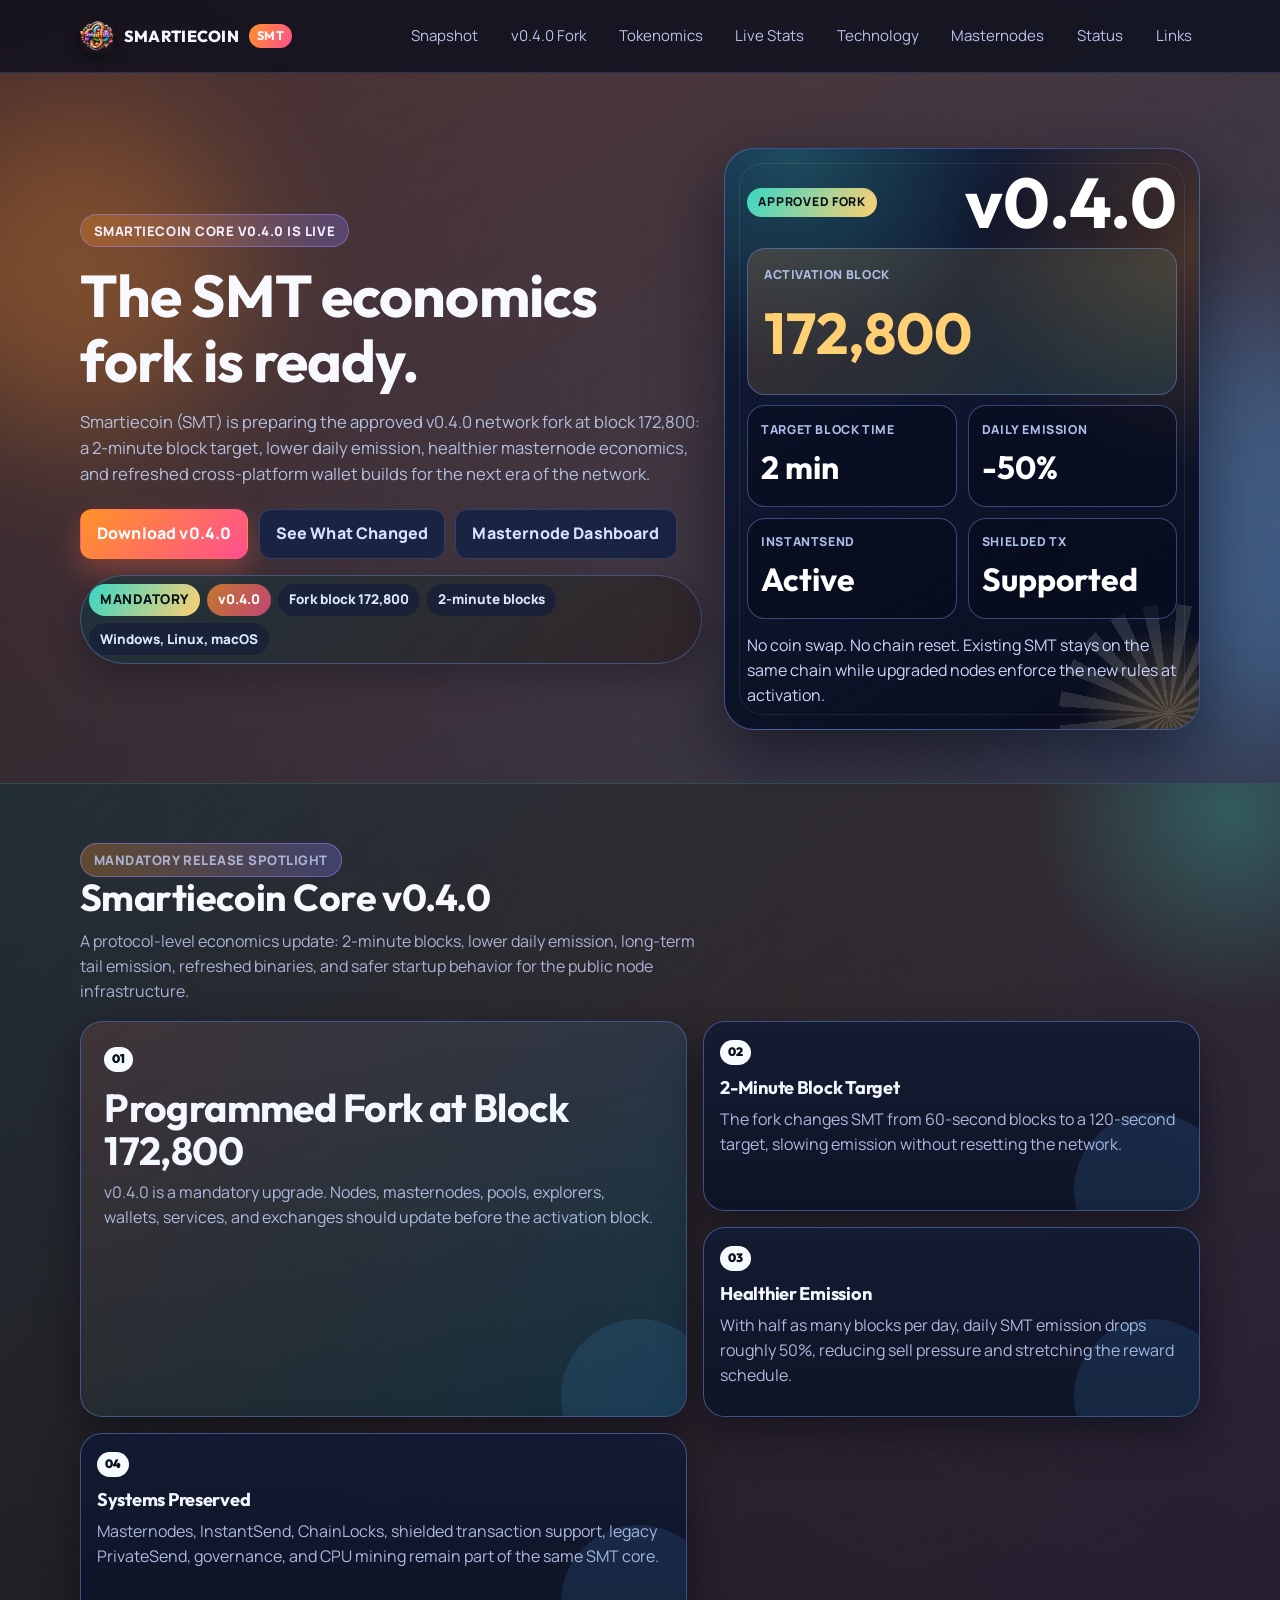
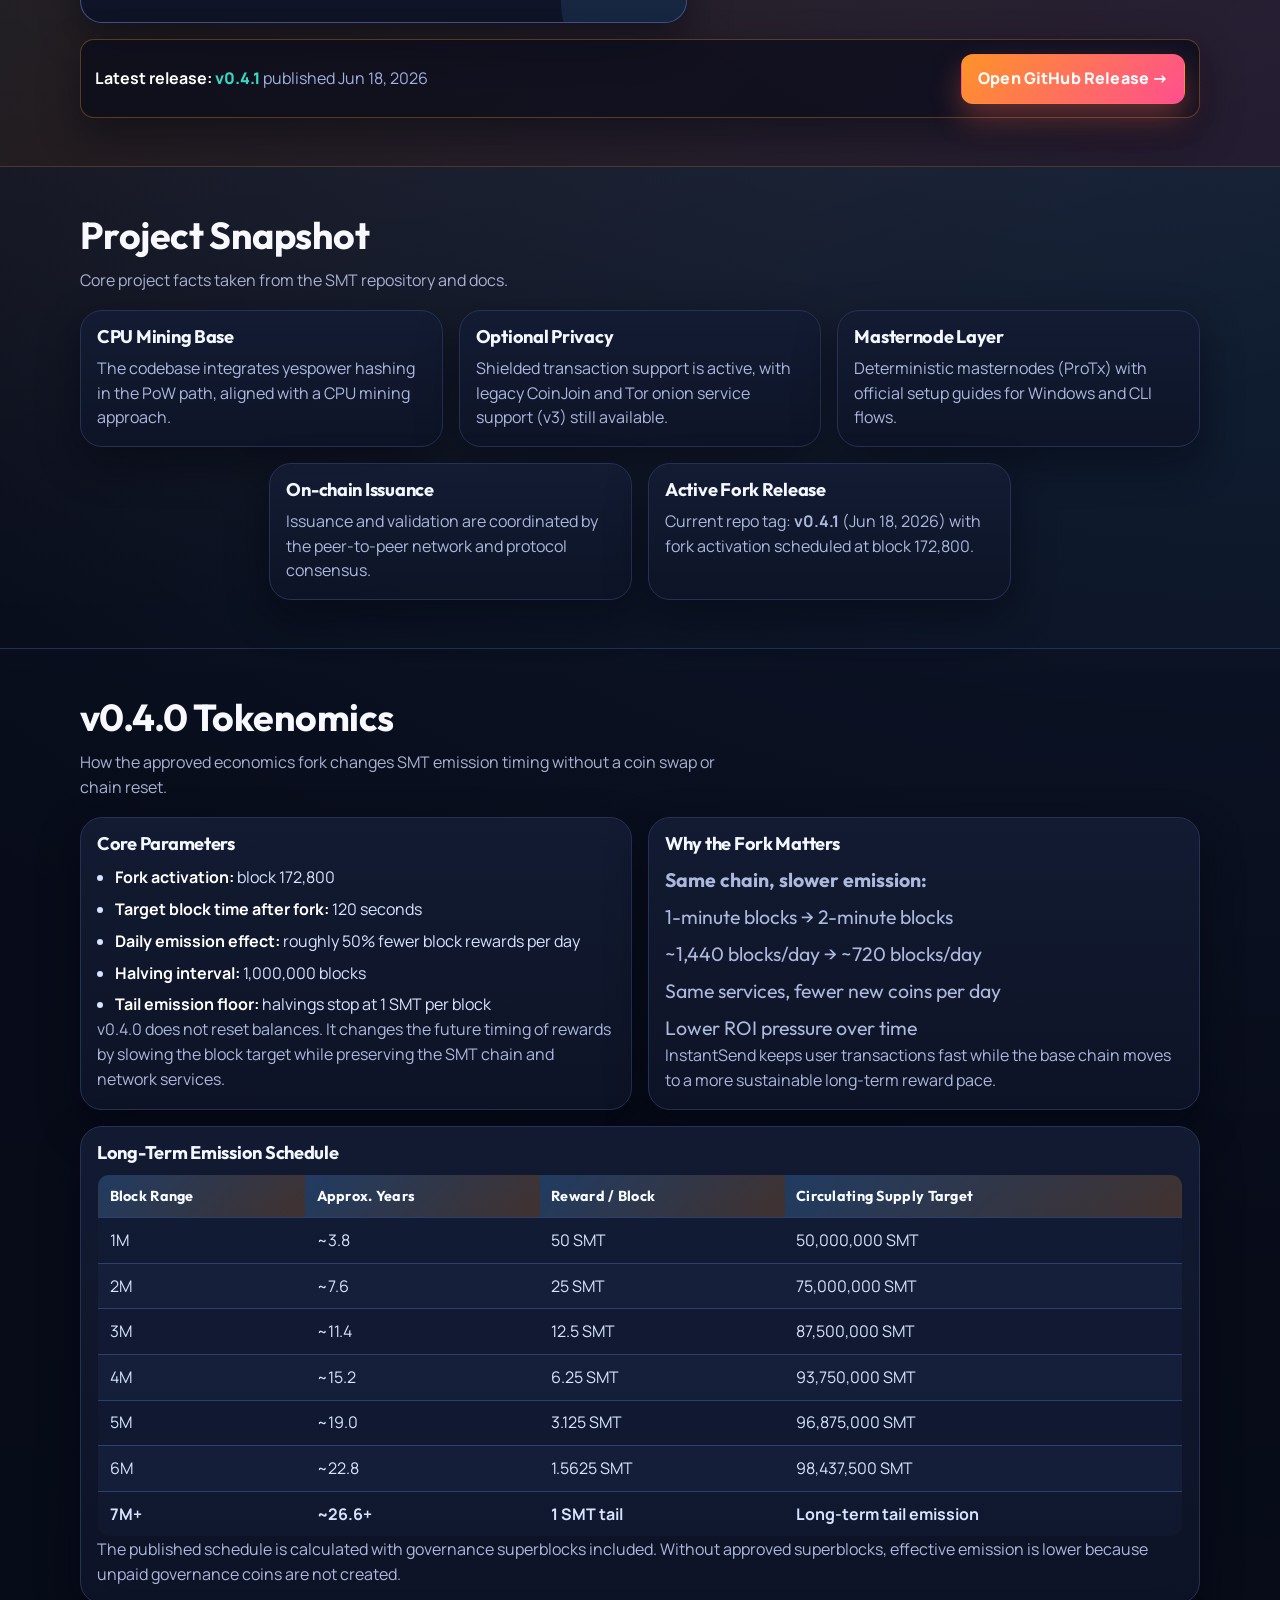
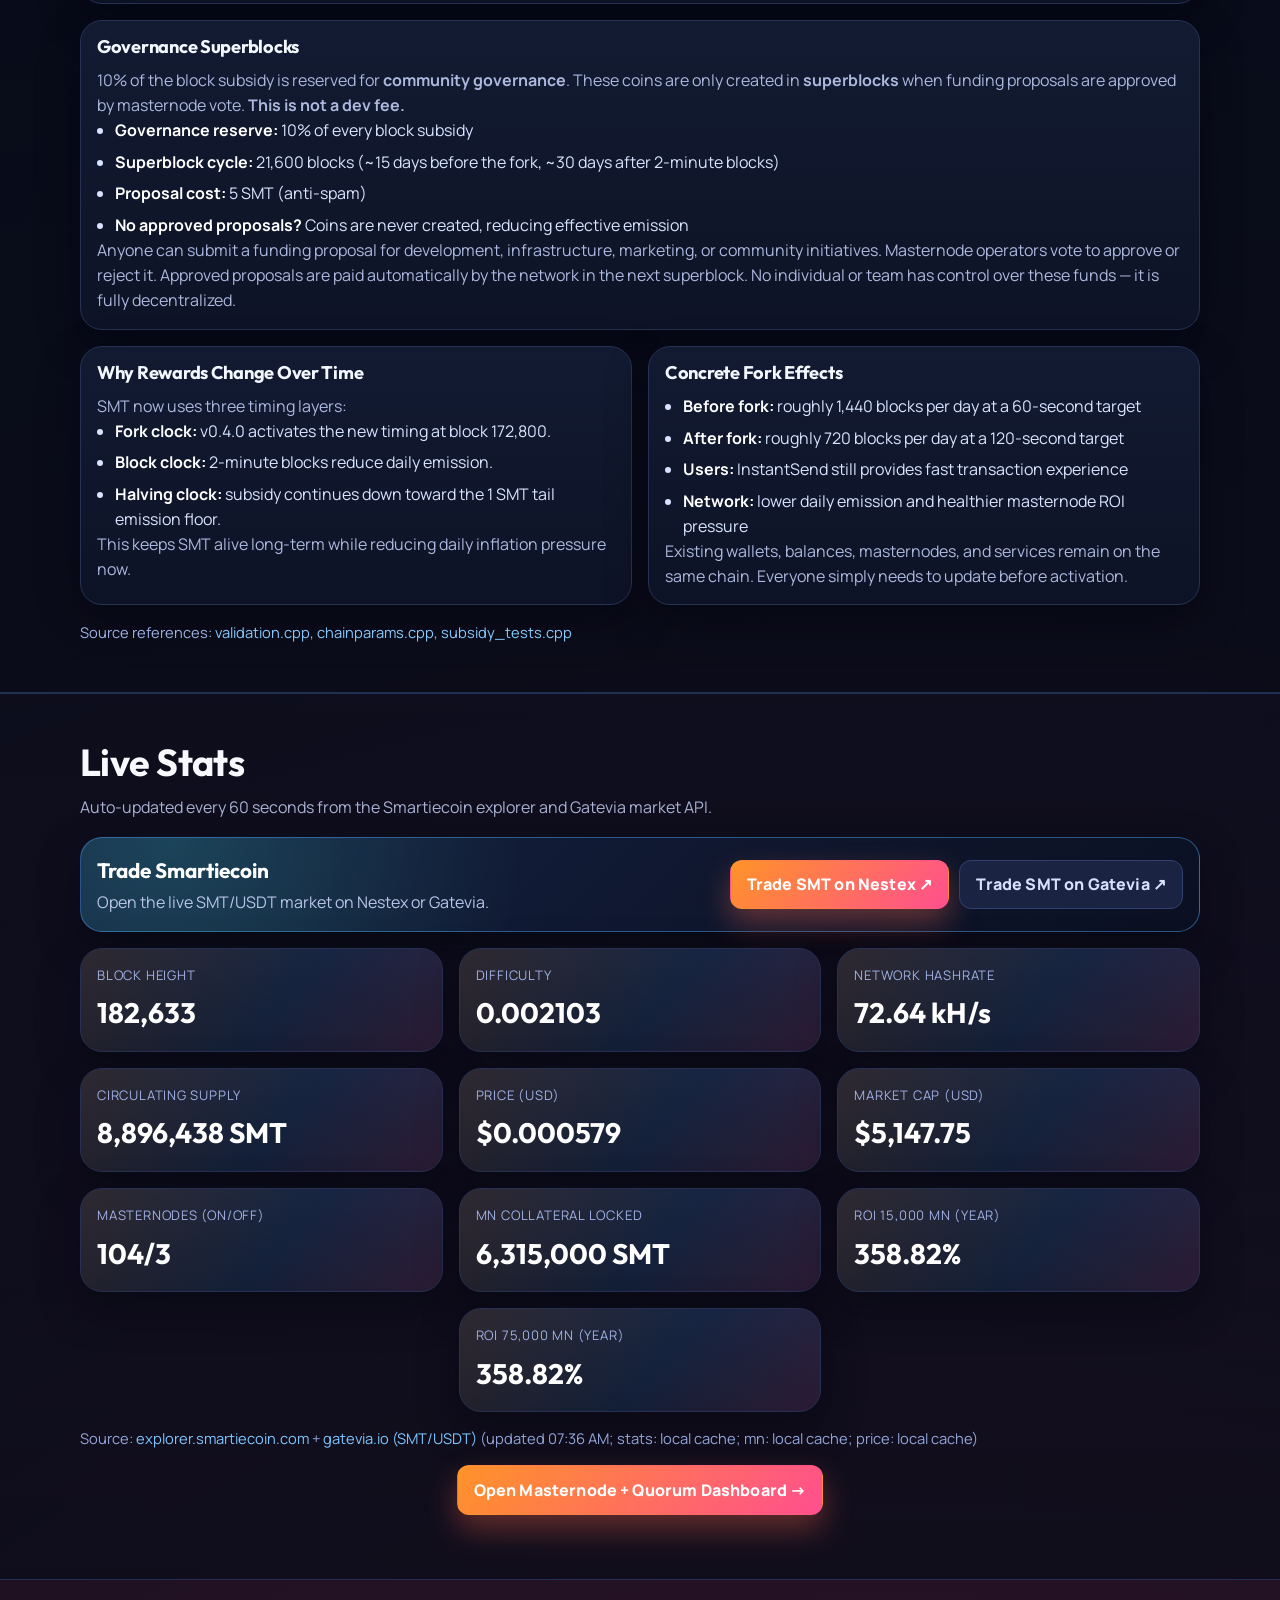
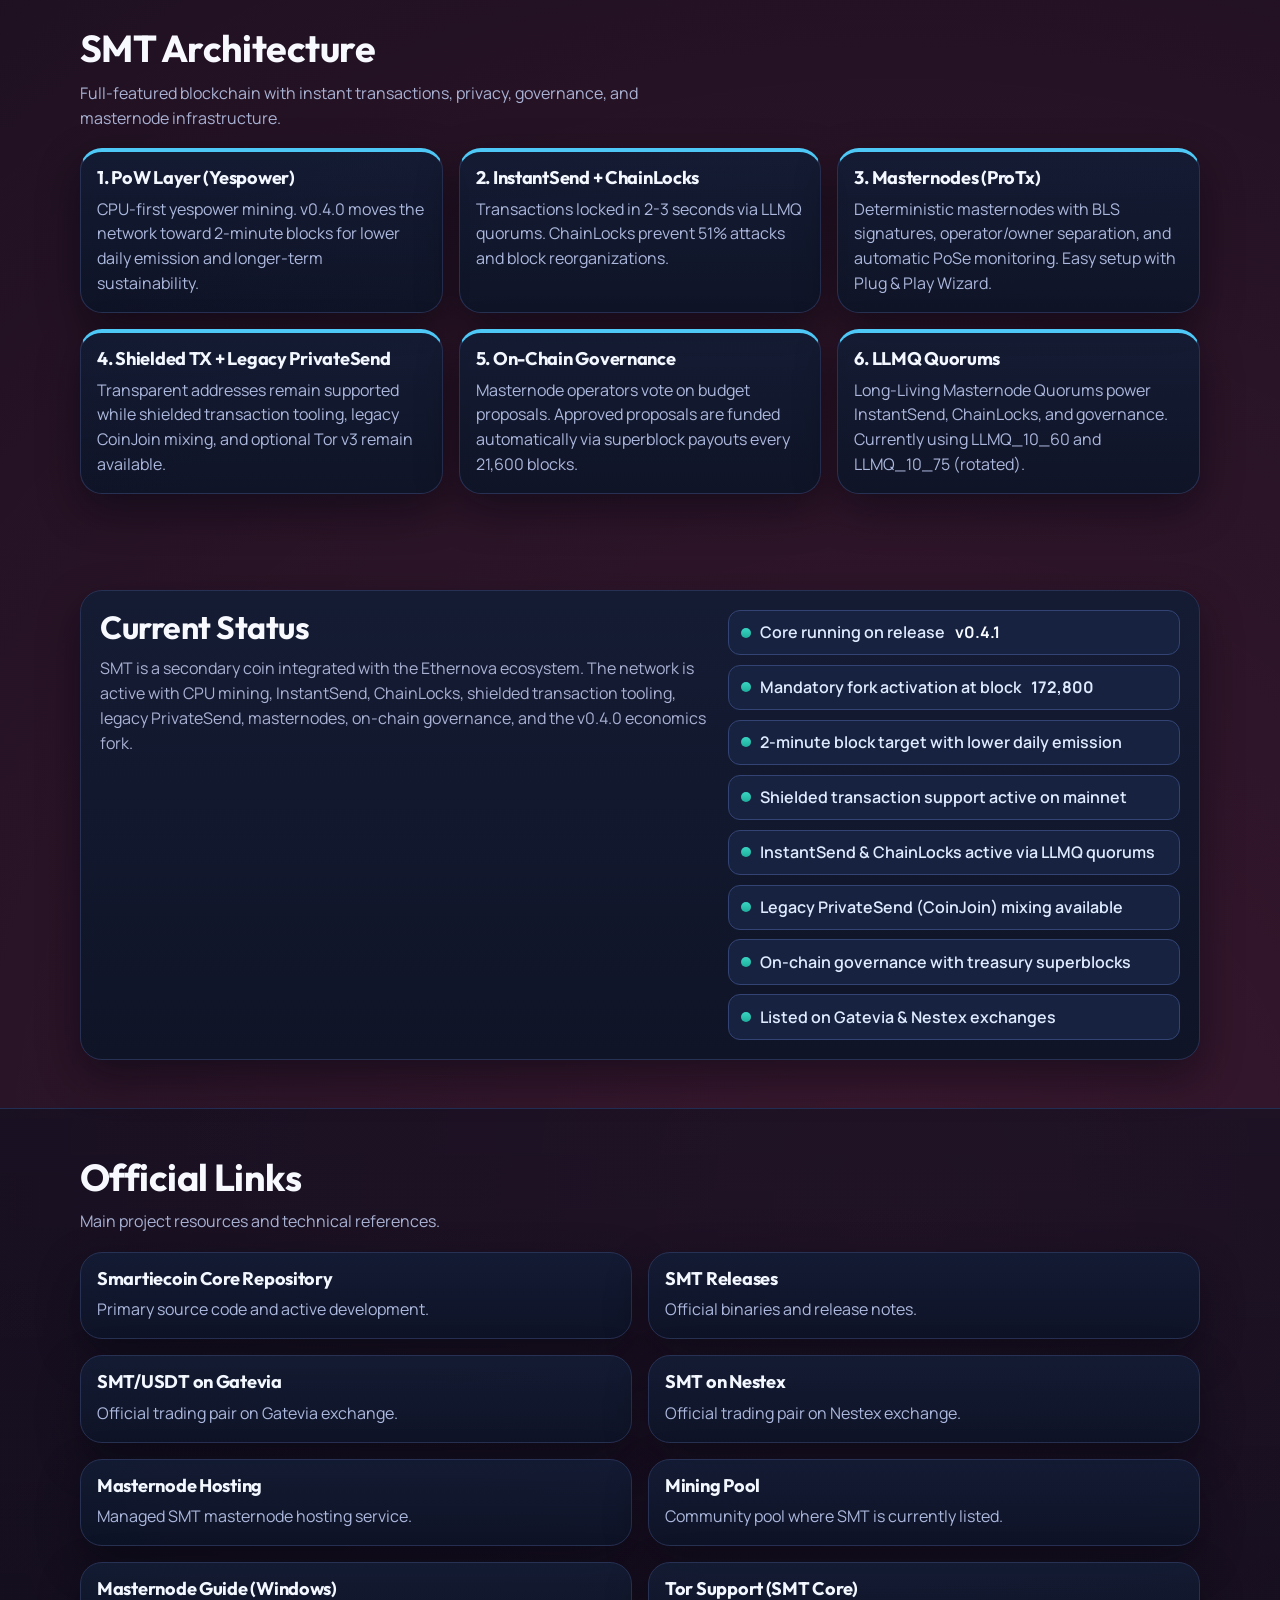
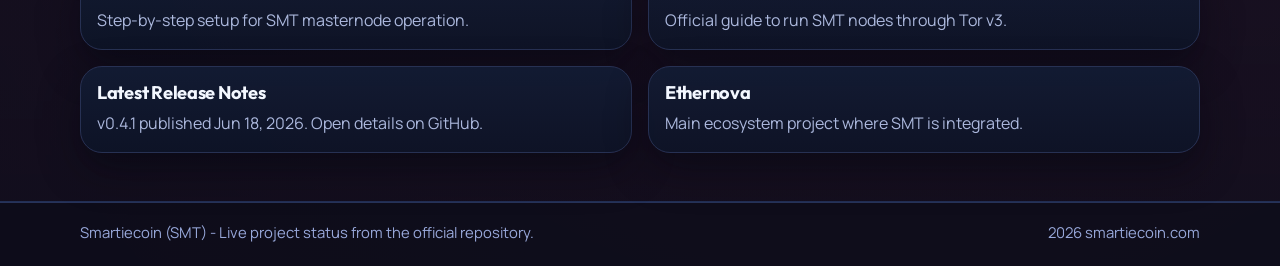
==== index.html @ 5805aff5 "Highlight Nestex exchange on homepage" ====
﻿<!doctype html>
<html lang="en">
<head>
  <meta charset="utf-8">
  <meta name="viewport" content="width=device-width, initial-scale=1">
  <title>Smartiecoin (SMT) | v0.4.0 Economics Fork + Masternodes</title>
  <meta name="description" content="Smartiecoin (SMT) v0.4.0 prepares the mandatory economics fork at block 172,800 with 2-minute blocks, lower daily emission, refreshed wallets, CPU mining, governance, and deterministic masternodes.">
  <meta name="theme-color" content="#0b1020">
  <meta property="og:type" content="website">
  <meta property="og:title" content="Smartiecoin (SMT)">
  <meta property="og:description" content="Smartiecoin Core v0.4.0 is live with the approved economics fork, 2-minute block target, lower daily emission, refreshed wallet builds, and masternode infrastructure.">
  <meta property="og:image" content="assets/logo-horizontal.png">
  <meta property="og:url" content="https://smartiecoin.com/">
  <meta name="twitter:card" content="summary_large_image">
  <link rel="icon" type="image/png" href="assets/logo-horizontal.png">
  <link rel="preconnect" href="https://fonts.googleapis.com">
  <link rel="preconnect" href="https://fonts.gstatic.com" crossorigin>
  <link href="https://fonts.googleapis.com/css2?family=Manrope:wght@400;500;700;800&amp;family=Outfit:wght@500;700;800&amp;display=swap" rel="stylesheet">
  <link rel="stylesheet" href="styles.css">
  <script defer src="app.js"></script>
</head>
<body>
  <a class="skip-link" href="#main">Skip to content</a>

  <div class="bg-noise" aria-hidden="true"></div>
  <div class="bg-shape bg-shape-a" aria-hidden="true"></div>
  <div class="bg-shape bg-shape-b" aria-hidden="true"></div>

  <header class="site-header">
    <div class="container header-row">
      <a class="brand" href="#top">
        <img class="brand-logo" src="assets/logo-horizontal.png" alt="Smarties logo" width="34" height="34">
        <span>SMARTIECOIN</span>
        <strong>SMT</strong>
      </a>

      <button class="menu-toggle" type="button" aria-expanded="false" aria-controls="primary-nav">Menu</button>

      <nav id="primary-nav" class="nav-links" aria-label="Primary">
        <a href="#snapshot">Snapshot</a>
        <a href="#release">v0.4.0 Fork</a>
        <a href="#tokenomics">Tokenomics</a>
        <a href="#live">Live Stats</a>
        <a href="#tech">Technology</a>
        <a href="masternodes.html">Masternodes</a>
        <a href="#status">Status</a>
        <a href="#links">Links</a>
      </nav>
    </div>
  </header>

  <main id="main">
    <section id="top" class="hero">
      <div class="container hero-grid">
        <div class="hero-copy" data-reveal>
          <p class="eyebrow">Smartiecoin Core v0.4.0 is live</p>
          <h1>The SMT economics fork is ready.</h1>
          <p class="lead">
            Smartiecoin (SMT) is preparing the approved v0.4.0 network fork at block 172,800:
            a 2-minute block target, lower daily emission, healthier masternode economics,
            and refreshed cross-platform wallet builds for the next era of the network.
          </p>
          <div class="hero-cta">
            <a class="btn btn-primary" href="https://github.com/SmartiesCoin/Smartiecoin/releases/tag/v0.4.0" target="_blank" rel="noopener">Download v0.4.0</a>
            <a class="btn btn-soft" href="#release">See What Changed</a>
            <a class="btn btn-soft" href="masternodes.html">Masternode Dashboard</a>
          </div>
          <div class="hero-update-strip" data-reveal>
            <span class="update-pill">Mandatory</span>
            <strong>v0.4.0</strong>
            <span>Fork block 172,800</span>
            <span>2-minute blocks</span>
            <span>Windows, Linux, macOS</span>
          </div>
        </div>

        <aside class="fork-panel" data-reveal aria-label="Smartiecoin v0.4.0 fork details">
          <div class="fork-panel-top">
            <span class="fork-kicker">Approved Fork</span>
            <strong>v0.4.0</strong>
          </div>
          <div class="fork-metric fork-metric-main">
            <span>Activation Block</span>
            <strong>172,800</strong>
          </div>
          <div class="fork-metric-grid">
            <div class="fork-metric">
              <span>Target Block Time</span>
              <strong>2 min</strong>
            </div>
            <div class="fork-metric">
              <span>Daily Emission</span>
              <strong>-50%</strong>
            </div>
            <div class="fork-metric">
              <span>InstantSend</span>
              <strong>Active</strong>
            </div>
            <div class="fork-metric">
              <span>Shielded TX</span>
              <strong>Supported</strong>
            </div>
          </div>
          <p>
            No coin swap. No chain reset. Existing SMT stays on the same chain while upgraded nodes enforce the new rules at activation.
          </p>
        </aside>
      </div>
    </section>

    <section id="release" class="section release-section">
      <div class="container">
        <div class="section-head" data-reveal>
          <p class="eyebrow release-eyebrow">Mandatory release spotlight</p>
          <h2>Smartiecoin Core v0.4.0</h2>
          <p>
            A protocol-level economics update: 2-minute blocks, lower daily emission, long-term tail emission,
            refreshed binaries, and safer startup behavior for the public node infrastructure.
          </p>
        </div>

        <div class="release-grid">
          <article class="card release-card release-card-featured" data-reveal>
            <span>01</span>
            <h3>Programmed Fork at Block 172,800</h3>
            <p>v0.4.0 is a mandatory upgrade. Nodes, masternodes, pools, explorers, wallets, services, and exchanges should update before the activation block.</p>
          </article>
          <article class="card release-card" data-reveal>
            <span>02</span>
            <h3>2-Minute Block Target</h3>
            <p>The fork changes SMT from 60-second blocks to a 120-second target, slowing emission without resetting the network.</p>
          </article>
          <article class="card release-card" data-reveal>
            <span>03</span>
            <h3>Healthier Emission</h3>
            <p>With half as many blocks per day, daily SMT emission drops roughly 50%, reducing sell pressure and stretching the reward schedule.</p>
          </article>
          <article class="card release-card" data-reveal>
            <span>04</span>
            <h3>Systems Preserved</h3>
            <p>Masternodes, InstantSend, ChainLocks, shielded transaction support, legacy PrivateSend, governance, and CPU mining remain part of the same SMT core.</p>
          </article>
        </div>

        <div class="release-download-strip" data-reveal>
          <div>
            <strong>Latest release:</strong>
            <span data-release-version>Loading...</span>
            <span class="release-muted">published <span data-release-date>Loading...</span></span>
          </div>
          <a class="btn btn-primary" href="https://github.com/SmartiesCoin/Smartiecoin/releases/tag/v0.4.0" target="_blank" rel="noopener">Open GitHub Release &rarr;</a>
        </div>
      </div>
    </section>

    <section id="snapshot" class="section">
      <div class="container">
        <div class="section-head" data-reveal>
          <h2>Project Snapshot</h2>
          <p>Core project facts taken from the SMT repository and docs.</p>
        </div>

        <div class="cards cards-3 snapshot-grid">
          <article class="card" data-reveal>
            <h3>CPU Mining Base</h3>
            <p>The codebase integrates yespower hashing in the PoW path, aligned with a CPU mining approach.</p>
          </article>
          <article class="card" data-reveal>
            <h3>Optional Privacy</h3>
            <p>Shielded transaction support is active, with legacy CoinJoin and Tor onion service support (v3) still available.</p>
          </article>
          <article class="card" data-reveal>
            <h3>Masternode Layer</h3>
            <p>Deterministic masternodes (ProTx) with official setup guides for Windows and CLI flows.</p>
          </article>
          <article class="card" data-reveal>
            <h3>On-chain Issuance</h3>
            <p>Issuance and validation are coordinated by the peer-to-peer network and protocol consensus.</p>
          </article>
          <article class="card" data-reveal>
            <h3>Active Fork Release</h3>
            <p>Current repo tag: <strong data-release-version>Loading...</strong> (<span data-release-date>Loading...</span>) with fork activation scheduled at block 172,800.</p>
          </article>
        </div>
      </div>
    </section>

    <section id="tokenomics" class="section section-alt">
      <div class="container">
        <div class="section-head" data-reveal>
          <h2>v0.4.0 Tokenomics</h2>
          <p>How the approved economics fork changes SMT emission timing without a coin swap or chain reset.</p>
        </div>

        <div class="tokenomics-grid">
          <article class="card tokenomics-card" data-reveal>
            <h3>Core Parameters</h3>
            <ul class="tokenomics-list">
              <li><strong>Fork activation:</strong> block 172,800</li>
              <li><strong>Target block time after fork:</strong> 120 seconds</li>
              <li><strong>Daily emission effect:</strong> roughly 50% fewer block rewards per day</li>
              <li><strong>Halving interval:</strong> 1,000,000 blocks</li>
              <li><strong>Tail emission floor:</strong> halvings stop at 1 SMT per block</li>
            </ul>
            <p class="tokenomics-note">
              v0.4.0 does not reset balances. It changes the future timing of rewards by slowing the block target while preserving the SMT chain and network services.
            </p>
          </article>

          <article class="card tokenomics-card" data-reveal>
            <h3>Why the Fork Matters</h3>
            <p class="tokenomics-formula"><strong>Same chain, slower emission:</strong></p>
            <p class="tokenomics-formula">1-minute blocks &rarr; 2-minute blocks</p>
            <p class="tokenomics-formula">~1,440 blocks/day &rarr; ~720 blocks/day</p>
            <p class="tokenomics-formula">Same services, fewer new coins per day</p>
            <p class="tokenomics-formula">Lower ROI pressure over time</p>
            <p class="tokenomics-note">
              InstantSend keeps user transactions fast while the base chain moves to a more sustainable long-term reward pace.
            </p>
          </article>
        </div>

        <article class="card tokenomics-card tokenomics-table-card" data-reveal>
          <h3>Long-Term Emission Schedule</h3>
          <div class="tokenomics-table-wrap">
            <table class="tokenomics-table" aria-label="Smartiecoin v0.4.0 long-term emission schedule">
              <thead>
                <tr>
                  <th>Block Range</th>
                  <th>Approx. Years</th>
                  <th>Reward / Block</th>
                  <th>Circulating Supply Target</th>
                </tr>
              </thead>
              <tbody>
                <tr><td>1M</td><td>~3.8</td><td>50 SMT</td><td>50,000,000 SMT</td></tr>
                <tr><td>2M</td><td>~7.6</td><td>25 SMT</td><td>75,000,000 SMT</td></tr>
                <tr><td>3M</td><td>~11.4</td><td>12.5 SMT</td><td>87,500,000 SMT</td></tr>
                <tr><td>4M</td><td>~15.2</td><td>6.25 SMT</td><td>93,750,000 SMT</td></tr>
                <tr><td>5M</td><td>~19.0</td><td>3.125 SMT</td><td>96,875,000 SMT</td></tr>
                <tr><td>6M</td><td>~22.8</td><td>1.5625 SMT</td><td>98,437,500 SMT</td></tr>
                <tr><td style="font-weight:bold">7M+</td><td style="font-weight:bold">~26.6+</td><td style="font-weight:bold">1 SMT tail</td><td style="font-weight:bold">Long-term tail emission</td></tr>
              </tbody>
            </table>
          </div>
          <p class="tokenomics-note">
            The published schedule is calculated with governance superblocks included. Without approved superblocks, effective emission is lower because unpaid governance coins are not created.
          </p>
        </article>

        <article class="card tokenomics-card tokenomics-table-card" data-reveal>
          <h3>Governance Superblocks</h3>
          <p>10% of the block subsidy is reserved for <strong>community governance</strong>. These coins are only created in <strong>superblocks</strong> when funding proposals are approved by masternode vote. <strong>This is not a dev fee.</strong></p>
          <ul class="tokenomics-list">
            <li><strong>Governance reserve:</strong> 10% of every block subsidy</li>
            <li><strong>Superblock cycle:</strong> 21,600 blocks (~15 days before the fork, ~30 days after 2-minute blocks)</li>
            <li><strong>Proposal cost:</strong> 5 SMT (anti-spam)</li>
            <li><strong>No approved proposals?</strong> Coins are never created, reducing effective emission</li>
          </ul>
          <p class="tokenomics-note">
            Anyone can submit a funding proposal for development, infrastructure, marketing, or community initiatives. Masternode operators vote to approve or reject it. Approved proposals are paid automatically by the network in the next superblock. No individual or team has control over these funds — it is fully decentralized.
          </p>
        </article>

        <div class="tokenomics-grid tokenomics-grid-bottom">
          <article class="card tokenomics-card" data-reveal>
            <h3>Why Rewards Change Over Time</h3>
            <p>SMT now uses three timing layers:</p>
            <ul class="tokenomics-list">
              <li><strong>Fork clock:</strong> v0.4.0 activates the new timing at block 172,800.</li>
              <li><strong>Block clock:</strong> 2-minute blocks reduce daily emission.</li>
              <li><strong>Halving clock:</strong> subsidy continues down toward the 1 SMT tail emission floor.</li>
            </ul>
            <p class="tokenomics-note">
              This keeps SMT alive long-term while reducing daily inflation pressure now.
            </p>
          </article>

          <article class="card tokenomics-card" data-reveal>
            <h3>Concrete Fork Effects</h3>
            <ul class="tokenomics-list">
              <li><strong>Before fork:</strong> roughly 1,440 blocks per day at a 60-second target</li>
              <li><strong>After fork:</strong> roughly 720 blocks per day at a 120-second target</li>
              <li><strong>Users:</strong> InstantSend still provides fast transaction experience</li>
              <li><strong>Network:</strong> lower daily emission and healthier masternode ROI pressure</li>
            </ul>
            <p class="tokenomics-note">
              Existing wallets, balances, masternodes, and services remain on the same chain. Everyone simply needs to update before activation.
            </p>
          </article>
        </div>

        <p class="tokenomics-source" data-reveal>
          Source references:
          <a href="https://github.com/SmartiesCoin/Smartiecoin/blob/main/src/validation.cpp" target="_blank" rel="noopener">validation.cpp</a>,
          <a href="https://github.com/SmartiesCoin/Smartiecoin/blob/main/src/chainparams.cpp" target="_blank" rel="noopener">chainparams.cpp</a>,
          <a href="https://github.com/SmartiesCoin/Smartiecoin/blob/main/src/test/subsidy_tests.cpp" target="_blank" rel="noopener">subsidy_tests.cpp</a>
        </p>
      </div>
    </section>

    <section id="live" class="section section-alt">
      <div class="container">
        <div class="section-head" data-reveal>
          <h2>Live Stats</h2>
          <p>Auto-updated every 60 seconds from the Smartiecoin explorer and Gatevia market API.</p>
        </div>

        <div id="exchanges" class="exchange-strip" data-reveal aria-label="Smartiecoin exchanges">
          <div class="exchange-strip-copy">
            <strong>Trade Smartiecoin</strong>
            <span>Open the live SMT/USDT market on Nestex or Gatevia.</span>
          </div>
          <div class="exchange-actions">
            <a class="btn btn-primary" href="https://trade.nestex.one/spot/SMT" target="_blank" rel="noopener">Trade SMT on Nestex &nearr;</a>
            <a class="btn btn-soft" href="https://gatevia.io/exchange/SMT_USDT" target="_blank" rel="noopener">Trade SMT on Gatevia &nearr;</a>
          </div>
        </div>

        <div class="cards cards-3 stats-grid" data-reveal>
          <article class="card stat-card">
            <span>Block Height</span>
            <strong data-stat="blockcount">--</strong>
          </article>
          <article class="card stat-card">
            <span>Difficulty</span>
            <strong data-stat="difficulty">--</strong>
          </article>
          <article class="card stat-card">
            <span>Network Hashrate</span>
            <strong data-stat="hashrate">--</strong>
          </article>
          <article class="card stat-card">
            <span>Circulating Supply</span>
            <strong data-stat="supply">--</strong>
          </article>
          <article class="card stat-card">
            <span>Price (USD)</span>
            <strong data-stat="price">--</strong>
          </article>
          <article class="card stat-card">
            <span>Market Cap (USD)</span>
            <strong data-stat="marketcap">--</strong>
          </article>
          <article class="card stat-card">
            <span>Masternodes (On/Off)</span>
            <strong data-stat="masternodes">--</strong>
          </article>
          <article class="card stat-card">
            <span>MN Collateral Locked</span>
            <strong data-stat="mnlocked">--</strong>
          </article>
          <article class="card stat-card">
            <span>ROI 15,000 MN (year)</span>
            <strong data-stat="roi15k">--</strong>
          </article>
          <article class="card stat-card stat-card-last-center">
            <span>ROI 75,000 MN (year)</span>
            <strong data-stat="roi75k">--</strong>
          </article>
        </div>

        <p class="stats-note" id="stats-status" data-reveal>
          Source: <a href="https://explorer.smartiecoin.com/info" target="_blank" rel="noopener">explorer.smartiecoin.com</a>
          + <a href="https://gatevia.io/exchange/SMT_USDT" target="_blank" rel="noopener">gatevia.io (SMT/USDT)</a>
          <span id="stats-updated">(waiting for first update)</span>
        </p>

        <p style="margin-top: 1rem; text-align: center;" data-reveal>
          <a class="btn btn-primary" href="masternodes.html">Open Masternode + Quorum Dashboard &rarr;</a>
        </p>
      </div>
    </section>

    <section id="tech" class="section">
      <div class="container">
        <div class="section-head" data-reveal>
          <h2>SMT Architecture</h2>
          <p>Full-featured blockchain with instant transactions, privacy, governance, and masternode infrastructure.</p>
        </div>

        <div class="cards cards-3">
          <article class="card feature" data-reveal>
            <h3>1. PoW Layer (Yespower)</h3>
            <p>CPU-first yespower mining. v0.4.0 moves the network toward 2-minute blocks for lower daily emission and longer-term sustainability.</p>
          </article>
          <article class="card feature" data-reveal>
            <h3>2. InstantSend + ChainLocks</h3>
            <p>Transactions locked in 2-3 seconds via LLMQ quorums. ChainLocks prevent 51% attacks and block reorganizations.</p>
          </article>
          <article class="card feature" data-reveal>
            <h3>3. Masternodes (ProTx)</h3>
            <p>Deterministic masternodes with BLS signatures, operator/owner separation, and automatic PoSe monitoring. Easy setup with Plug &amp; Play Wizard.</p>
          </article>
          <article class="card feature" data-reveal>
            <h3>4. Shielded TX + Legacy PrivateSend</h3>
            <p>Transparent addresses remain supported while shielded transaction tooling, legacy CoinJoin mixing, and optional Tor v3 remain available.</p>
          </article>
          <article class="card feature" data-reveal>
            <h3>5. On-Chain Governance</h3>
            <p>Masternode operators vote on budget proposals. Approved proposals are funded automatically via superblock payouts every 21,600 blocks.</p>
          </article>
          <article class="card feature" data-reveal>
            <h3>6. LLMQ Quorums</h3>
            <p>Long-Living Masternode Quorums power InstantSend, ChainLocks, and governance. Currently using LLMQ_10_60 and LLMQ_10_75 (rotated).</p>
          </article>
        </div>
      </div>
    </section>

    <section id="status" class="section">
      <div class="container status-wrap" data-reveal>
        <div>
          <h2>Current Status</h2>
          <p>
            SMT is a secondary coin integrated with the Ethernova ecosystem. The network is active with
            CPU mining, InstantSend, ChainLocks, shielded transaction tooling, legacy PrivateSend, masternodes,
            on-chain governance, and the v0.4.0 economics fork.
          </p>
        </div>
        <ul class="status-list">
          <li><span class="status-dot"></span> Core running on release <strong class="release-inline" data-release-version>Loading...</strong></li>
          <li><span class="status-dot"></span> Mandatory fork activation at block <strong>172,800</strong></li>
          <li><span class="status-dot"></span> 2-minute block target with lower daily emission</li>
          <li><span class="status-dot"></span> Shielded transaction support active on mainnet</li>
          <li><span class="status-dot"></span> InstantSend &amp; ChainLocks active via LLMQ quorums</li>
          <li><span class="status-dot"></span> Legacy PrivateSend (CoinJoin) mixing available</li>
          <li><span class="status-dot"></span> On-chain governance with treasury superblocks</li>
          <li><span class="status-dot"></span> Listed on Gatevia &amp; Nestex exchanges</li>
        </ul>
      </div>
    </section>

    <section id="links" class="section section-alt">
      <div class="container">
        <div class="section-head" data-reveal>
          <h2>Official Links</h2>
          <p>Main project resources and technical references.</p>
        </div>

        <div class="cards cards-2">
          <a class="card link-card" data-reveal href="https://github.com/SmartiesCoin/Smartiecoin" target="_blank" rel="noopener">
            <h3>Smartiecoin Core Repository</h3>
            <p>Primary source code and active development.</p>
          </a>
          <a class="card link-card" data-reveal href="https://github.com/SmartiesCoin/Smartiecoin/releases" target="_blank" rel="noopener">
            <h3>SMT Releases</h3>
            <p>Official binaries and release notes.</p>
          </a>
          <a class="card link-card" data-reveal href="https://gatevia.io/exchange/SMT_USDT" target="_blank" rel="noopener">
            <h3>SMT/USDT on Gatevia</h3>
            <p>Official trading pair on Gatevia exchange.</p>
          </a>
          <a class="card link-card" data-reveal href="https://trade.nestex.one/spot/SMT" target="_blank" rel="noopener">
            <h3>SMT on Nestex</h3>
            <p>Official trading pair on Nestex exchange.</p>
          </a>
          <a class="card link-card" data-reveal href="https://nodes24.online/supported-coins/SMT" target="_blank" rel="noopener">
            <h3>Masternode Hosting</h3>
            <p>Managed SMT masternode hosting service.</p>
          </a>
          <a class="card link-card" data-reveal href="http://lucky-pool.co.uk/" target="_blank" rel="noopener">
            <h3>Mining Pool</h3>
            <p>Community pool where SMT is currently listed.</p>
          </a>
          <a class="card link-card" data-reveal href="https://github.com/SmartiesCoin/Smartiecoin/blob/main/doc/masternode-setup-smt-windows.md" target="_blank" rel="noopener">
            <h3>Masternode Guide (Windows)</h3>
            <p>Step-by-step setup for SMT masternode operation.</p>
          </a>
          <a class="card link-card" data-reveal href="https://github.com/SmartiesCoin/Smartiecoin/blob/main/doc/tor.md" target="_blank" rel="noopener">
            <h3>Tor Support (SMT Core)</h3>
            <p>Official guide to run SMT nodes through Tor v3.</p>
          </a>
          <a class="card link-card" id="latest-release-link" data-reveal href="https://github.com/SmartiesCoin/Smartiecoin/releases/latest" target="_blank" rel="noopener">
            <h3>Latest Release Notes</h3>
            <p id="latest-release-link-text">Open the latest Smartiecoin release on GitHub.</p>
          </a>
          <a class="card link-card" data-reveal href="https://ethnova.net/" target="_blank" rel="noopener">
            <h3>Ethernova</h3>
            <p>Main ecosystem project where SMT is integrated.</p>
          </a>
        </div>
      </div>
    </section>
  </main>

  <footer class="site-footer">
    <div class="container footer-row">
      <p>Smartiecoin (SMT) - Live project status from the official repository.</p>
      <p><span id="year"></span> smartiecoin.com</p>
    </div>
  </footer>
</body>
</html>
---- styles.css ----
﻿:root {
  --bg: #070a16;
  --bg-soft: #0f1426;
  --bg-alt: #131a31;
  --ink: #f7f9ff;
  --ink-soft: #aab2d4;
  --line: #273153;
  --orange: #ff9328;
  --orange-deep: #ff6e32;
  --mint: #39d6c3;
  --berry: #ff4f8f;
  --sky: #51a8ff;
  --violet: #7f7bff;
  --radius-lg: 22px;
  --radius-md: 14px;
  --shadow: 0 16px 42px rgba(2, 5, 14, 0.45);
  --container: 1120px;
}

* {
  box-sizing: border-box;
}

html {
  scroll-behavior: smooth;
}

body {
  margin: 0;
  font-family: "Manrope", sans-serif;
  color: var(--ink);
  background:
    radial-gradient(circle at 8% -12%, rgba(255, 112, 51, 0.34) 0%, rgba(255, 112, 51, 0) 40%),
    radial-gradient(circle at 100% 10%, rgba(81, 168, 255, 0.28) 0%, rgba(81, 168, 255, 0) 36%),
    radial-gradient(circle at 70% 90%, rgba(255, 79, 143, 0.2) 0%, rgba(255, 79, 143, 0) 48%),
    var(--bg);
  line-height: 1.55;
}

img {
  max-width: 100%;
  display: block;
}

a {
  color: inherit;
  text-decoration: none;
}

.skip-link {
  position: absolute;
  left: -9999px;
  top: 0;
}

.skip-link:focus {
  left: 12px;
  top: 12px;
  z-index: 100;
  background: #ffffff;
  color: #0d1020;
  padding: 8px 10px;
  border-radius: 8px;
}

.container {
  width: min(var(--container), calc(100% - 2rem));
  margin-inline: auto;
}

.bg-noise {
  position: fixed;
  inset: 0;
  z-index: -3;
  opacity: 0.06;
  background-image: radial-gradient(#d7ddff 0.65px, transparent 0.65px);
  background-size: 8px 8px;
  pointer-events: none;
}

.bg-shape {
  position: fixed;
  z-index: -2;
  filter: blur(68px);
  opacity: 0.3;
  pointer-events: none;
  animation: drift 16s ease-in-out infinite alternate;
}

.bg-shape-a {
  width: 330px;
  height: 330px;
  top: 12%;
  left: -90px;
  border-radius: 999px;
  background: var(--orange);
}

.bg-shape-b {
  width: 420px;
  height: 420px;
  right: -130px;
  top: 35%;
  border-radius: 999px;
  background: var(--sky);
  animation-delay: 2s;
}

@keyframes drift {
  from {
    transform: translateY(-8px) translateX(-9px);
  }
  to {
    transform: translateY(20px) translateX(14px);
  }
}

.site-header {
  position: sticky;
  top: 0;
  z-index: 50;
  border-bottom: 1px solid rgba(50, 64, 104, 0.7);
  backdrop-filter: blur(10px);
  background: rgba(8, 12, 27, 0.76);
}

.header-row {
  min-height: 72px;
  display: flex;
  align-items: center;
  justify-content: space-between;
  gap: 1rem;
}

.brand {
  display: inline-flex;
  align-items: center;
  gap: 0.6rem;
  font-family: "Outfit", sans-serif;
  font-weight: 800;
  letter-spacing: 0.02em;
}

.brand-logo {
  border-radius: 10px;
  box-shadow: 0 4px 14px rgba(0, 0, 0, 0.45);
}

.brand span {
  color: #f4f7ff;
}

.brand strong {
  color: #fff;
  background: linear-gradient(120deg, var(--orange) 0%, var(--berry) 100%);
  border-radius: 999px;
  padding: 0.16rem 0.52rem;
  font-size: 0.78rem;
}

.nav-links {
  display: inline-flex;
  gap: 1rem;
  align-items: center;
}

.nav-links a {
  font-size: 0.94rem;
  color: #b8c2e9;
  padding: 0.38rem 0.52rem;
  border-radius: 8px;
  transition: color 0.2s ease, background 0.2s ease;
}

.nav-links a:hover,
.nav-links a:focus-visible {
  color: #fff;
  background: rgba(114, 132, 199, 0.2);
}

.menu-toggle {
  display: none;
  border: 1px solid #3a4670;
  background: #171f39;
  color: var(--ink);
  border-radius: 10px;
  font: inherit;
  font-weight: 700;
  padding: 0.42rem 0.74rem;
}

.hero {
  padding: 4.7rem 0 3.3rem;
}

.hero-grid {
  display: grid;
  grid-template-columns: minmax(0, 1.02fr) minmax(340px, 0.78fr);
  gap: 1.4rem;
  align-items: center;
}

.eyebrow {
  display: inline-block;
  margin: 0;
  background: linear-gradient(90deg, rgba(255, 147, 40, 0.28) 0%, rgba(127, 123, 255, 0.28) 100%);
  border: 1px solid rgba(154, 129, 255, 0.5);
  border-radius: 999px;
  padding: 0.35rem 0.8rem;
  font-size: 0.82rem;
  font-weight: 800;
  letter-spacing: 0.04em;
  text-transform: uppercase;
  color: #f4eeff;
}

h1,
h2,
h3 {
  margin: 0;
  font-family: "Outfit", sans-serif;
  line-height: 1.1;
  letter-spacing: -0.015em;
}

h1 {
  margin-top: 1rem;
  font-size: clamp(2rem, 4.6vw, 3.75rem);
  text-wrap: balance;
}

.hero .lead {
  margin: 1rem 0 1.4rem;
  max-width: 64ch;
  color: #b4bfdf;
  font-size: 1.04rem;
}

.hero-cta {
  display: flex;
  flex-wrap: wrap;
  gap: 0.64rem;
}

.hero-update-strip {
  width: fit-content;
  max-width: 100%;
  margin-top: 1rem;
  display: flex;
  flex-wrap: wrap;
  align-items: center;
  gap: 0.45rem;
  padding: 0.52rem;
  border: 1px solid rgba(90, 114, 188, 0.58);
  border-radius: 999px;
  background:
    linear-gradient(135deg, rgba(57, 214, 195, 0.14), rgba(255, 147, 40, 0.09)),
    rgba(8, 12, 27, 0.58);
  box-shadow: 0 14px 32px rgba(4, 7, 18, 0.28);
}

.hero-update-strip span,
.hero-update-strip strong {
  display: inline-flex;
  align-items: center;
  min-height: 2rem;
  padding: 0.24rem 0.68rem;
  border-radius: 999px;
  color: #dbe7ff;
  background: rgba(21, 30, 58, 0.72);
  font-size: 0.84rem;
  font-weight: 800;
}

.hero-update-strip strong {
  color: #ffffff;
  background: linear-gradient(120deg, rgba(255, 147, 40, 0.72), rgba(255, 79, 143, 0.72));
}

.hero-update-strip .update-pill {
  color: #07101c;
  background: linear-gradient(120deg, #39d6c3, #ffcf73);
  letter-spacing: 0.04em;
  text-transform: uppercase;
}

.fork-panel {
  position: relative;
  overflow: hidden;
  border-radius: 30px;
  padding: clamp(1rem, 2.5vw, 1.35rem);
  border: 1px solid rgba(92, 119, 207, 0.62);
  background:
    radial-gradient(circle at 14% 0%, rgba(57, 214, 195, 0.26), transparent 31%),
    radial-gradient(circle at 100% 16%, rgba(255, 147, 40, 0.24), transparent 34%),
    linear-gradient(150deg, rgba(18, 28, 59, 0.96), rgba(7, 11, 26, 0.96));
  box-shadow: 0 24px 70px rgba(2, 6, 18, 0.56);
}

.fork-panel::before {
  content: "";
  position: absolute;
  inset: 14px;
  border: 1px solid rgba(255, 255, 255, 0.08);
  border-radius: 24px;
  pointer-events: none;
}

.fork-panel::after {
  content: "";
  position: absolute;
  width: 220px;
  height: 220px;
  right: -80px;
  bottom: -95px;
  border-radius: 50%;
  background:
    radial-gradient(circle, rgba(255, 207, 115, 0.28), transparent 58%),
    repeating-conic-gradient(from 22deg, rgba(255, 255, 255, 0.14) 0 8deg, transparent 8deg 18deg);
  opacity: 0.9;
  animation: forkSpin 22s linear infinite;
}

@keyframes forkSpin {
  to {
    transform: rotate(360deg);
  }
}

.fork-panel-top,
.fork-metric,
.fork-panel p {
  position: relative;
  z-index: 1;
}

.fork-panel-top {
  display: flex;
  justify-content: space-between;
  gap: 1rem;
  align-items: center;
  margin-bottom: 0.85rem;
}

.fork-kicker {
  display: inline-flex;
  border-radius: 999px;
  padding: 0.34rem 0.72rem;
  color: #07101c;
  background: linear-gradient(120deg, #39d6c3, #ffcf73);
  font-weight: 900;
  font-size: 0.76rem;
  letter-spacing: 0.06em;
  text-transform: uppercase;
}

.fork-panel-top strong {
  font-family: "Outfit", sans-serif;
  font-size: clamp(2rem, 5.6vw, 4.4rem);
  line-height: 0.9;
  color: #ffffff;
  text-shadow: 0 10px 30px rgba(0, 0, 0, 0.34);
}

.fork-metric-grid {
  position: relative;
  z-index: 1;
  display: grid;
  grid-template-columns: repeat(2, minmax(0, 1fr));
  gap: 0.68rem;
  margin-top: 0.68rem;
}

.fork-metric {
  padding: 0.82rem;
  border: 1px solid rgba(114, 139, 222, 0.46);
  border-radius: 18px;
  background: rgba(5, 10, 25, 0.52);
}

.fork-metric-main {
  padding: 1rem;
  background: linear-gradient(135deg, rgba(255, 147, 40, 0.18), rgba(57, 214, 195, 0.12));
}

.fork-metric span {
  display: block;
  color: #aebde8;
  font-size: 0.77rem;
  font-weight: 800;
  letter-spacing: 0.05em;
  text-transform: uppercase;
}

.fork-metric strong {
  display: block;
  margin-top: 0.28rem;
  font-family: "Outfit", sans-serif;
  color: #ffffff;
  font-size: clamp(1.28rem, 3vw, 2rem);
}

.fork-metric-main strong {
  font-size: clamp(2rem, 5vw, 3.6rem);
  color: #ffcf73;
}

.fork-panel p {
  margin: 0.88rem 0 0;
  color: #c9d6fa;
}

.btn {
  display: inline-flex;
  align-items: center;
  justify-content: center;
  border-radius: 12px;
  font-weight: 800;
  letter-spacing: 0.01em;
  padding: 0.72rem 1rem;
  border: 1px solid transparent;
  transition: transform 0.18s ease, box-shadow 0.18s ease, background 0.18s ease;
}

.btn:hover,
.btn:focus-visible {
  transform: translateY(-1px);
}

.btn-primary {
  background: linear-gradient(132deg, var(--orange) 0%, var(--berry) 100%);
  color: #fff;
  box-shadow: 0 14px 30px rgba(255, 102, 74, 0.35);
}

.btn-soft {
  background: #1a2342;
  color: #d8e0ff;
  border-color: #32406d;
}

.hero-card,
.card,
.status-wrap {
  border-radius: var(--radius-lg);
  background: linear-gradient(180deg, rgba(19, 28, 52, 0.95) 0%, rgba(14, 20, 39, 0.95) 100%);
  border: 1px solid var(--line);
  box-shadow: var(--shadow);
}

.section {
  padding: 3rem 0;
}

.section-alt {
  background: linear-gradient(180deg, rgba(10, 15, 31, 0.5) 0%, rgba(8, 12, 25, 0.65) 100%);
  border-top: 1px solid #222f55;
  border-bottom: 1px solid #222f55;
}

.release-section {
  position: relative;
  overflow: hidden;
  border-top: 1px solid rgba(57, 214, 195, 0.22);
  border-bottom: 1px solid rgba(255, 147, 40, 0.2);
  background:
    linear-gradient(135deg, rgba(57, 214, 195, 0.1) 0%, rgba(255, 147, 40, 0.08) 45%, rgba(255, 79, 143, 0.09) 100%),
    rgba(8, 12, 25, 0.48);
}

.release-section::before {
  content: "";
  position: absolute;
  width: 440px;
  height: 440px;
  right: -170px;
  top: -190px;
  border-radius: 50%;
  background: radial-gradient(circle, rgba(57, 214, 195, 0.28), transparent 63%);
  pointer-events: none;
}

.release-eyebrow {
  margin-bottom: 0.85rem;
}

.section-head {
  margin-bottom: 1.1rem;
}

.section-head h2 {
  font-size: clamp(1.6rem, 3.1vw, 2.35rem);
}

.section-head p {
  margin: 0.7rem 0 0;
  color: var(--ink-soft);
  max-width: 64ch;
}

.cards {
  display: grid;
  gap: 1rem;
}

.cards-3 {
  grid-template-columns: repeat(3, minmax(0, 1fr));
}

.cards-2 {
  grid-template-columns: repeat(2, minmax(0, 1fr));
}

.snapshot-grid {
  display: flex;
  flex-wrap: wrap;
  justify-content: center;
  gap: 1rem;
}

.snapshot-grid > .card {
  flex: 0 1 calc((100% - 2rem) / 3);
}

.card {
  padding: 1rem;
}

.card h3 {
  font-size: 1.14rem;
  margin-bottom: 0.54rem;
  color: #f3f7ff;
}

.card p {
  margin: 0;
  color: #acb8dd;
}

.release-grid {
  display: grid;
  grid-template-columns: 1.1fr 0.9fr;
  gap: 1rem;
}

.release-card {
  position: relative;
  overflow: hidden;
  min-height: 190px;
  border-color: rgba(76, 99, 165, 0.78);
}

.release-card::after {
  content: "";
  position: absolute;
  inset: auto -30px -58px auto;
  width: 155px;
  height: 155px;
  border-radius: 50%;
  background: rgba(81, 168, 255, 0.12);
}

.release-card span {
  display: inline-flex;
  color: #07101c;
  background: #f5fbff;
  border-radius: 999px;
  padding: 0.18rem 0.5rem;
  font-family: "Outfit", sans-serif;
  font-size: 0.76rem;
  font-weight: 900;
}

.release-card h3 {
  margin-top: 0.85rem;
}

.release-card-featured {
  grid-row: span 2;
  padding: clamp(1rem, 3vw, 1.45rem);
  background:
    linear-gradient(145deg, rgba(255, 147, 40, 0.18), rgba(57, 214, 195, 0.14)),
    linear-gradient(180deg, rgba(22, 32, 62, 0.98) 0%, rgba(12, 19, 39, 0.98) 100%);
}

.release-card-featured h3 {
  font-size: clamp(1.7rem, 3.4vw, 2.45rem);
}

.release-download-strip {
  margin-top: 1rem;
  display: flex;
  justify-content: space-between;
  gap: 1rem;
  align-items: center;
  padding: 0.85rem;
  border: 1px solid rgba(255, 147, 40, 0.32);
  border-radius: var(--radius-md);
  background: rgba(8, 12, 27, 0.66);
  box-shadow: var(--shadow);
}

.release-download-strip strong {
  color: #ffffff;
}

.release-download-strip [data-release-version] {
  color: #39d6c3;
  font-weight: 900;
}

.release-muted {
  color: #9fb0e3;
}

.exchange-strip {
  margin-bottom: 1rem;
  display: flex;
  justify-content: space-between;
  align-items: center;
  gap: 1rem;
  padding: 1rem;
  border: 1px solid rgba(81, 168, 255, 0.45);
  border-radius: var(--radius-lg);
  background:
    radial-gradient(circle at 8% 0%, rgba(57, 214, 195, 0.2), transparent 34%),
    linear-gradient(135deg, rgba(22, 34, 67, 0.96), rgba(11, 17, 35, 0.96));
  box-shadow: var(--shadow);
}

.exchange-strip-copy {
  display: grid;
  gap: 0.24rem;
}

.exchange-strip-copy strong {
  font-family: "Outfit", sans-serif;
  font-size: 1.3rem;
  color: #ffffff;
}

.exchange-strip-copy span {
  color: #b8c5e9;
}

.exchange-actions {
  display: flex;
  flex-wrap: wrap;
  justify-content: flex-end;
  gap: 0.64rem;
}

.exchange-actions .btn {
  white-space: nowrap;
}

.card.feature {
  border-top: 4px solid #4ec9f7;
}

.stats-grid .stat-card {
  position: relative;
  overflow: hidden;
}

.stats-grid .stat-card::before {
  content: "";
  position: absolute;
  inset: 0;
  background: linear-gradient(130deg, rgba(255, 147, 40, 0.12) 0%, rgba(81, 168, 255, 0.08) 55%, rgba(255, 79, 143, 0.12) 100%);
  pointer-events: none;
}

.stats-grid .stat-card-last-center {
  grid-column: 2 / 3;
}

.stat-card span {
  position: relative;
  z-index: 1;
  display: block;
  color: #9fb0e3;
  font-size: 0.82rem;
  text-transform: uppercase;
  letter-spacing: 0.06em;
}

.stat-card strong {
  position: relative;
  z-index: 1;
  margin-top: 0.38rem;
  display: block;
  font-family: "Outfit", sans-serif;
  font-size: clamp(1.25rem, 2.2vw, 1.82rem);
  color: #ffffff;
}

.stats-note {
  margin: 0.9rem 0 0;
  color: #93a6db;
  font-size: 0.92rem;
}

.stats-note a {
  color: #7ec6ff;
}

.stats-note.is-error {
  color: #ff9fb0;
}

.tokenomics-grid {
  display: grid;
  grid-template-columns: repeat(2, minmax(0, 1fr));
  gap: 1rem;
}

.tokenomics-grid-bottom {
  margin-top: 1rem;
}

.tokenomics-card h3 {
  margin-bottom: 0.7rem;
}

.tokenomics-list {
  margin: 0;
  padding-left: 1.1rem;
  color: #d8e4ff;
}

.tokenomics-list li + li {
  margin-top: 0.44rem;
}

.tokenomics-list strong {
  color: #ffffff;
}

.tokenomics-formula {
  margin: 0;
  font-family: "Outfit", sans-serif;
  font-size: clamp(1rem, 2vw, 1.22rem);
  color: #f7fbff;
}

.tokenomics-formula + .tokenomics-formula {
  margin-top: 0.42rem;
}

.tokenomics-note {
  margin: 0.72rem 0 0;
  color: #a7b8e6;
}

.tokenomics-table-card {
  margin-top: 1rem;
}

.tokenomics-table-wrap {
  margin-top: 0.6rem;
  overflow-x: auto;
}

.tokenomics-table {
  width: 100%;
  min-width: 640px;
  border-collapse: collapse;
  border-radius: 12px;
  overflow: hidden;
  border: 1px solid #324471;
}

.tokenomics-table th,
.tokenomics-table td {
  text-align: left;
  padding: 0.62rem 0.72rem;
}

.tokenomics-table thead th {
  background: linear-gradient(135deg, rgba(81, 168, 255, 0.24) 0%, rgba(255, 147, 40, 0.2) 100%);
  color: #f7fbff;
  font-family: "Outfit", sans-serif;
  font-size: 0.9rem;
  letter-spacing: 0.02em;
}

.tokenomics-table tbody tr {
  border-top: 1px solid #2d3f6e;
}

.tokenomics-table tbody tr:nth-child(even) {
  background: rgba(28, 40, 74, 0.45);
}

.tokenomics-table tbody tr:nth-child(odd) {
  background: rgba(19, 29, 56, 0.45);
}

.tokenomics-table td {
  color: #d8e4ff;
}

.tokenomics-source {
  margin: 1rem 0 0;
  color: #9eb1e5;
  font-size: 0.92rem;
}

.tokenomics-source a {
  color: #86cbff;
}

.status-wrap {
  padding: 1.2rem;
  display: grid;
  grid-template-columns: 1.15fr 0.85fr;
  gap: 1.1rem;
  align-items: start;
}

.status-wrap h2 {
  font-size: clamp(1.45rem, 2.6vw, 2rem);
}

.status-wrap p {
  margin-top: 0.7rem;
  color: var(--ink-soft);
}

.status-list {
  margin: 0;
  padding: 0;
  list-style: none;
  display: grid;
  gap: 0.6rem;
}

.status-list li {
  display: flex;
  align-items: center;
  gap: 0.6rem;
  font-weight: 600;
  color: #deebff;
  background: #172240;
  border: 1px solid #334474;
  border-radius: 12px;
  padding: 0.58rem 0.7rem;
}

.status-list .status-dot {
  width: 10px;
  height: 10px;
  border-radius: 50%;
  background: linear-gradient(180deg, var(--mint), #1fae9d);
  flex-shrink: 0;
}

.status-list .release-inline {
  font-weight: 700;
  color: #f7fbff;
}

.link-card {
  transition: transform 0.2s ease, border-color 0.2s ease;
}

.link-card:hover,
.link-card:focus-visible {
  transform: translateY(-2px);
  border-color: #4862ab;
}

.cards-2 .link-card-last-center {
  grid-column: 1 / -1;
  justify-self: center;
  width: min(100%, calc((100% - 1rem) / 2));
}

.site-footer {
  padding: 1.1rem 0 1.4rem;
  border-top: 1px solid #27335a;
  background: rgba(8, 12, 24, 0.8);
}

.footer-row {
  display: flex;
  justify-content: space-between;
  gap: 1rem;
  flex-wrap: wrap;
}

.footer-row p {
  margin: 0;
  color: #98a8da;
  font-size: 0.93rem;
}

[data-reveal] {
  opacity: 0;
  transform: translateY(20px);
  transition: opacity 0.56s ease, transform 0.56s ease;
}

[data-reveal].is-visible {
  opacity: 1;
  transform: translateY(0);
}

@media (max-width: 980px) {
  .hero {
    padding-top: 3.7rem;
  }

  .hero-grid,
  .release-grid,
  .tokenomics-grid,
  .status-wrap,
  .cards-3,
  .cards-2 {
    grid-template-columns: 1fr;
  }

  .cards-2 .link-card-last-center {
    grid-column: auto;
    justify-self: stretch;
    width: auto;
  }

  .snapshot-grid > .card {
    flex-basis: 100%;
  }

  .stats-grid .stat-card-last-center {
    grid-column: auto;
  }

  .release-card-featured {
    grid-row: auto;
  }

  .release-download-strip {
    align-items: stretch;
    flex-direction: column;
  }

  .exchange-strip {
    align-items: stretch;
    flex-direction: column;
  }

  .exchange-actions {
    justify-content: flex-start;
  }

  .exchange-actions .btn {
    flex: 1 1 240px;
  }

}

@media (max-width: 560px) {
  .hero-update-strip {
    width: 100%;
    border-radius: 24px;
    padding: 0.58rem;
    background:
      linear-gradient(135deg, rgba(57, 214, 195, 0.18), rgba(255, 147, 40, 0.12)),
      rgba(8, 12, 27, 0.78);
  }

  .hero-update-strip span,
  .hero-update-strip strong {
    flex: 1 1 calc(50% - 0.45rem);
    justify-content: center;
    text-align: center;
  }

  .fork-metric-grid {
    grid-template-columns: 1fr;
  }

  .exchange-actions {
    flex-direction: column;
  }

  .exchange-actions .btn {
    flex-basis: auto;
    width: 100%;
  }
}

@media (max-width: 1040px) {
  .menu-toggle {
    display: inline-flex;
  }

  .nav-links {
    position: absolute;
    top: 72px;
    left: 0;
    right: 0;
    display: none;
    flex-direction: column;
    align-items: flex-start;
    padding: 0.8rem 1rem 1rem;
    background: #0f1730;
    border-bottom: 1px solid #2a3864;
  }

  .nav-links.is-open {
    display: flex;
  }

  .nav-links a {
    width: 100%;
  }
}

@media (prefers-reduced-motion: reduce) {
  *,
  *::before,
  *::after {
    animation-duration: 0.01ms !important;
    animation-iteration-count: 1 !important;
    transition-duration: 0.01ms !important;
    scroll-behavior: auto !important;
  }
}
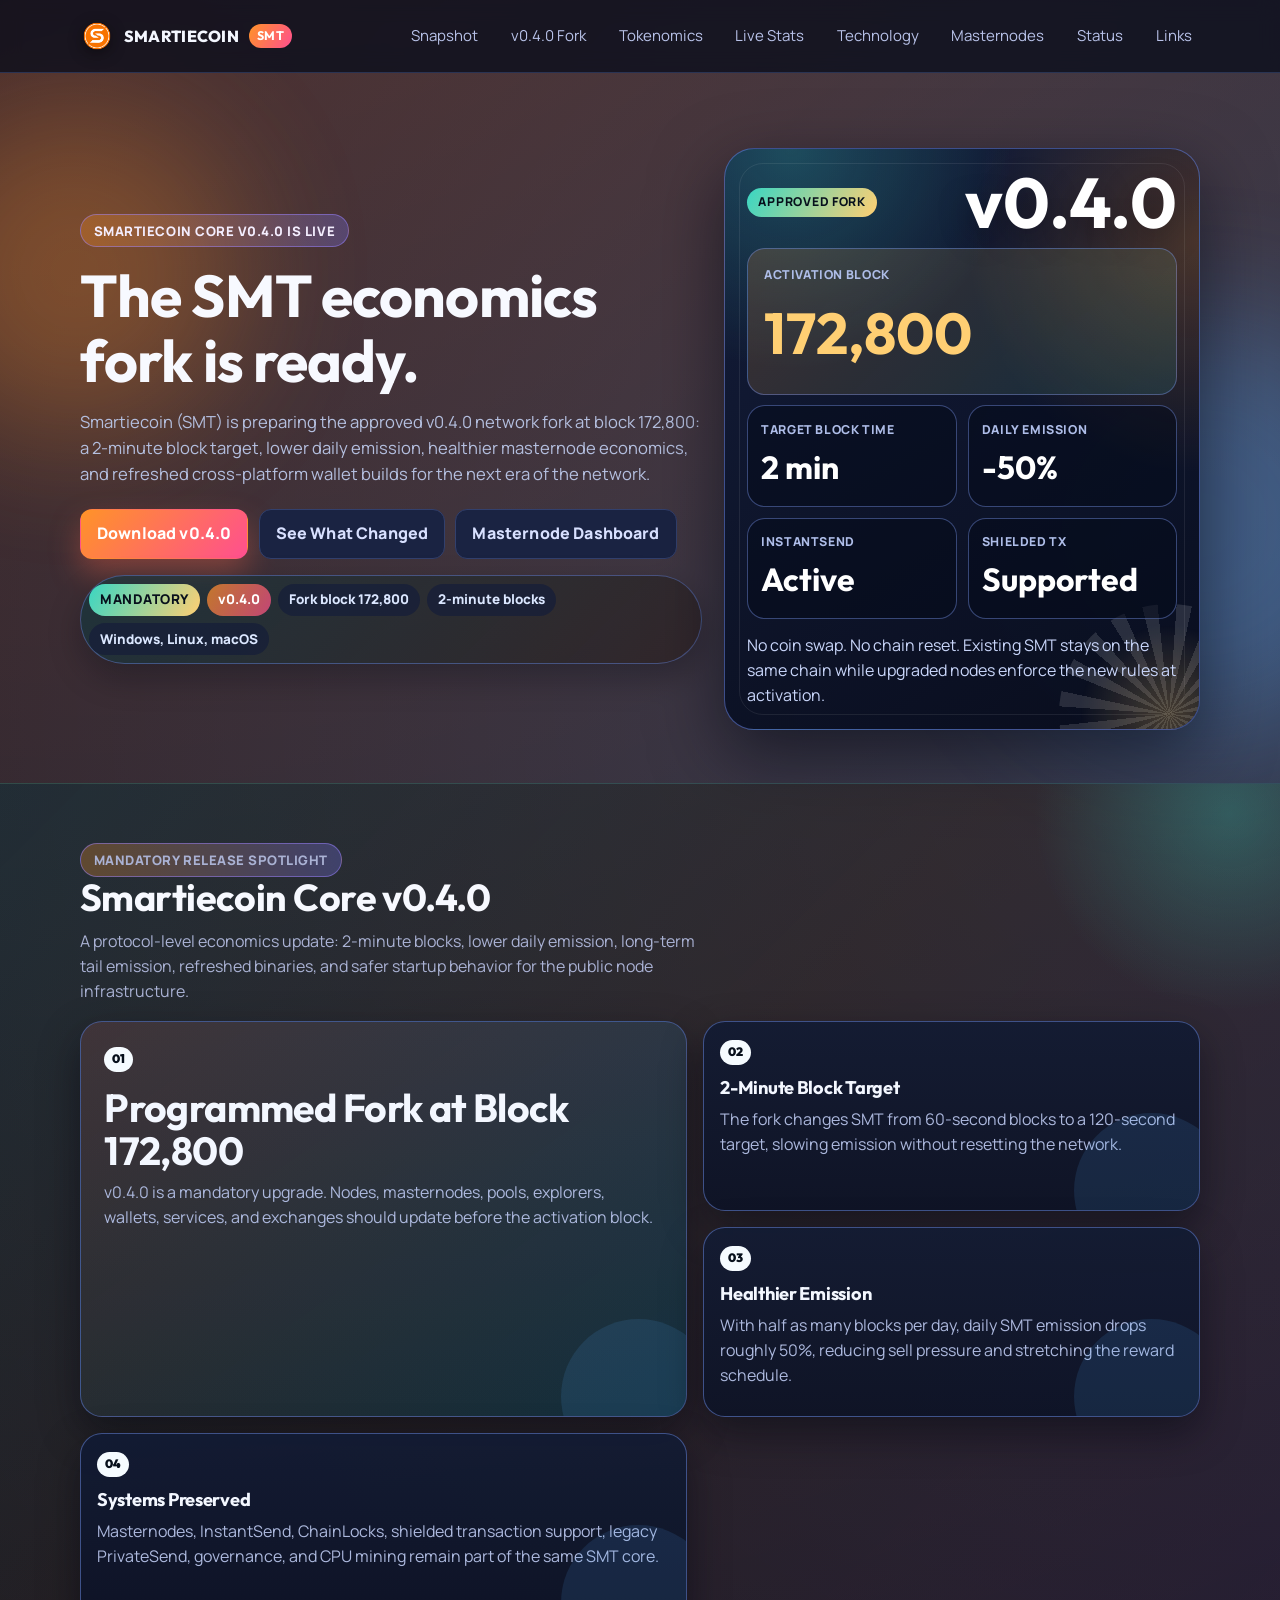
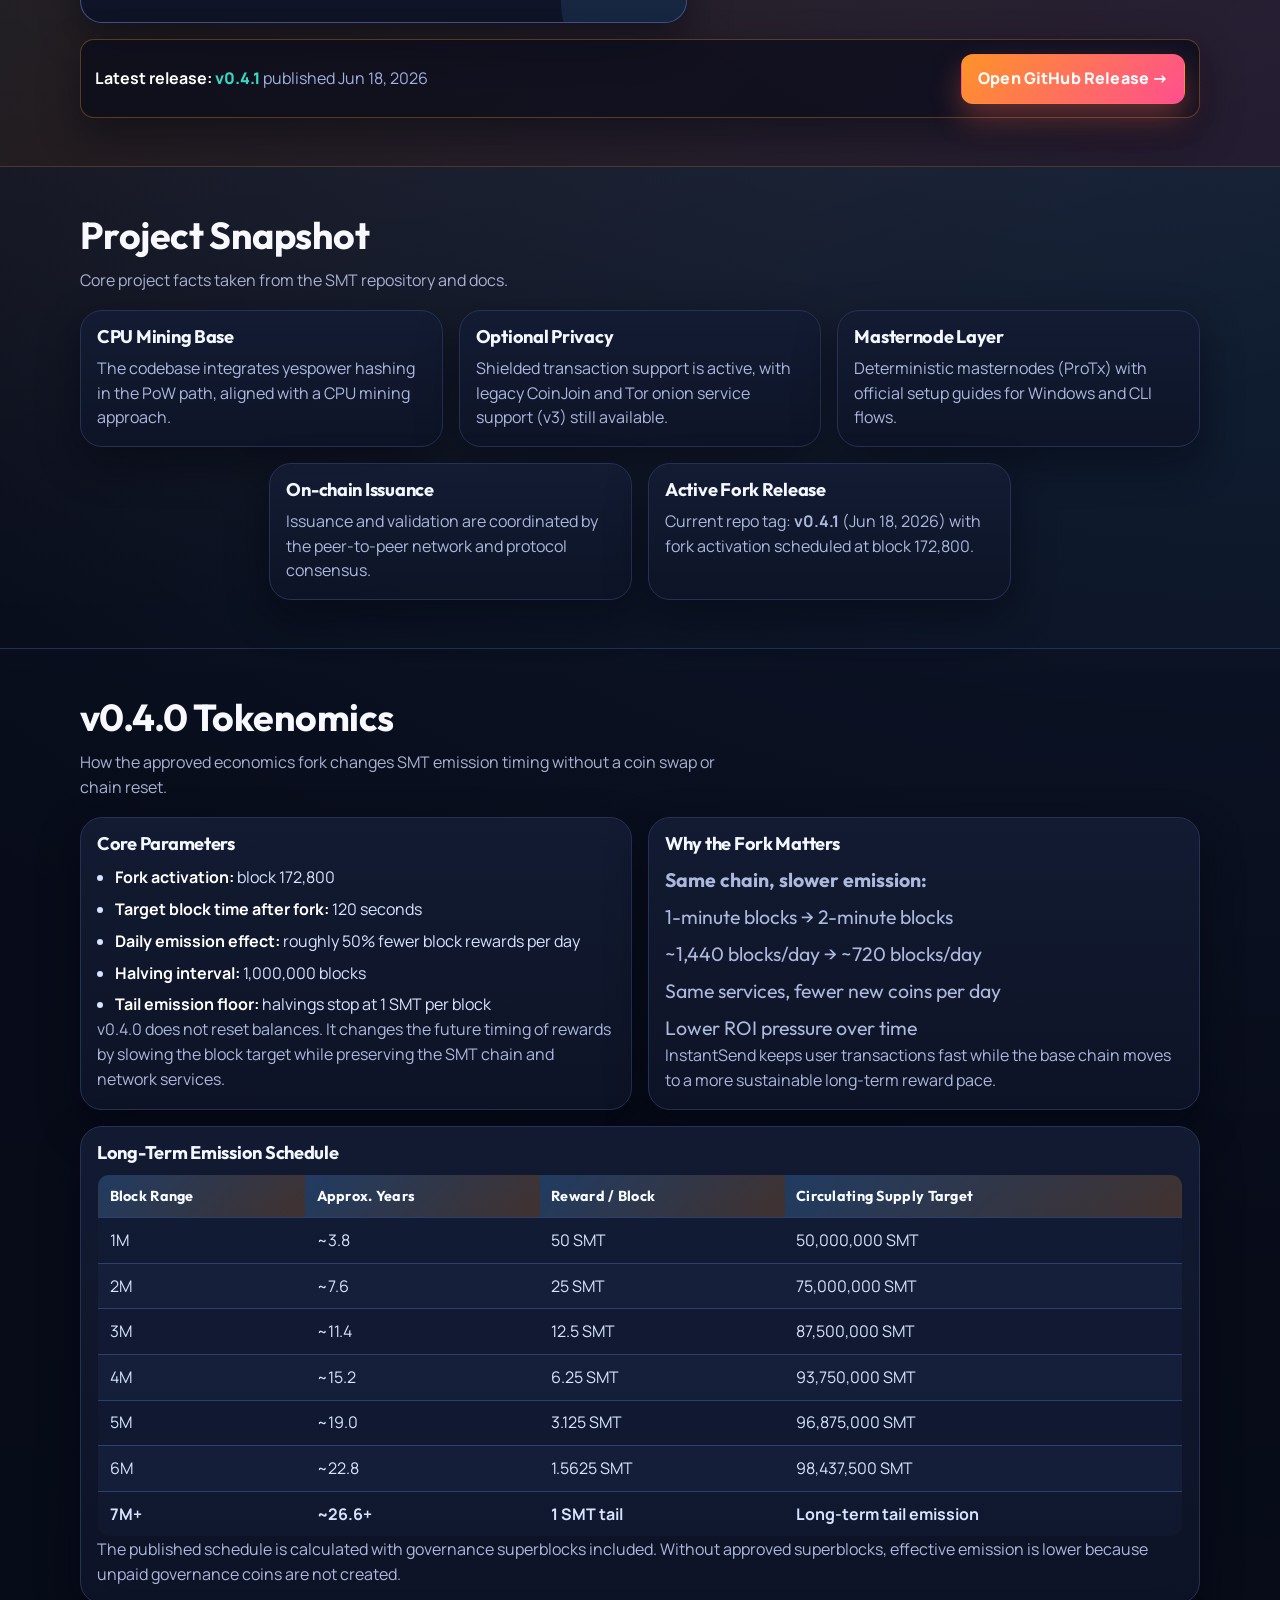
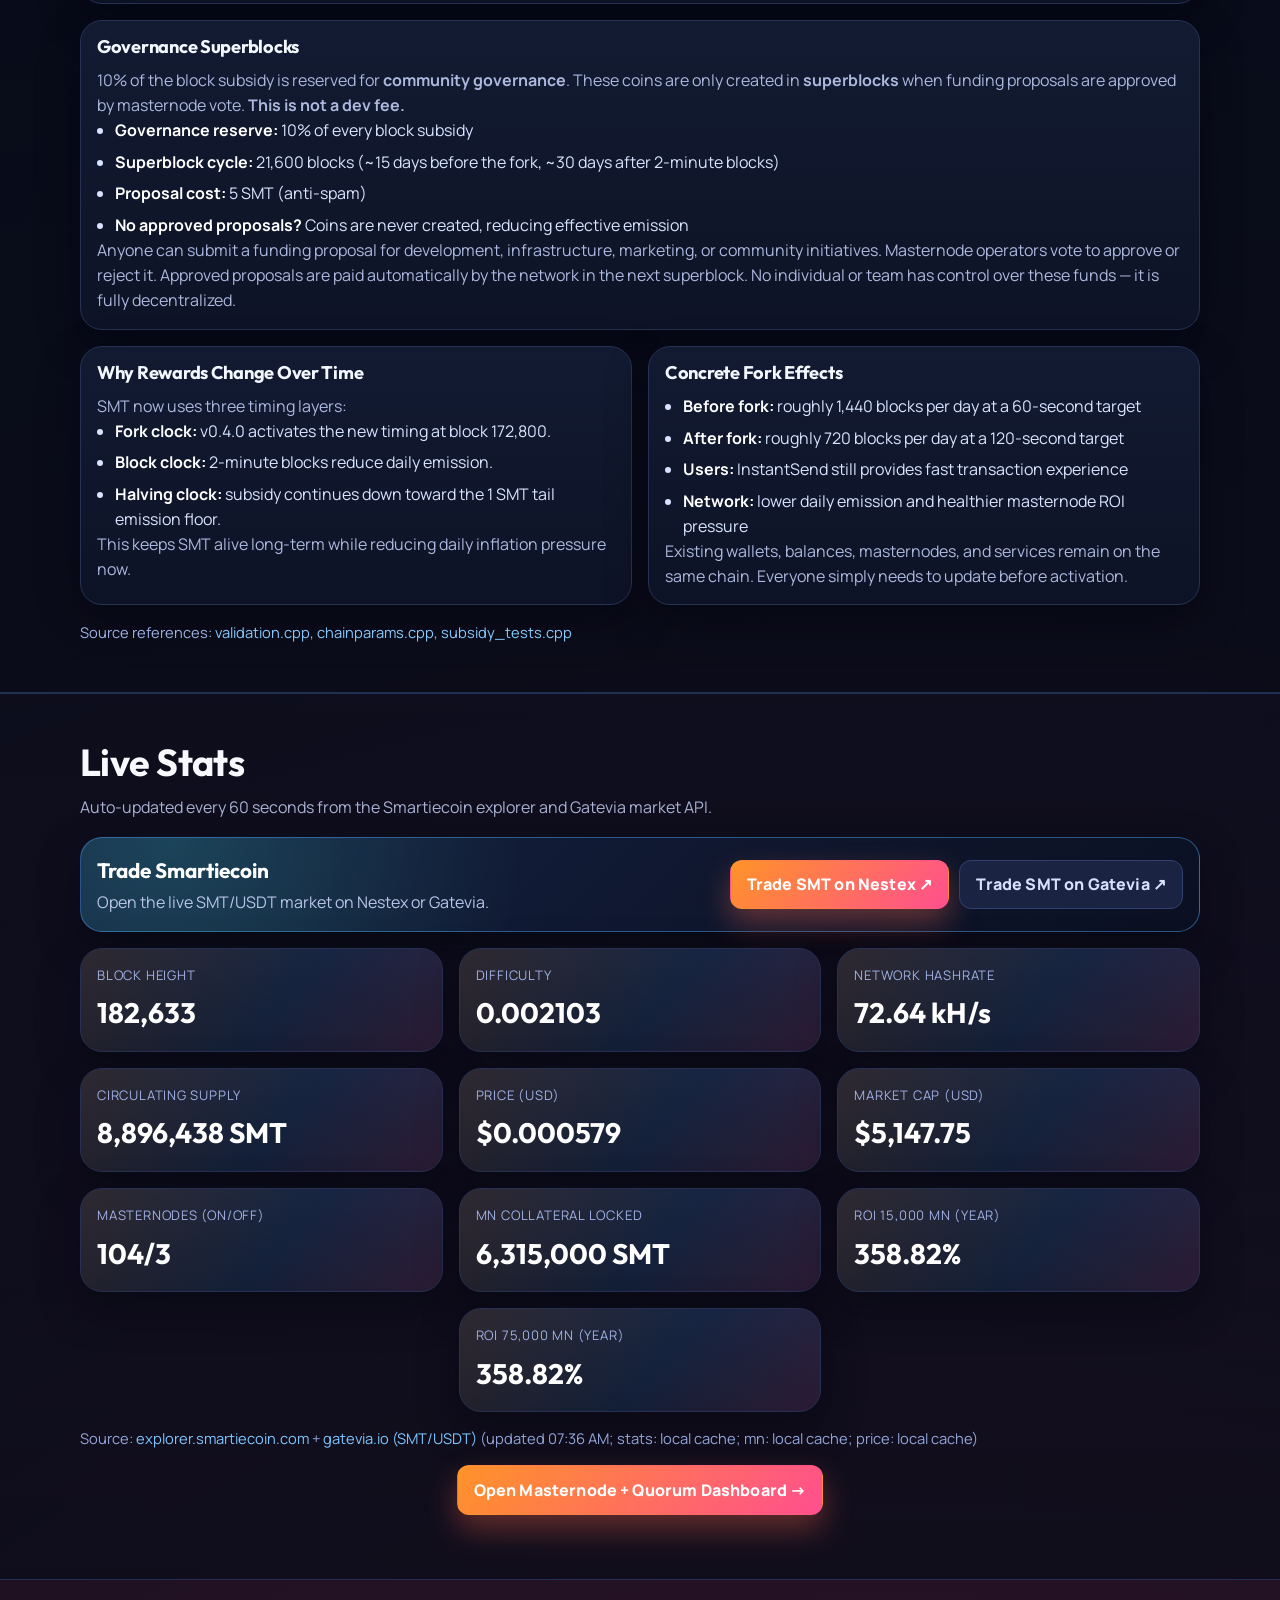
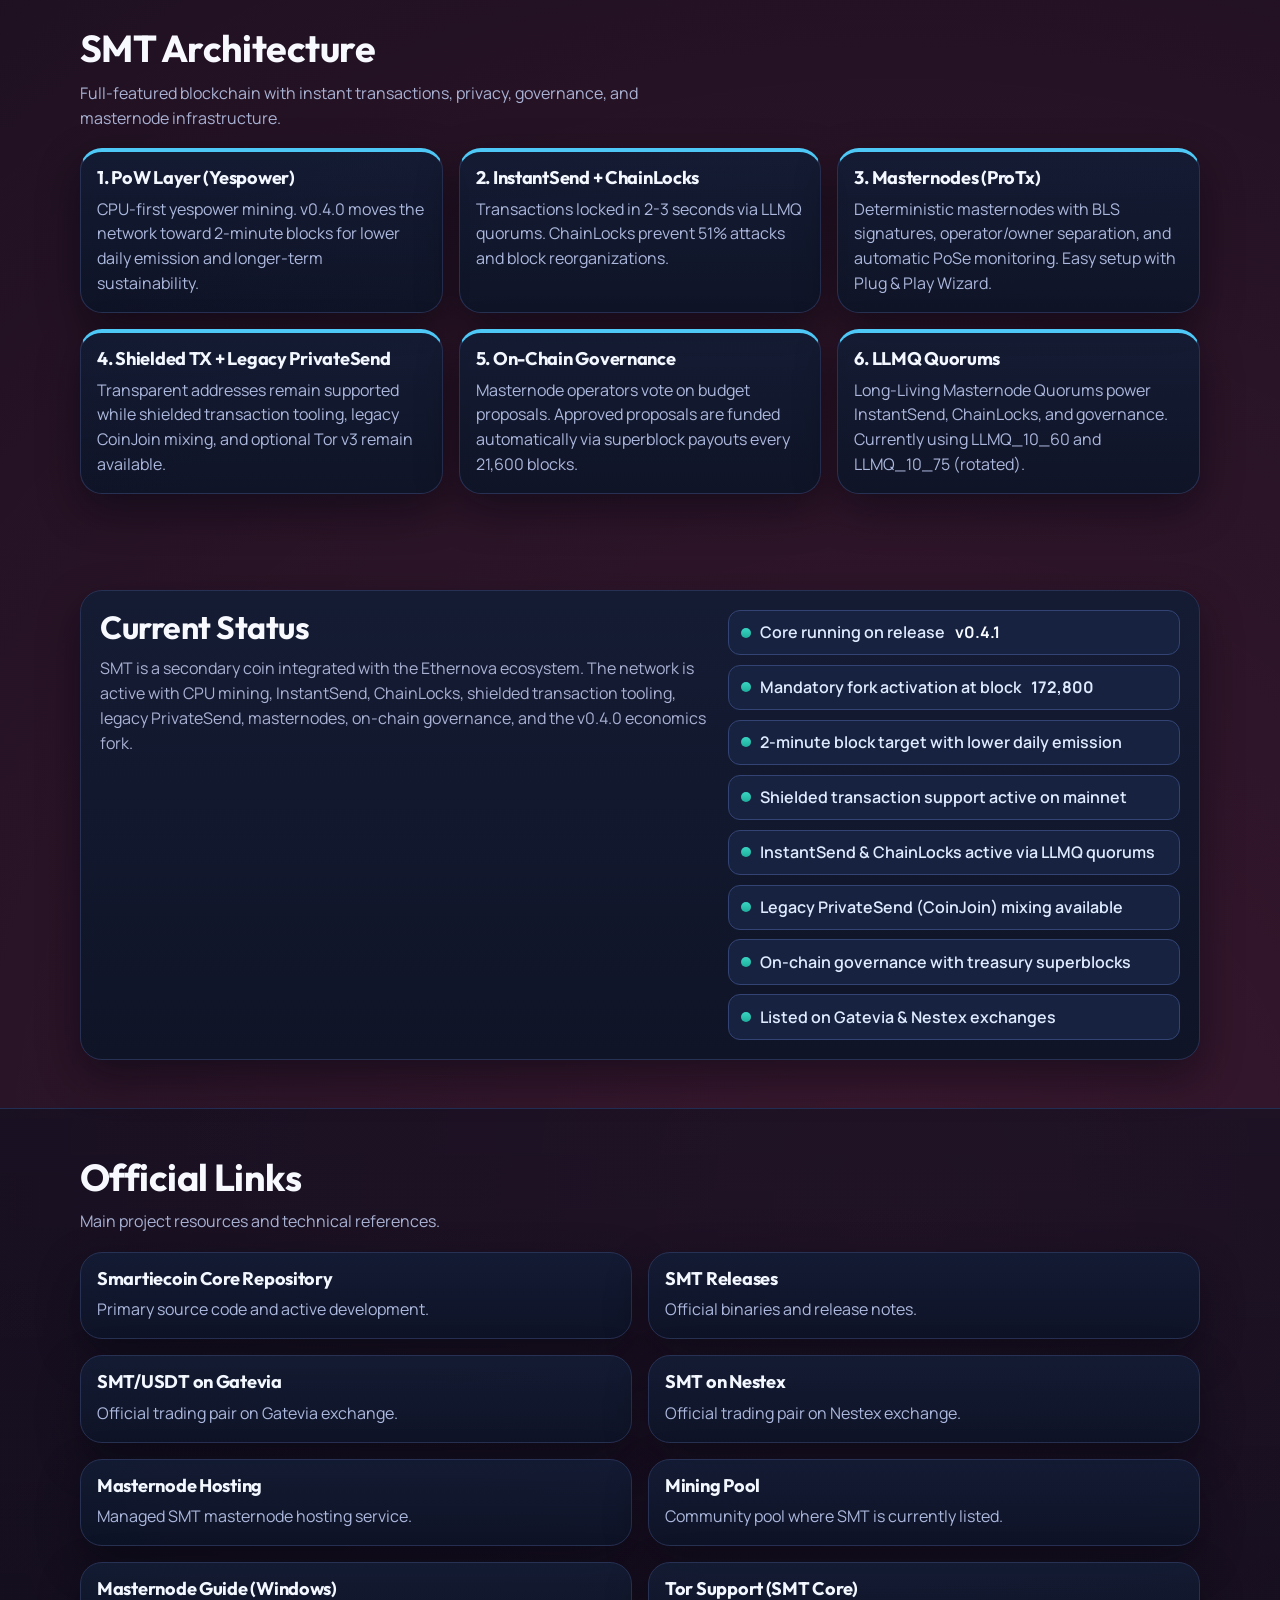
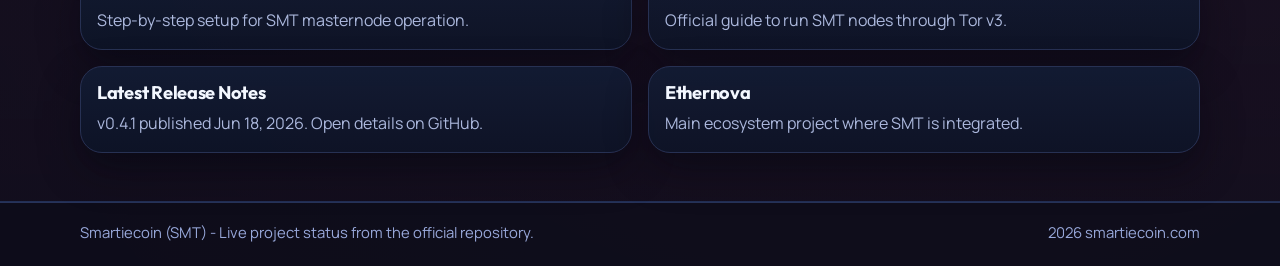
==== commit 1150329a: "Replace website branding with new logo" ====
--- a/index.html
+++ b/index.html
@@ -9,10 +9,16 @@
   <meta property="og:type" content="website">
   <meta property="og:title" content="Smartiecoin (SMT)">
   <meta property="og:description" content="Smartiecoin Core v0.4.0 is live with the approved economics fork, 2-minute block target, lower daily emission, refreshed wallet builds, and masternode infrastructure.">
-  <meta property="og:image" content="assets/logo-horizontal.png">
+  <meta property="og:image" content="https://smartiecoin.com/assets/logo-social.png">
+  <meta property="og:image:width" content="1200">
+  <meta property="og:image:height" content="630">
+  <meta property="og:image:alt" content="Smartiecoin logo">
   <meta property="og:url" content="https://smartiecoin.com/">
   <meta name="twitter:card" content="summary_large_image">
-  <link rel="icon" type="image/png" href="assets/logo-horizontal.png">
+  <meta name="twitter:image" content="https://smartiecoin.com/assets/logo-social.png">
+  <meta name="twitter:image:alt" content="Smartiecoin logo">
+  <link rel="icon" type="image/png" sizes="64x64" href="assets/favicon.png">
+  <link rel="apple-touch-icon" href="assets/logo-mark.png">
   <link rel="preconnect" href="https://fonts.googleapis.com">
   <link rel="preconnect" href="https://fonts.gstatic.com" crossorigin>
   <link href="https://fonts.googleapis.com/css2?family=Manrope:wght@400;500;700;800&amp;family=Outfit:wght@500;700;800&amp;display=swap" rel="stylesheet">
@@ -29,7 +35,7 @@
   <header class="site-header">
     <div class="container header-row">
       <a class="brand" href="#top">
-        <img class="brand-logo" src="assets/logo-horizontal.png" alt="Smarties logo" width="34" height="34">
+        <img class="brand-logo" src="assets/logo-mark.png" alt="Smartiecoin logo" width="34" height="34">
         <span>SMARTIECOIN</span>
         <strong>SMT</strong>
       </a>
--- a/styles.css
+++ b/styles.css
@@ -142,8 +142,8 @@
 }
 
 .brand-logo {
-  border-radius: 10px;
-  box-shadow: 0 4px 14px rgba(0, 0, 0, 0.45);
+  border-radius: 50%;
+  filter: drop-shadow(0 4px 8px rgba(0, 0, 0, 0.45));
 }
 
 .brand span {
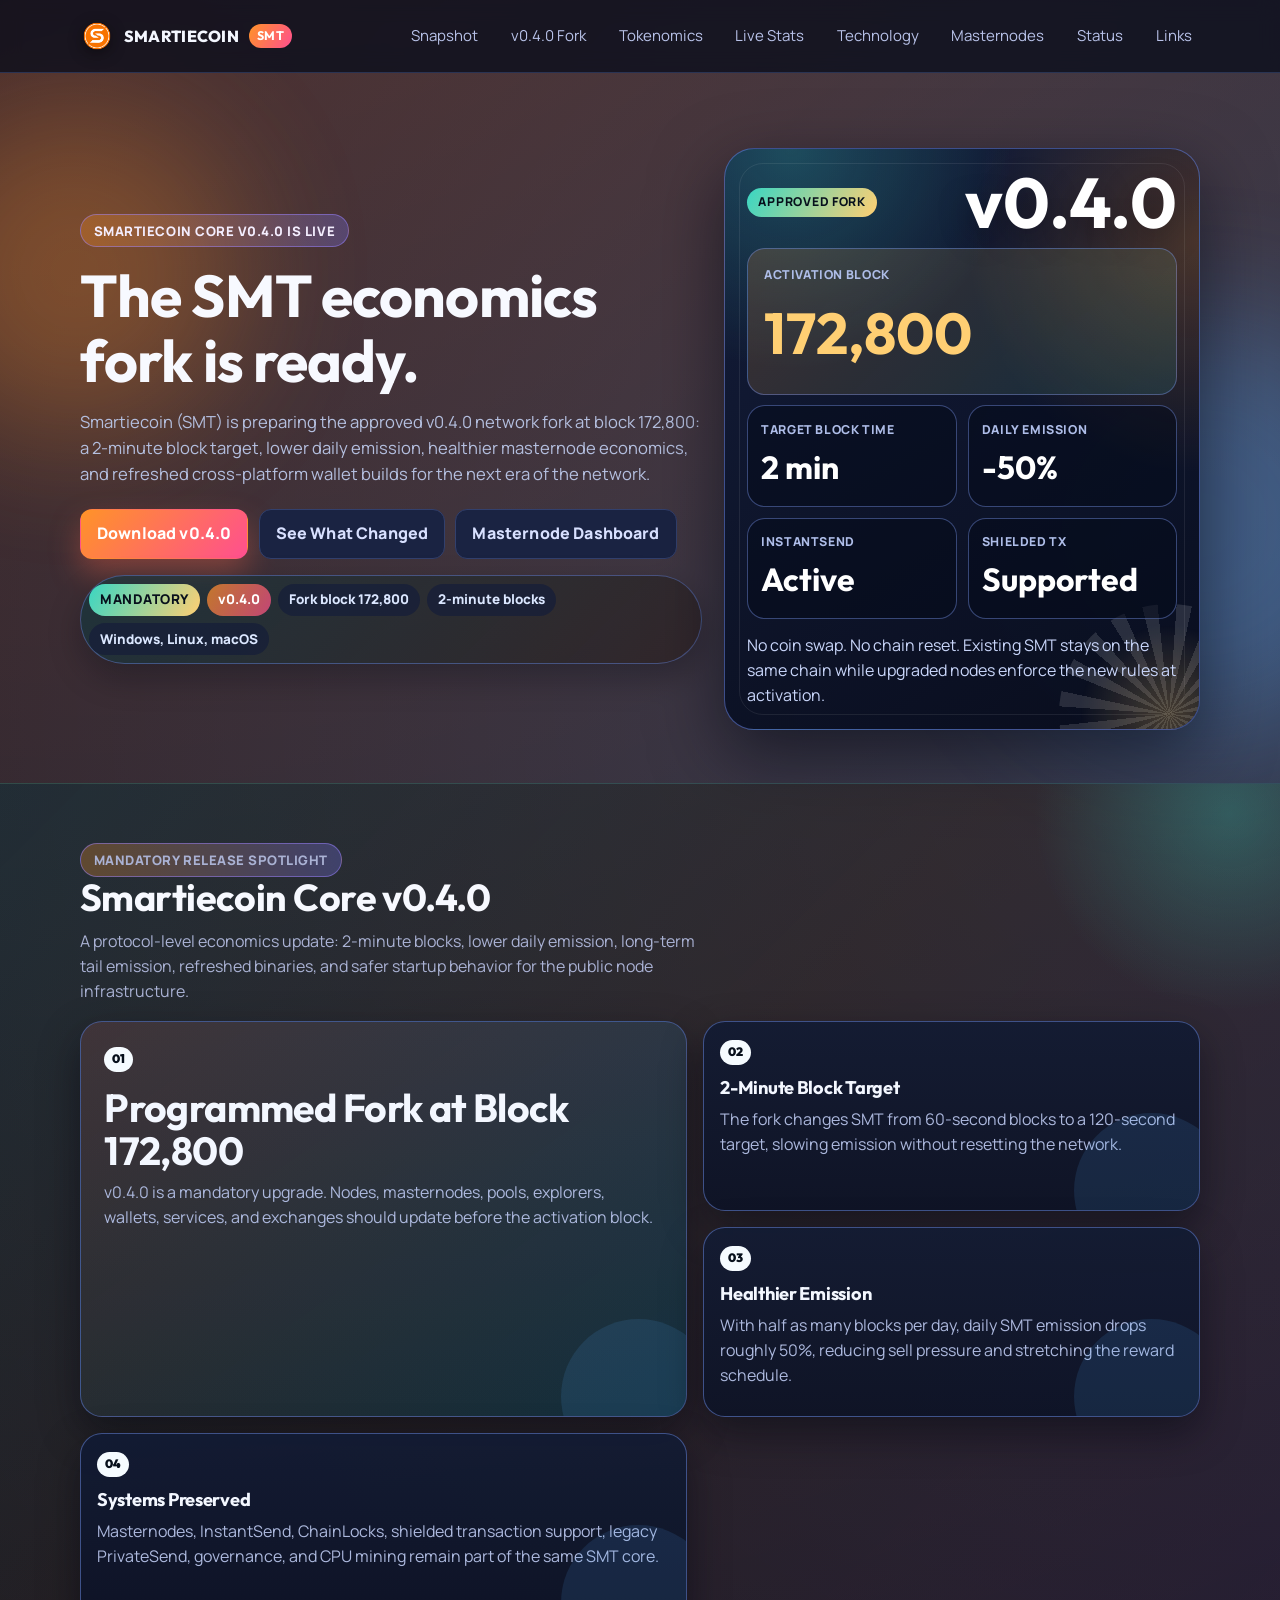
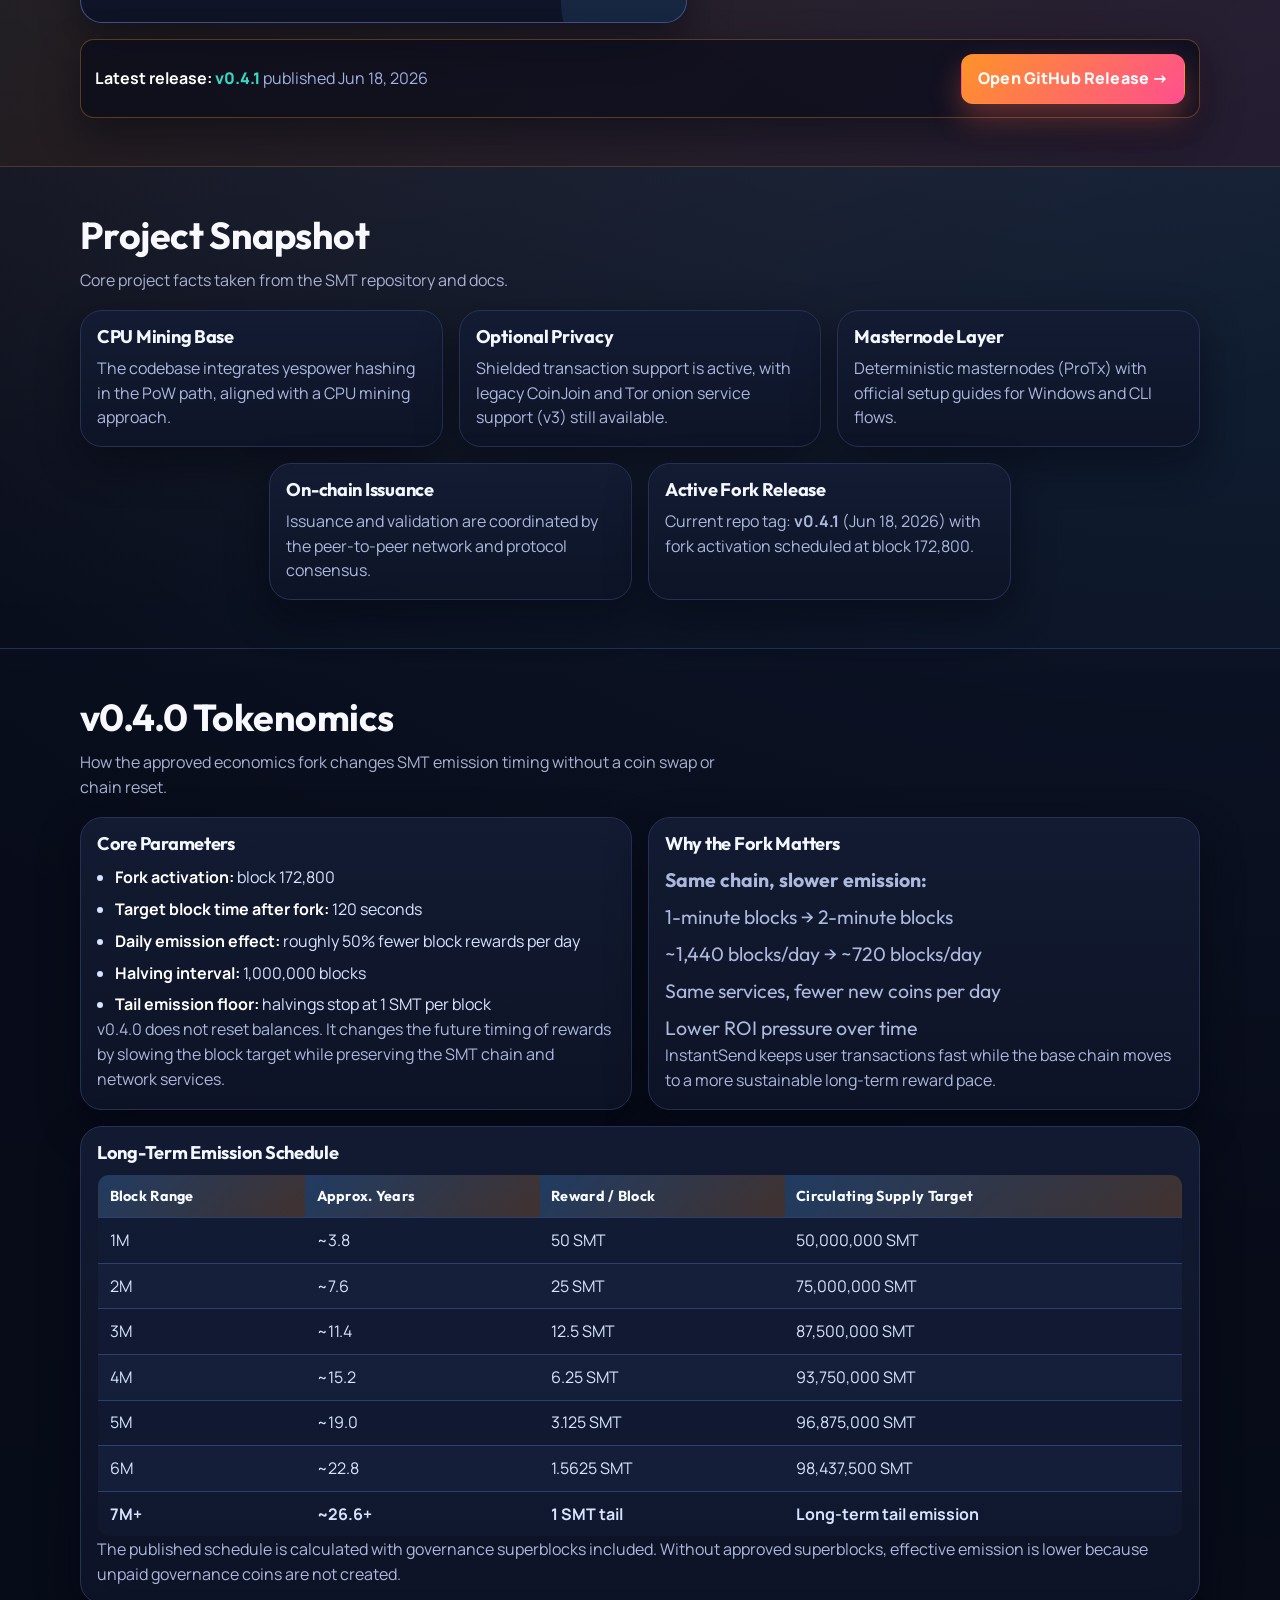
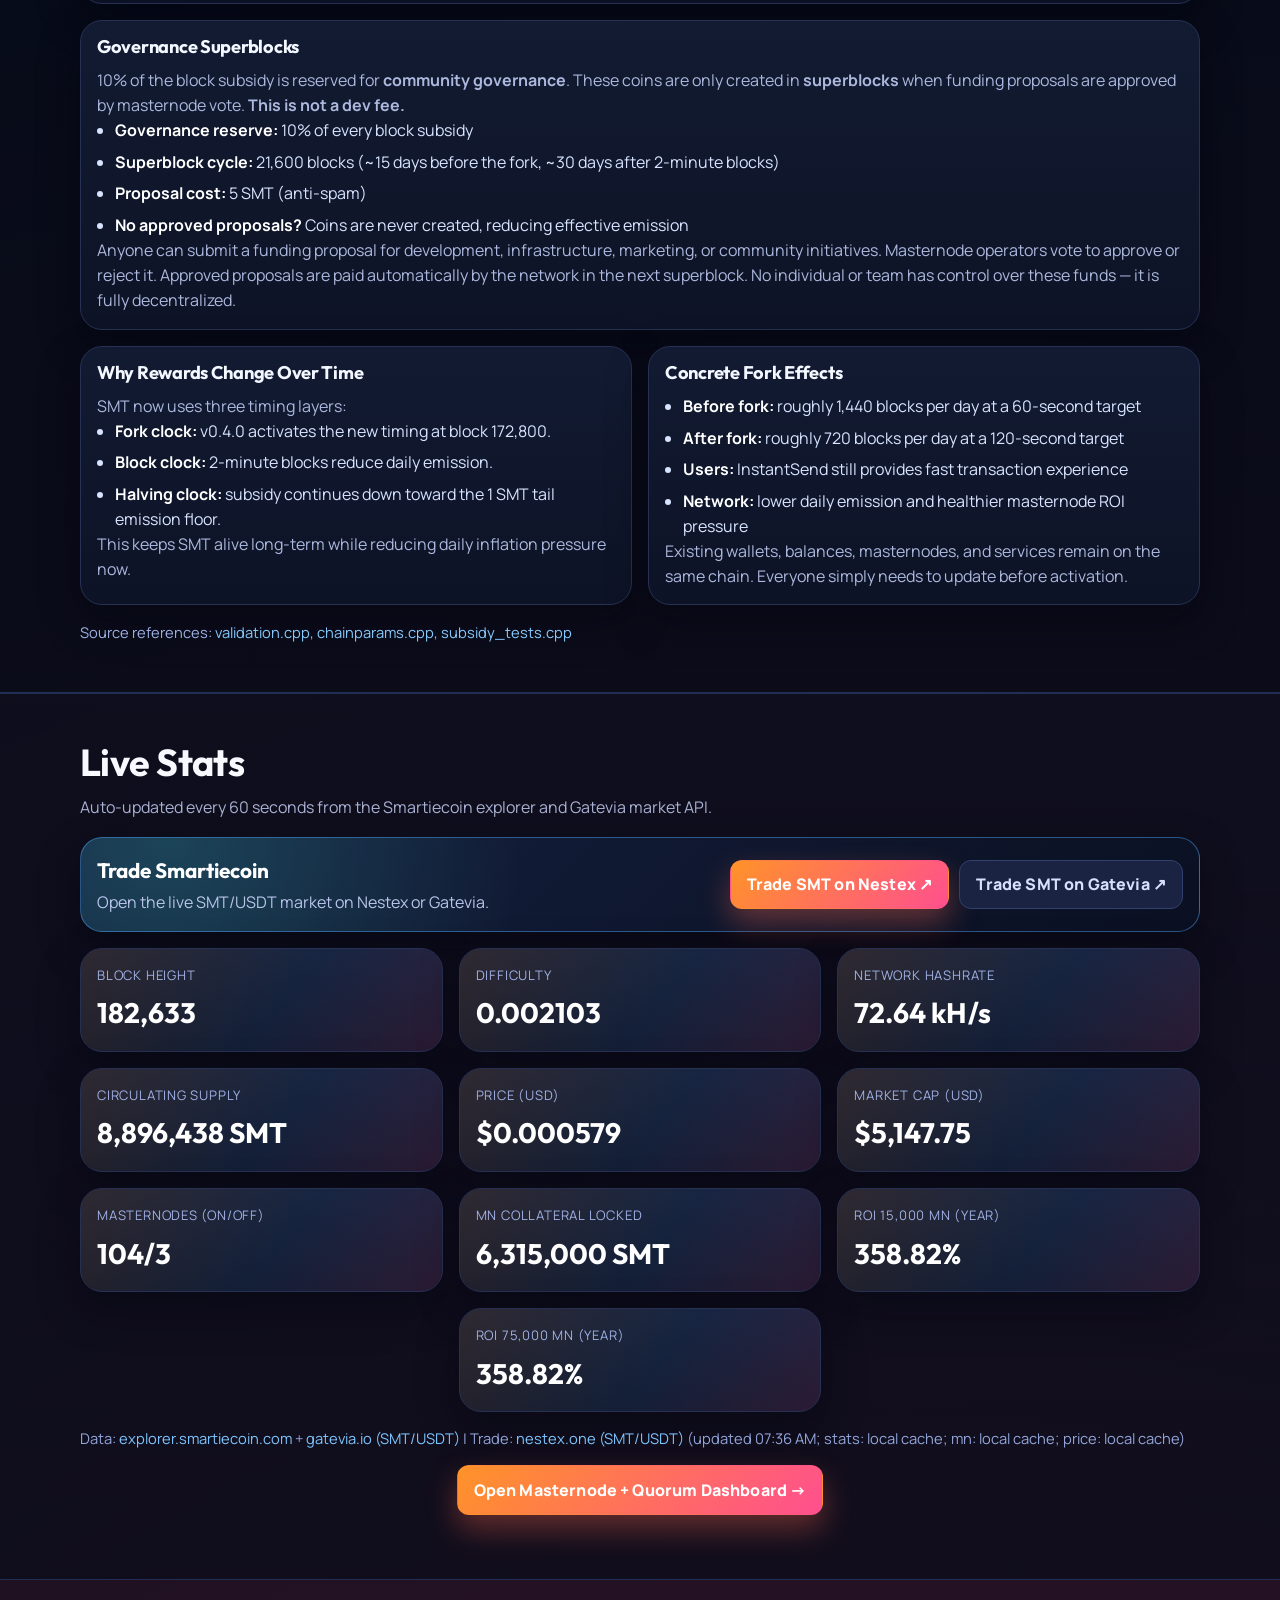
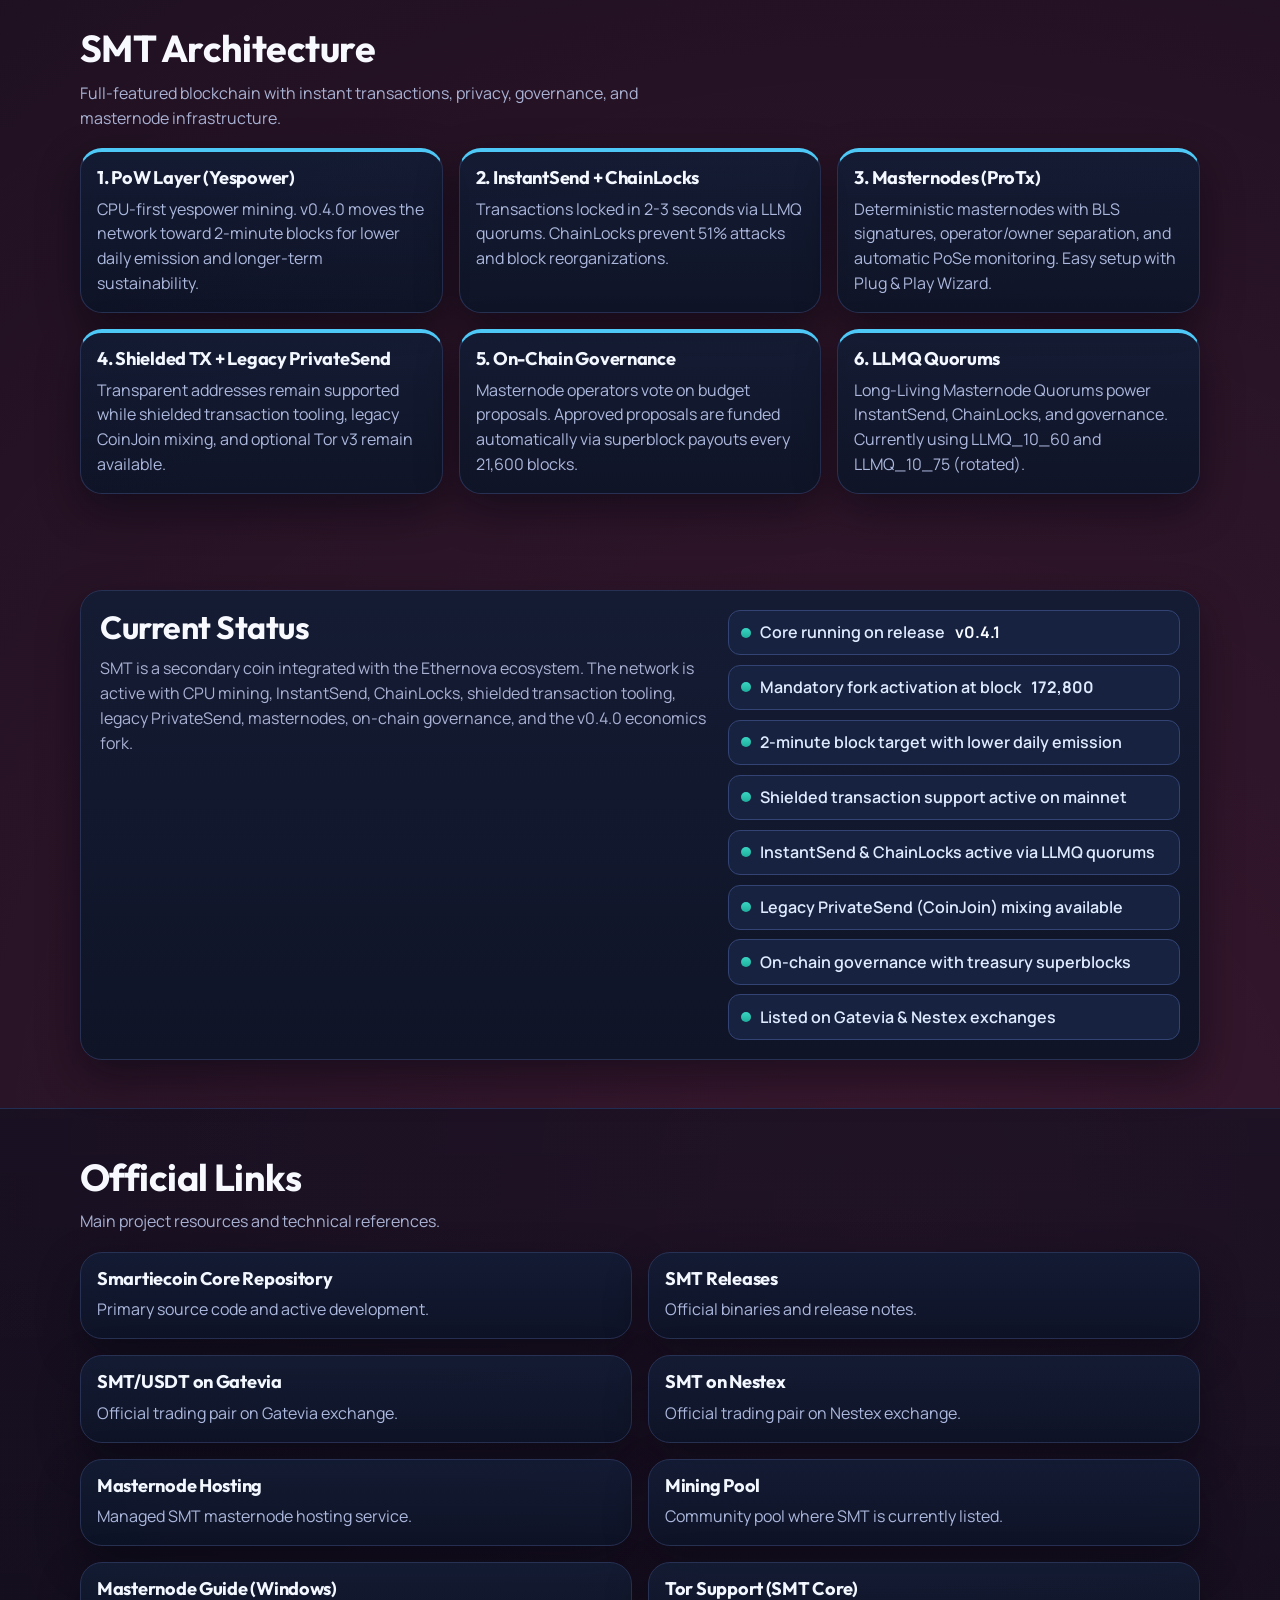
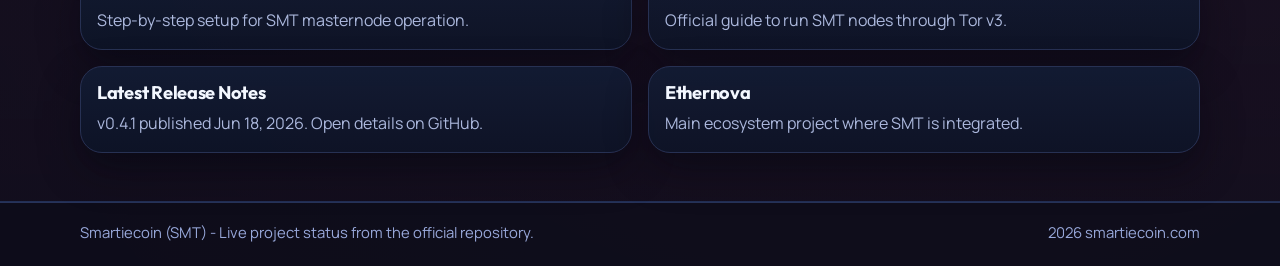
==== commit 85d4adf4: "Show Nestex beside live stats data" ====
--- a/index.html
+++ b/index.html
@@ -367,8 +367,9 @@
         </div>
 
         <p class="stats-note" id="stats-status" data-reveal>
-          Source: <a href="https://explorer.smartiecoin.com/info" target="_blank" rel="noopener">explorer.smartiecoin.com</a>
+          Data: <a href="https://explorer.smartiecoin.com/info" target="_blank" rel="noopener">explorer.smartiecoin.com</a>
           + <a href="https://gatevia.io/exchange/SMT_USDT" target="_blank" rel="noopener">gatevia.io (SMT/USDT)</a>
+          | Trade: <a href="https://trade.nestex.one/spot/SMT" target="_blank" rel="noopener">nestex.one (SMT/USDT)</a>
           <span id="stats-updated">(waiting for first update)</span>
         </p>
 
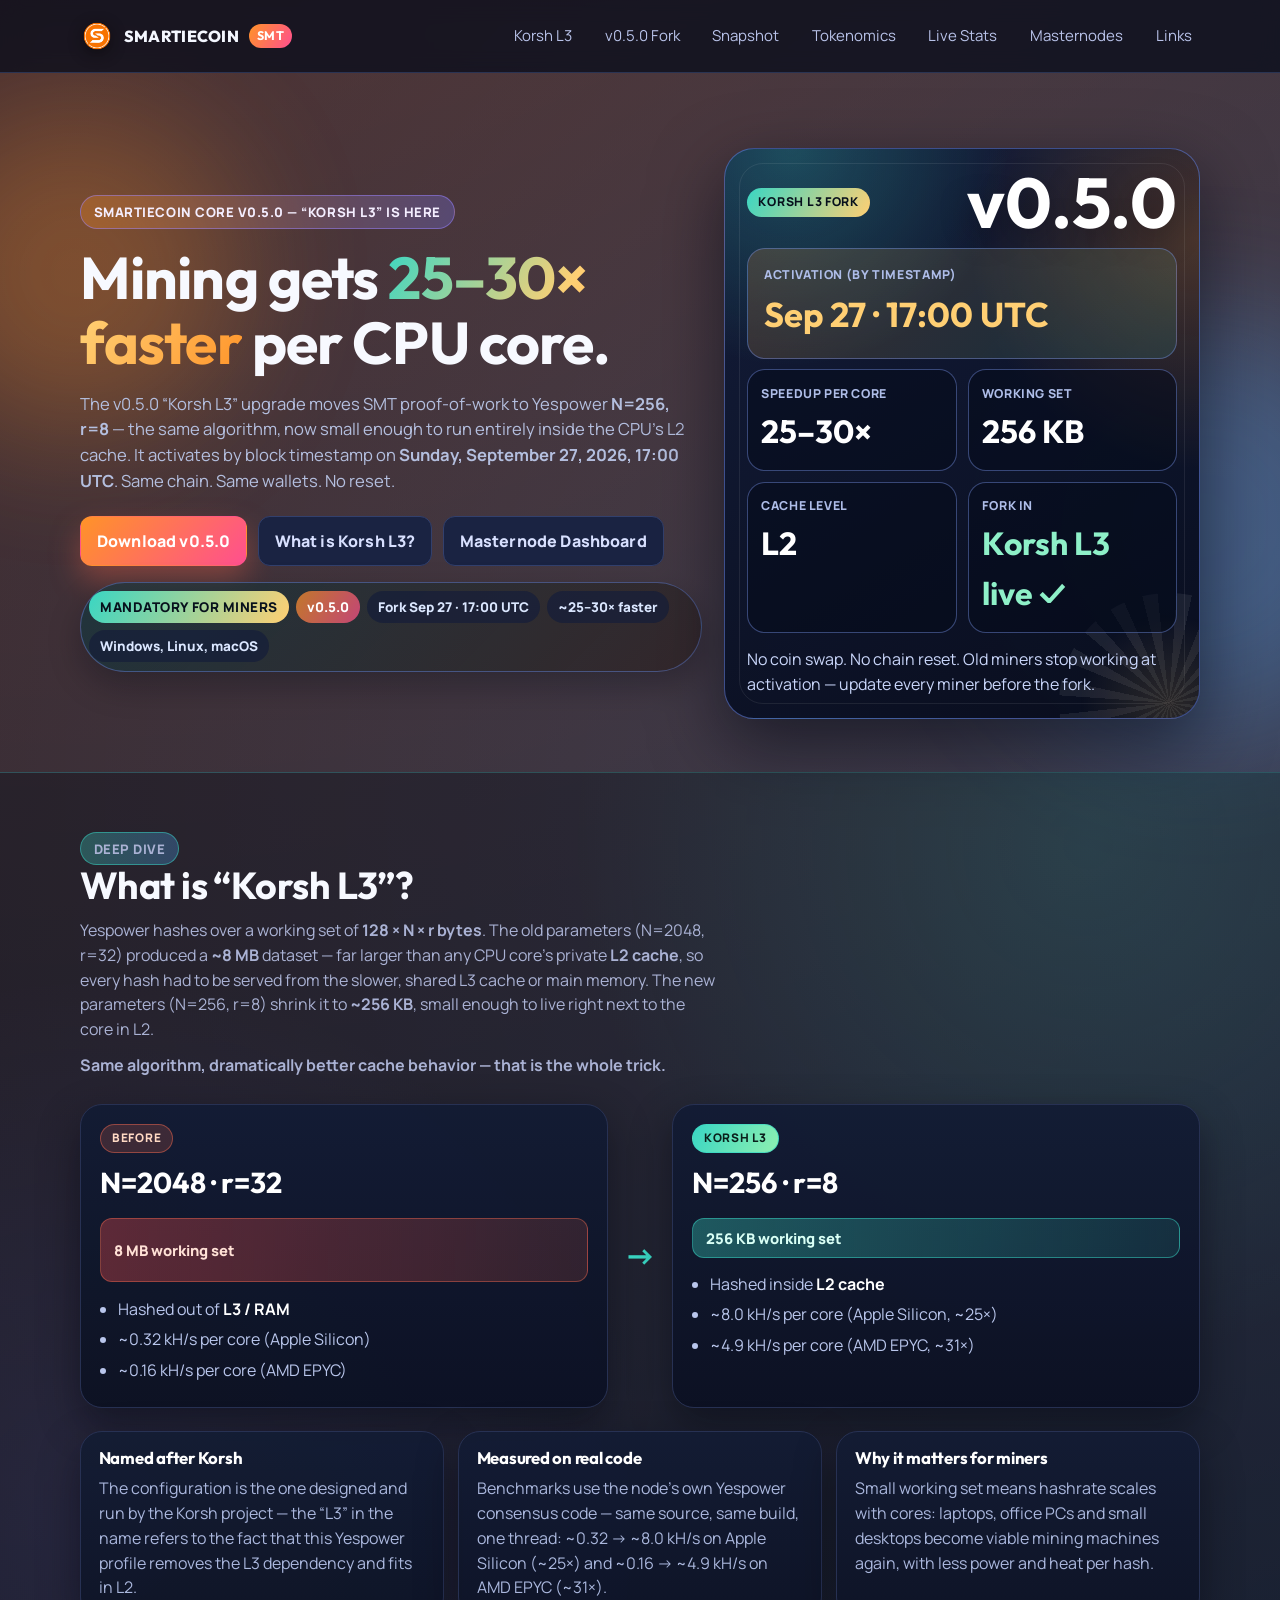
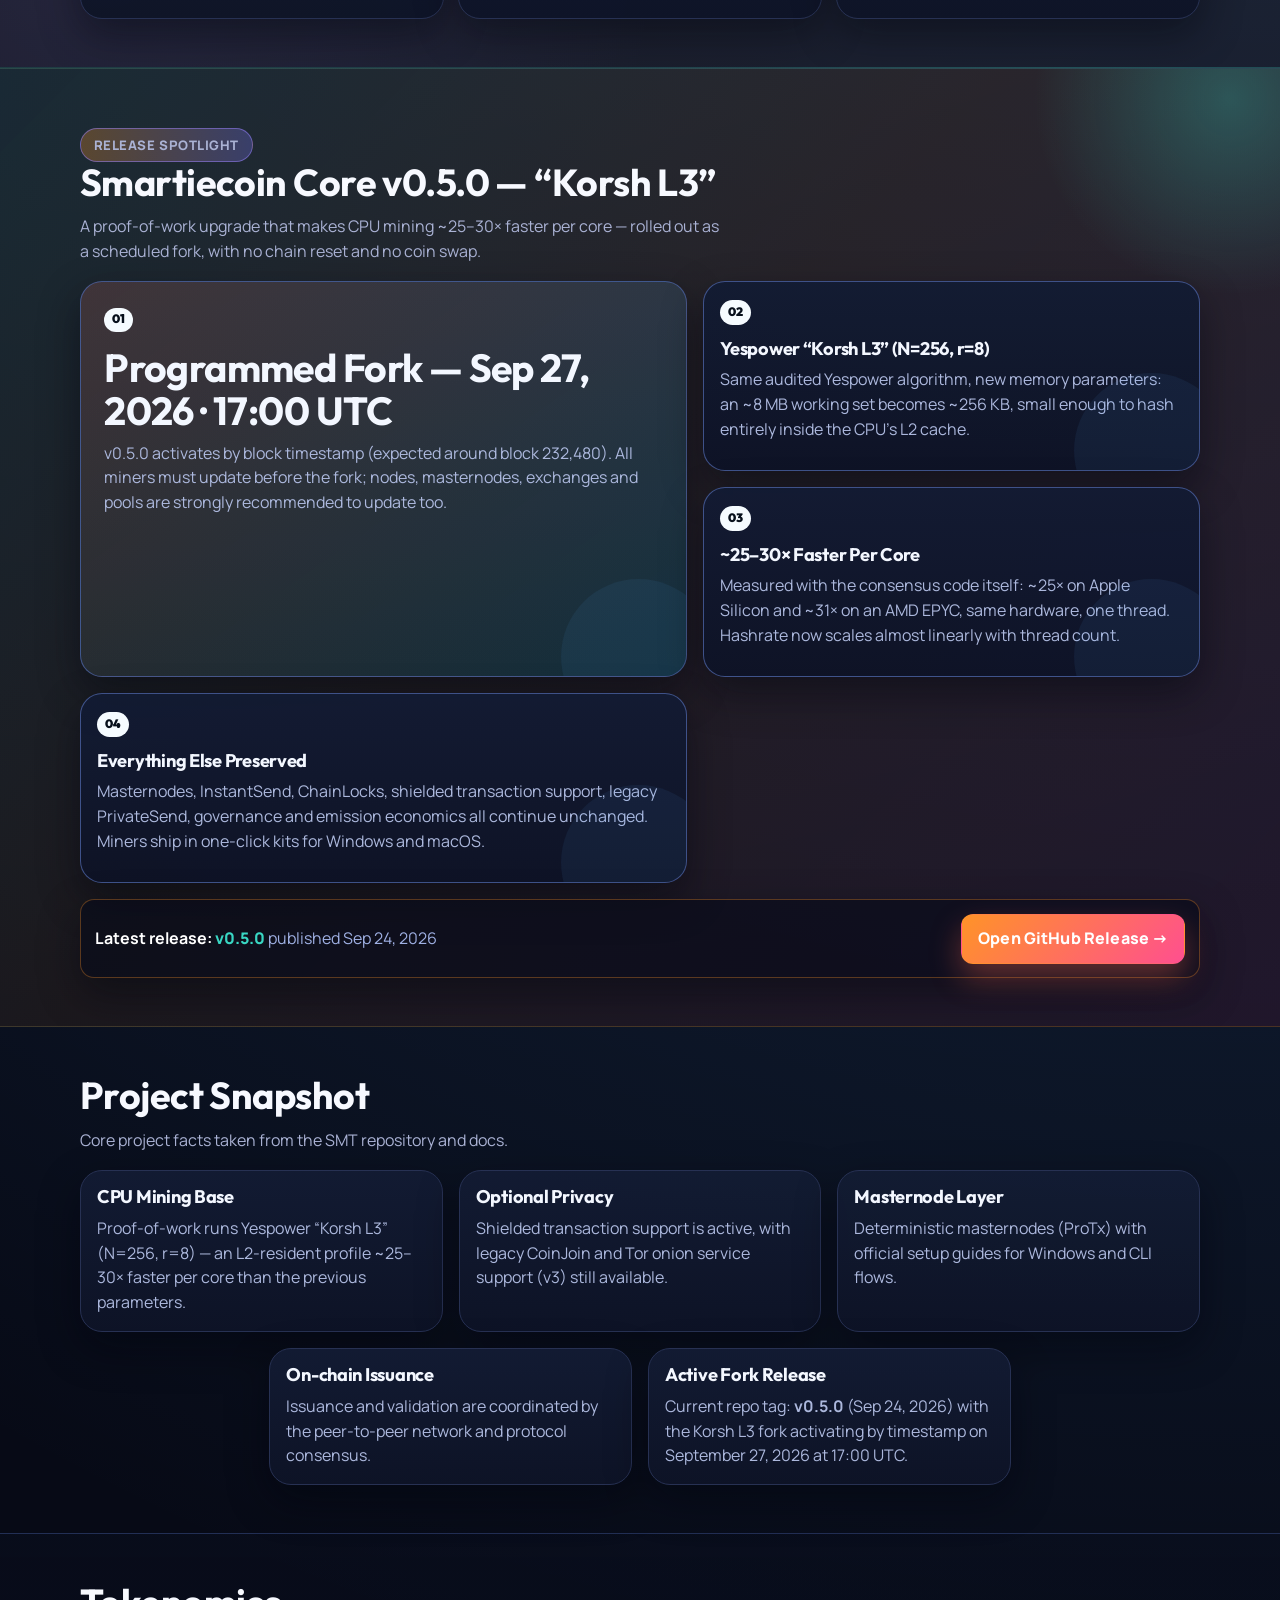
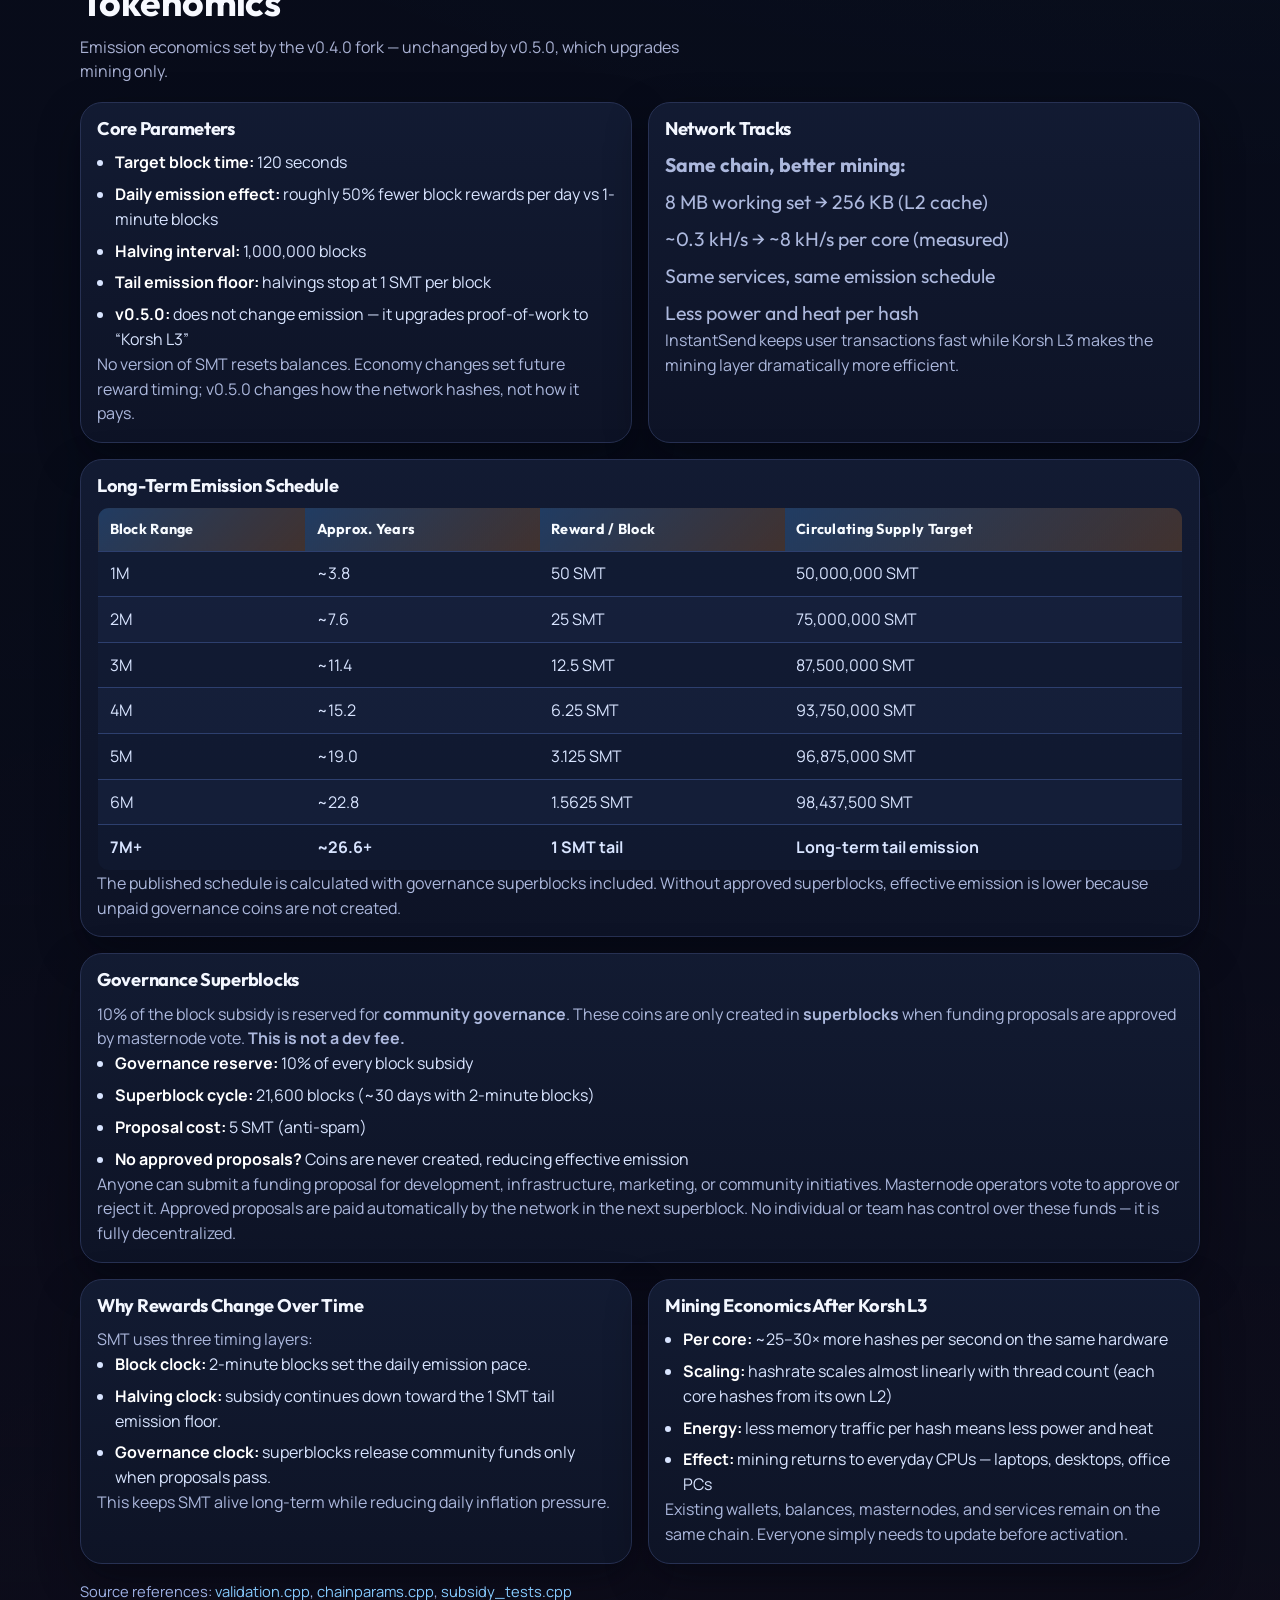
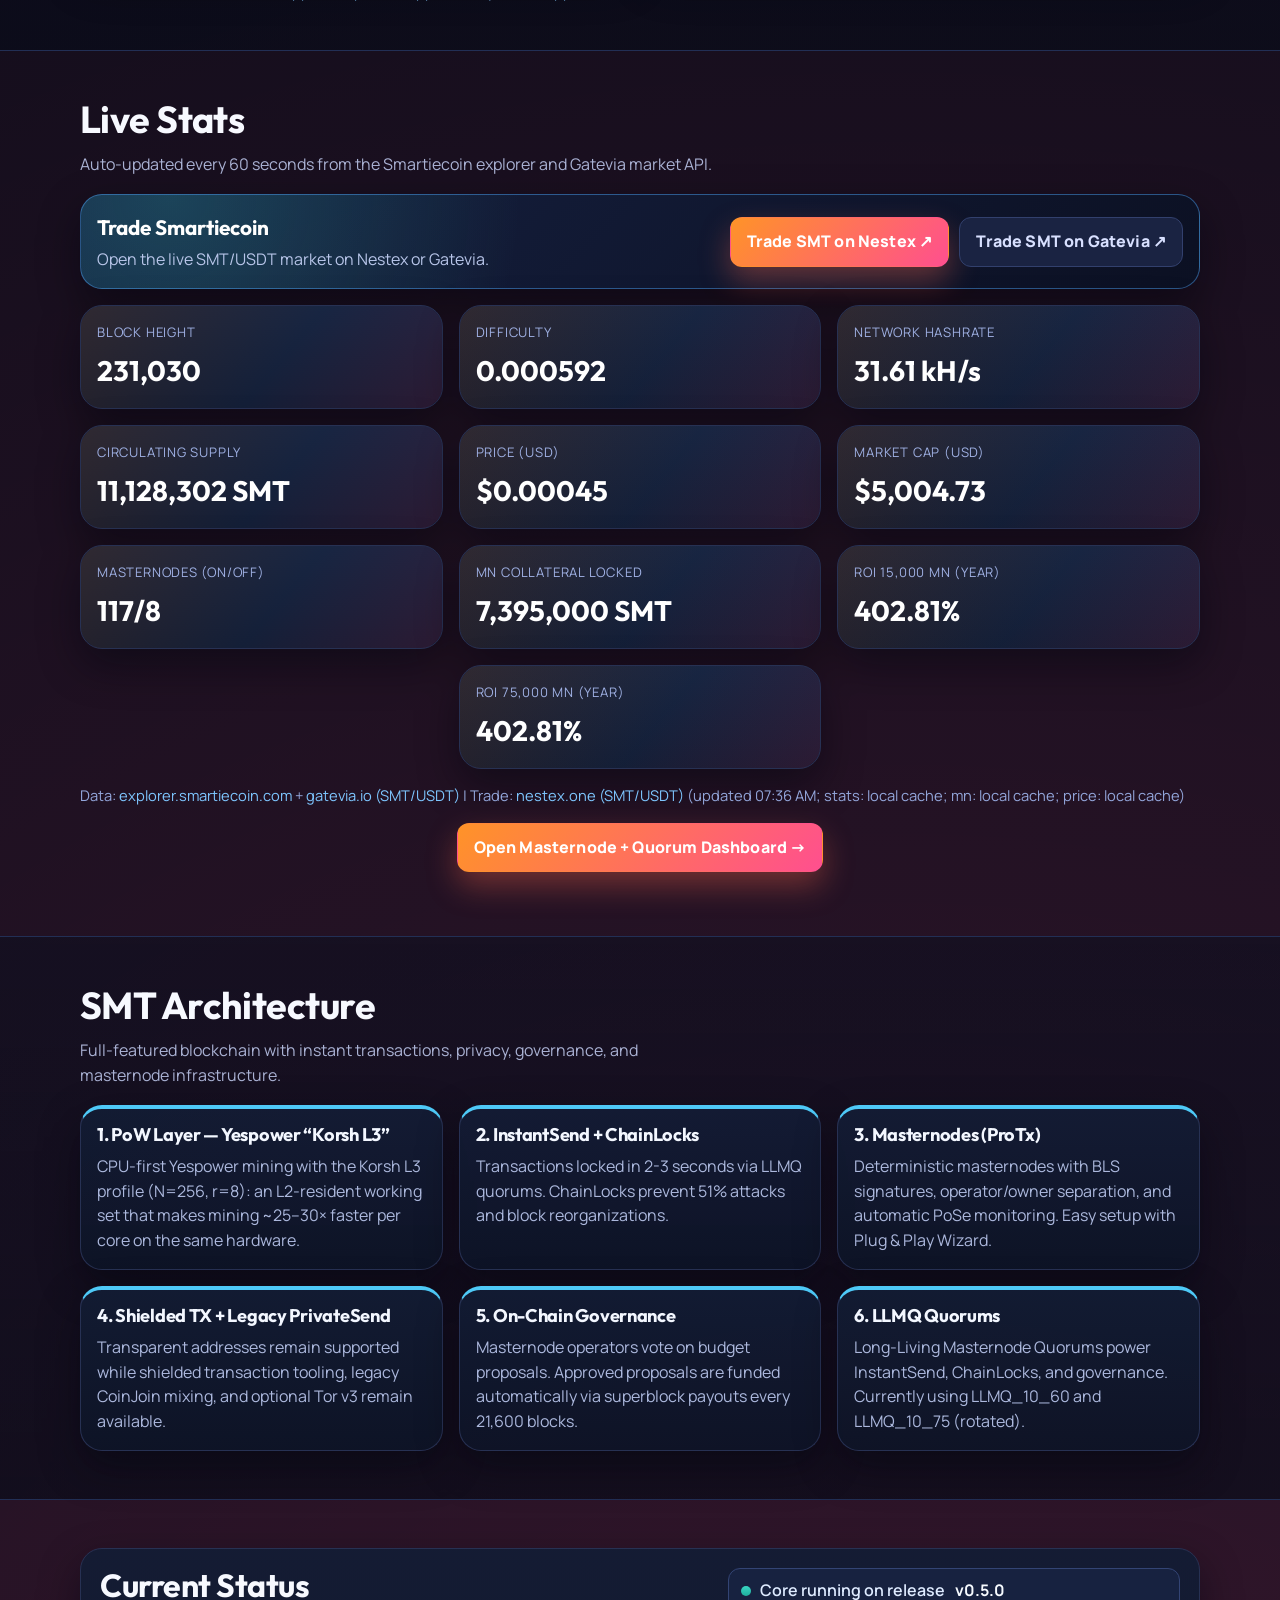
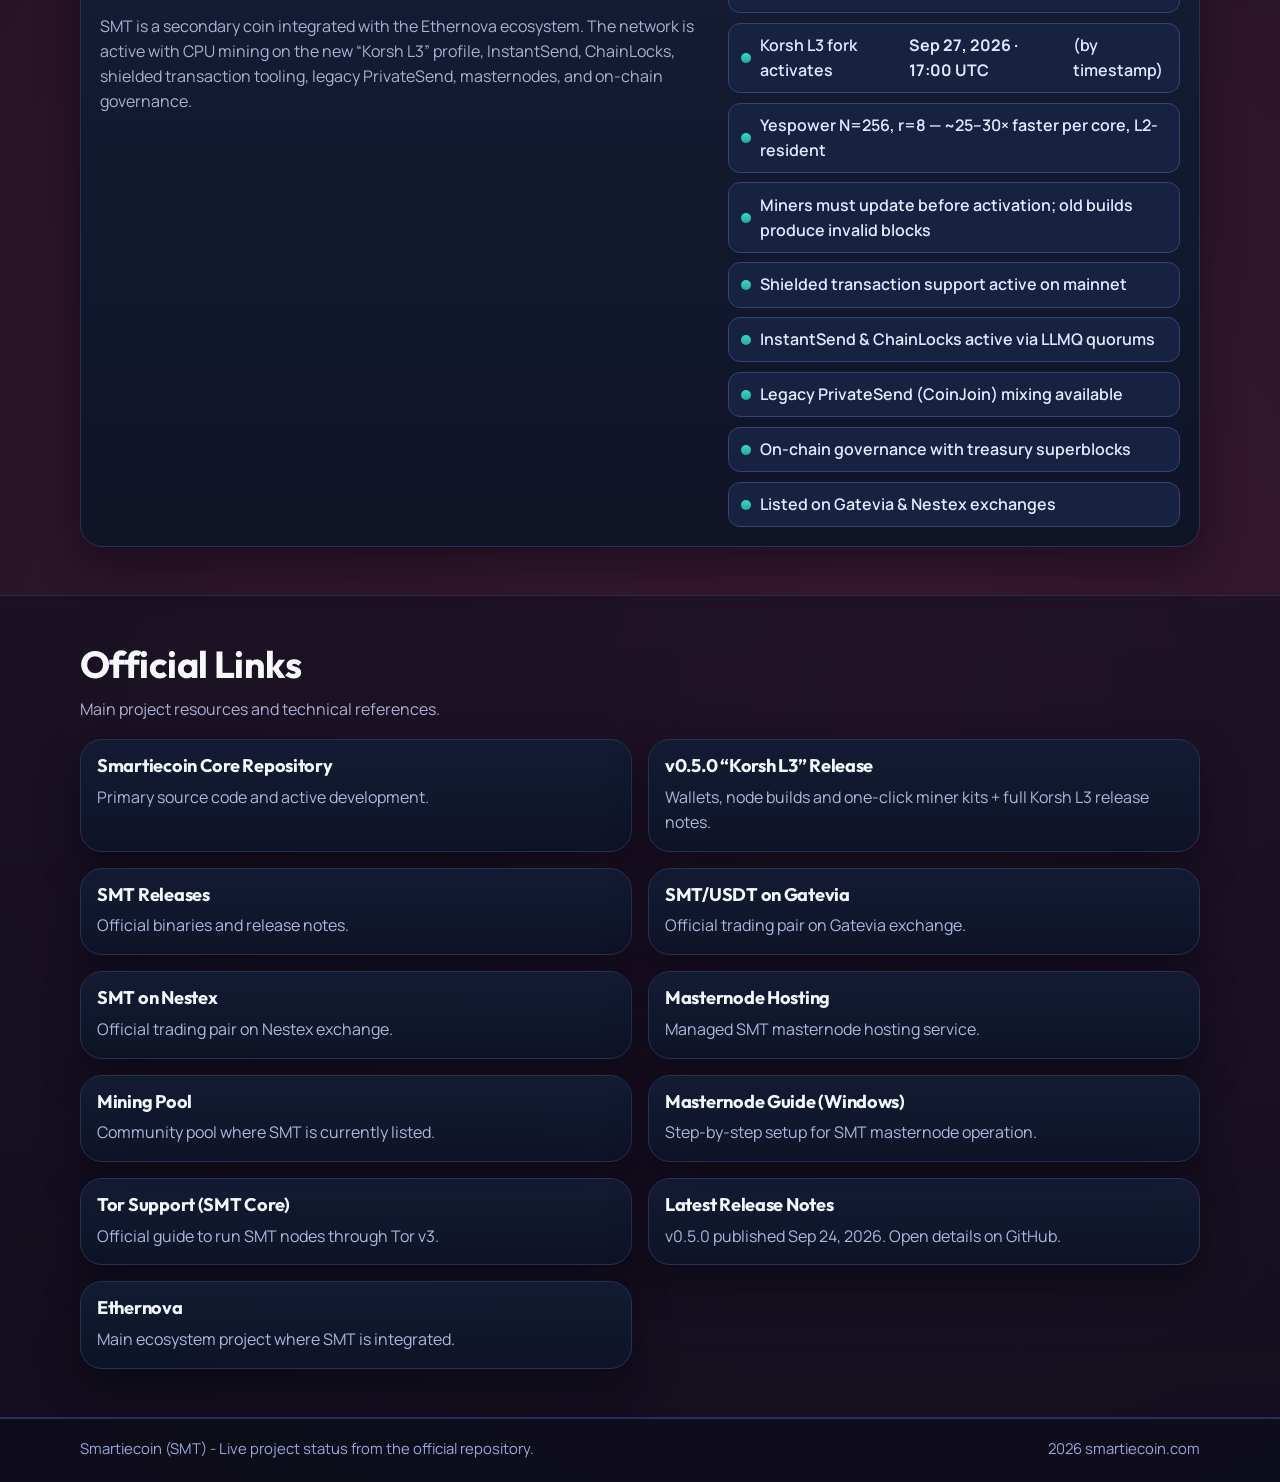
==== commit e15ee087: "site: v0.5.0 "Korsh L3" refresh — fork countdown, Korsh L3 deep-dive section, updated hero/release/s" ====
--- a/index.html
+++ b/index.html
@@ -3,12 +3,12 @@
 <head>
   <meta charset="utf-8">
   <meta name="viewport" content="width=device-width, initial-scale=1">
-  <title>Smartiecoin (SMT) | v0.4.0 Economics Fork + Masternodes</title>
-  <meta name="description" content="Smartiecoin (SMT) v0.4.0 prepares the mandatory economics fork at block 172,800 with 2-minute blocks, lower daily emission, refreshed wallets, CPU mining, governance, and deterministic masternodes.">
+  <title>Smartiecoin (SMT) | v0.5.0 "Korsh L3" Fork + Masternodes</title>
+  <meta name="description" content="Smartiecoin (SMT) v0.5.0 'Korsh L3' activates Sunday, September 27, 2026 at 17:00 UTC: mining gets ~25–30× faster per CPU core, same chain, no reset. CPU mining, governance, deterministic masternodes.">
   <meta name="theme-color" content="#0b1020">
   <meta property="og:type" content="website">
-  <meta property="og:title" content="Smartiecoin (SMT)">
-  <meta property="og:description" content="Smartiecoin Core v0.4.0 is live with the approved economics fork, 2-minute block target, lower daily emission, refreshed wallet builds, and masternode infrastructure.">
+  <meta property="og:title" content="Smartiecoin (SMT) — v0.5.0 &quot;Korsh L3&quot;">
+  <meta property="og:description" content="The Korsh L3 fork: mining becomes ~25–30× faster per CPU core. Activates September 27, 2026 at 17:00 UTC — same chain, no reset.">
   <meta property="og:image" content="https://smartiecoin.com/assets/logo-social.png">
   <meta property="og:image:width" content="1200">
   <meta property="og:image:height" content="630">
@@ -43,13 +43,12 @@
       <button class="menu-toggle" type="button" aria-expanded="false" aria-controls="primary-nav">Menu</button>
 
       <nav id="primary-nav" class="nav-links" aria-label="Primary">
+        <a href="#korsh">Korsh L3</a>
+        <a href="#release">v0.5.0 Fork</a>
         <a href="#snapshot">Snapshot</a>
-        <a href="#release">v0.4.0 Fork</a>
         <a href="#tokenomics">Tokenomics</a>
         <a href="#live">Live Stats</a>
-        <a href="#tech">Technology</a>
         <a href="masternodes.html">Masternodes</a>
-        <a href="#status">Status</a>
         <a href="#links">Links</a>
       </nav>
     </div>
@@ -59,92 +58,158 @@
     <section id="top" class="hero">
       <div class="container hero-grid">
         <div class="hero-copy" data-reveal>
-          <p class="eyebrow">Smartiecoin Core v0.4.0 is live</p>
-          <h1>The SMT economics fork is ready.</h1>
+          <p class="eyebrow">Smartiecoin Core v0.5.0 &mdash; &ldquo;Korsh L3&rdquo; is here</p>
+          <h1>Mining gets <span class="hl">25&ndash;30&times; faster</span> per CPU core.</h1>
           <p class="lead">
-            Smartiecoin (SMT) is preparing the approved v0.4.0 network fork at block 172,800:
-            a 2-minute block target, lower daily emission, healthier masternode economics,
-            and refreshed cross-platform wallet builds for the next era of the network.
+            The v0.5.0 &ldquo;Korsh L3&rdquo; upgrade moves SMT proof-of-work to
+            Yespower <strong>N=256, r=8</strong> &mdash; the same algorithm, now small enough to run
+            entirely inside the CPU&rsquo;s L2 cache. It activates by block timestamp on
+            <strong>Sunday, September 27, 2026, 17:00 UTC</strong>. Same chain. Same wallets. No reset.
           </p>
           <div class="hero-cta">
-            <a class="btn btn-primary" href="https://github.com/SmartiesCoin/Smartiecoin/releases/tag/v0.4.0" target="_blank" rel="noopener">Download v0.4.0</a>
-            <a class="btn btn-soft" href="#release">See What Changed</a>
+            <a class="btn btn-primary" href="https://github.com/SmartiesCoin/Smartiecoin/releases/tag/v0.5.0" target="_blank" rel="noopener">Download v0.5.0</a>
+            <a class="btn btn-soft" href="#korsh">What is Korsh L3?</a>
             <a class="btn btn-soft" href="masternodes.html">Masternode Dashboard</a>
           </div>
           <div class="hero-update-strip" data-reveal>
-            <span class="update-pill">Mandatory</span>
-            <strong>v0.4.0</strong>
-            <span>Fork block 172,800</span>
-            <span>2-minute blocks</span>
+            <span class="update-pill">Mandatory for miners</span>
+            <strong>v0.5.0</strong>
+            <span>Fork Sep 27 &middot; 17:00 UTC</span>
+            <span>~25&ndash;30&times; faster</span>
             <span>Windows, Linux, macOS</span>
           </div>
         </div>
 
-        <aside class="fork-panel" data-reveal aria-label="Smartiecoin v0.4.0 fork details">
+        <aside class="fork-panel" data-reveal aria-label="Smartiecoin v0.5.0 Korsh L3 fork details">
           <div class="fork-panel-top">
-            <span class="fork-kicker">Approved Fork</span>
-            <strong>v0.4.0</strong>
+            <span class="fork-kicker">Korsh L3 Fork</span>
+            <strong>v0.5.0</strong>
           </div>
           <div class="fork-metric fork-metric-main">
-            <span>Activation Block</span>
-            <strong>172,800</strong>
+            <span>Activation (by timestamp)</span>
+            <strong>Sep 27 &middot; 17:00 UTC</strong>
           </div>
           <div class="fork-metric-grid">
             <div class="fork-metric">
-              <span>Target Block Time</span>
-              <strong>2 min</strong>
+              <span>Speedup per core</span>
+              <strong>25&ndash;30&times;</strong>
             </div>
             <div class="fork-metric">
-              <span>Daily Emission</span>
-              <strong>-50%</strong>
+              <span>Working set</span>
+              <strong>256 KB</strong>
             </div>
             <div class="fork-metric">
-              <span>InstantSend</span>
-              <strong>Active</strong>
+              <span>Cache level</span>
+              <strong>L2</strong>
             </div>
             <div class="fork-metric">
-              <span>Shielded TX</span>
-              <strong>Supported</strong>
+              <span>Fork in</span>
+              <strong id="fork-countdown" data-fork-ts="1790528400">calculating...</strong>
             </div>
           </div>
           <p>
-            No coin swap. No chain reset. Existing SMT stays on the same chain while upgraded nodes enforce the new rules at activation.
+            No coin swap. No chain reset. Old miners stop working at activation &mdash; update every miner before the fork.
           </p>
         </aside>
       </div>
     </section>
 
-    <section id="release" class="section release-section">
-      <div class="container">
-        <div class="section-head" data-reveal>
-          <p class="eyebrow release-eyebrow">Mandatory release spotlight</p>
-          <h2>Smartiecoin Core v0.4.0</h2>
+    <section id="korsh" class="section korsh-section">
+      <div class="container">
+        <div class="section-head" data-reveal>
+          <p class="eyebrow korsh-eyebrow">Deep dive</p>
+          <h2>What is &ldquo;Korsh L3&rdquo;?</h2>
           <p>
-            A protocol-level economics update: 2-minute blocks, lower daily emission, long-term tail emission,
-            refreshed binaries, and safer startup behavior for the public node infrastructure.
+            Yespower hashes over a working set of <strong>128 &times; N &times; r bytes</strong>.
+            The old parameters (N=2048, r=32) produced a <strong>~8 MB</strong> dataset &mdash; far larger than any
+            CPU core&rsquo;s private <strong>L2 cache</strong>, so every hash had to be served from the slower, shared
+            L3 cache or main memory. The new parameters (N=256, r=8) shrink it to <strong>~256 KB</strong>,
+            small enough to live right next to the core in L2.
+          </p>
+          <p class="korsh-tagline">Same algorithm, dramatically better cache behavior &mdash; that is the whole trick.</p>
+        </div>
+
+        <div class="korsh-compare" data-reveal>
+          <div class="korsh-col korsh-col-old">
+            <span class="korsh-tag">Before</span>
+            <strong>N=2048 &middot; r=32</strong>
+            <div class="korsh-bar korsh-bar-8mb"><span>8 MB working set</span></div>
+            <ul>
+              <li>Hashed out of <strong>L3 / RAM</strong></li>
+              <li>~0.32 kH/s per core (Apple Silicon)</li>
+              <li>~0.16 kH/s per core (AMD EPYC)</li>
+            </ul>
+          </div>
+          <div class="korsh-vs" aria-hidden="true">&rarr;</div>
+          <div class="korsh-col korsh-col-new">
+            <span class="korsh-tag korsh-tag-new">Korsh L3</span>
+            <strong>N=256 &middot; r=8</strong>
+            <div class="korsh-bar korsh-bar-256kb"><span>256 KB working set</span></div>
+            <ul>
+              <li>Hashed inside <strong>L2 cache</strong></li>
+              <li>~8.0 kH/s per core (Apple Silicon, ~25&times;)</li>
+              <li>~4.9 kH/s per core (AMD EPYC, ~31&times;)</li>
+            </ul>
+          </div>
+        </div>
+
+        <div class="korsh-notes">
+          <article class="card korsh-note-card" data-reveal>
+            <h3>Named after Korsh</h3>
+            <p>
+              The configuration is the one designed and run by the Korsh project &mdash; the &ldquo;L3&rdquo; in the name
+              refers to the fact that this Yespower profile removes the L3 dependency and fits in L2.
+            </p>
+          </article>
+          <article class="card korsh-note-card" data-reveal>
+            <h3>Measured on real code</h3>
+            <p>
+              Benchmarks use the node&rsquo;s own Yespower consensus code &mdash; same source, same build, one thread:
+              ~0.32 &rarr; ~8.0 kH/s on Apple Silicon (~25&times;) and ~0.16 &rarr; ~4.9 kH/s on AMD EPYC (~31&times;).
+            </p>
+          </article>
+          <article class="card korsh-note-card" data-reveal>
+            <h3>Why it matters for miners</h3>
+            <p>
+              Small working set means hashrate scales with cores: laptops, office PCs and small desktops become
+              viable mining machines again, with less power and heat per hash.
+            </p>
+          </article>
+        </div>
+      </div>
+    </section>
+
+    <section id="release" class="section section-alt release-section">
+      <div class="container">
+        <div class="section-head" data-reveal>
+          <p class="eyebrow release-eyebrow">Release spotlight</p>
+          <h2>Smartiecoin Core v0.5.0 &mdash; &ldquo;Korsh L3&rdquo;</h2>
+          <p>
+            A proof-of-work upgrade that makes CPU mining ~25&ndash;30&times; faster per core &mdash;
+            rolled out as a scheduled fork, with no chain reset and no coin swap.
           </p>
         </div>
 
         <div class="release-grid">
           <article class="card release-card release-card-featured" data-reveal>
             <span>01</span>
-            <h3>Programmed Fork at Block 172,800</h3>
-            <p>v0.4.0 is a mandatory upgrade. Nodes, masternodes, pools, explorers, wallets, services, and exchanges should update before the activation block.</p>
+            <h3>Programmed Fork &mdash; Sep 27, 2026 &middot; 17:00 UTC</h3>
+            <p>v0.5.0 activates by block timestamp (expected around block 232,480). All miners must update before the fork; nodes, masternodes, exchanges and pools are strongly recommended to update too.</p>
           </article>
           <article class="card release-card" data-reveal>
             <span>02</span>
-            <h3>2-Minute Block Target</h3>
-            <p>The fork changes SMT from 60-second blocks to a 120-second target, slowing emission without resetting the network.</p>
+            <h3>Yespower &ldquo;Korsh L3&rdquo; (N=256, r=8)</h3>
+            <p>Same audited Yespower algorithm, new memory parameters: an ~8 MB working set becomes ~256 KB, small enough to hash entirely inside the CPU&rsquo;s L2 cache.</p>
           </article>
           <article class="card release-card" data-reveal>
             <span>03</span>
-            <h3>Healthier Emission</h3>
-            <p>With half as many blocks per day, daily SMT emission drops roughly 50%, reducing sell pressure and stretching the reward schedule.</p>
+            <h3>~25&ndash;30&times; Faster Per Core</h3>
+            <p>Measured with the consensus code itself: ~25&times; on Apple Silicon and ~31&times; on an AMD EPYC, same hardware, one thread. Hashrate now scales almost linearly with thread count.</p>
           </article>
           <article class="card release-card" data-reveal>
             <span>04</span>
-            <h3>Systems Preserved</h3>
-            <p>Masternodes, InstantSend, ChainLocks, shielded transaction support, legacy PrivateSend, governance, and CPU mining remain part of the same SMT core.</p>
+            <h3>Everything Else Preserved</h3>
+            <p>Masternodes, InstantSend, ChainLocks, shielded transaction support, legacy PrivateSend, governance and emission economics all continue unchanged. Miners ship in one-click kits for Windows and macOS.</p>
           </article>
         </div>
 
@@ -154,7 +219,7 @@
             <span data-release-version>Loading...</span>
             <span class="release-muted">published <span data-release-date>Loading...</span></span>
           </div>
-          <a class="btn btn-primary" href="https://github.com/SmartiesCoin/Smartiecoin/releases/tag/v0.4.0" target="_blank" rel="noopener">Open GitHub Release &rarr;</a>
+          <a class="btn btn-primary" href="https://github.com/SmartiesCoin/Smartiecoin/releases/tag/v0.5.0" target="_blank" rel="noopener">Open GitHub Release &rarr;</a>
         </div>
       </div>
     </section>
@@ -169,7 +234,7 @@
         <div class="cards cards-3 snapshot-grid">
           <article class="card" data-reveal>
             <h3>CPU Mining Base</h3>
-            <p>The codebase integrates yespower hashing in the PoW path, aligned with a CPU mining approach.</p>
+            <p>Proof-of-work runs Yespower &ldquo;Korsh L3&rdquo; (N=256, r=8) &mdash; an L2-resident profile ~25&ndash;30&times; faster per core than the previous parameters.</p>
           </article>
           <article class="card" data-reveal>
             <h3>Optional Privacy</h3>
@@ -185,7 +250,7 @@
           </article>
           <article class="card" data-reveal>
             <h3>Active Fork Release</h3>
-            <p>Current repo tag: <strong data-release-version>Loading...</strong> (<span data-release-date>Loading...</span>) with fork activation scheduled at block 172,800.</p>
+            <p>Current repo tag: <strong data-release-version>Loading...</strong> (<span data-release-date>Loading...</span>) with the Korsh L3 fork activating by timestamp on September 27, 2026 at 17:00 UTC.</p>
           </article>
         </div>
       </div>
@@ -194,34 +259,34 @@
     <section id="tokenomics" class="section section-alt">
       <div class="container">
         <div class="section-head" data-reveal>
-          <h2>v0.4.0 Tokenomics</h2>
-          <p>How the approved economics fork changes SMT emission timing without a coin swap or chain reset.</p>
+          <h2>Tokenomics</h2>
+          <p>Emission economics set by the v0.4.0 fork &mdash; unchanged by v0.5.0, which upgrades mining only.</p>
         </div>
 
         <div class="tokenomics-grid">
           <article class="card tokenomics-card" data-reveal>
             <h3>Core Parameters</h3>
             <ul class="tokenomics-list">
-              <li><strong>Fork activation:</strong> block 172,800</li>
-              <li><strong>Target block time after fork:</strong> 120 seconds</li>
-              <li><strong>Daily emission effect:</strong> roughly 50% fewer block rewards per day</li>
+              <li><strong>Target block time:</strong> 120 seconds</li>
+              <li><strong>Daily emission effect:</strong> roughly 50% fewer block rewards per day vs 1-minute blocks</li>
               <li><strong>Halving interval:</strong> 1,000,000 blocks</li>
               <li><strong>Tail emission floor:</strong> halvings stop at 1 SMT per block</li>
+              <li><strong>v0.5.0:</strong> does not change emission &mdash; it upgrades proof-of-work to &ldquo;Korsh L3&rdquo;</li>
             </ul>
             <p class="tokenomics-note">
-              v0.4.0 does not reset balances. It changes the future timing of rewards by slowing the block target while preserving the SMT chain and network services.
+              No version of SMT resets balances. Economy changes set future reward timing; v0.5.0 changes how the network hashes, not how it pays.
             </p>
           </article>
 
           <article class="card tokenomics-card" data-reveal>
-            <h3>Why the Fork Matters</h3>
-            <p class="tokenomics-formula"><strong>Same chain, slower emission:</strong></p>
-            <p class="tokenomics-formula">1-minute blocks &rarr; 2-minute blocks</p>
-            <p class="tokenomics-formula">~1,440 blocks/day &rarr; ~720 blocks/day</p>
-            <p class="tokenomics-formula">Same services, fewer new coins per day</p>
-            <p class="tokenomics-formula">Lower ROI pressure over time</p>
+            <h3>Network Tracks</h3>
+            <p class="tokenomics-formula"><strong>Same chain, better mining:</strong></p>
+            <p class="tokenomics-formula">8 MB working set &rarr; 256 KB (L2 cache)</p>
+            <p class="tokenomics-formula">~0.3 kH/s &rarr; ~8 kH/s per core (measured)</p>
+            <p class="tokenomics-formula">Same services, same emission schedule</p>
+            <p class="tokenomics-formula">Less power and heat per hash</p>
             <p class="tokenomics-note">
-              InstantSend keeps user transactions fast while the base chain moves to a more sustainable long-term reward pace.
+              InstantSend keeps user transactions fast while Korsh L3 makes the mining layer dramatically more efficient.
             </p>
           </article>
         </div>
@@ -229,7 +294,7 @@
         <article class="card tokenomics-card tokenomics-table-card" data-reveal>
           <h3>Long-Term Emission Schedule</h3>
           <div class="tokenomics-table-wrap">
-            <table class="tokenomics-table" aria-label="Smartiecoin v0.4.0 long-term emission schedule">
+            <table class="tokenomics-table" aria-label="Smartiecoin long-term emission schedule">
               <thead>
                 <tr>
                   <th>Block Range</th>
@@ -259,36 +324,36 @@
           <p>10% of the block subsidy is reserved for <strong>community governance</strong>. These coins are only created in <strong>superblocks</strong> when funding proposals are approved by masternode vote. <strong>This is not a dev fee.</strong></p>
           <ul class="tokenomics-list">
             <li><strong>Governance reserve:</strong> 10% of every block subsidy</li>
-            <li><strong>Superblock cycle:</strong> 21,600 blocks (~15 days before the fork, ~30 days after 2-minute blocks)</li>
+            <li><strong>Superblock cycle:</strong> 21,600 blocks (~30 days with 2-minute blocks)</li>
             <li><strong>Proposal cost:</strong> 5 SMT (anti-spam)</li>
             <li><strong>No approved proposals?</strong> Coins are never created, reducing effective emission</li>
           </ul>
           <p class="tokenomics-note">
-            Anyone can submit a funding proposal for development, infrastructure, marketing, or community initiatives. Masternode operators vote to approve or reject it. Approved proposals are paid automatically by the network in the next superblock. No individual or team has control over these funds — it is fully decentralized.
+            Anyone can submit a funding proposal for development, infrastructure, marketing, or community initiatives. Masternode operators vote to approve or reject it. Approved proposals are paid automatically by the network in the next superblock. No individual or team has control over these funds &mdash; it is fully decentralized.
           </p>
         </article>
 
         <div class="tokenomics-grid tokenomics-grid-bottom">
           <article class="card tokenomics-card" data-reveal>
             <h3>Why Rewards Change Over Time</h3>
-            <p>SMT now uses three timing layers:</p>
+            <p>SMT uses three timing layers:</p>
             <ul class="tokenomics-list">
-              <li><strong>Fork clock:</strong> v0.4.0 activates the new timing at block 172,800.</li>
-              <li><strong>Block clock:</strong> 2-minute blocks reduce daily emission.</li>
+              <li><strong>Block clock:</strong> 2-minute blocks set the daily emission pace.</li>
               <li><strong>Halving clock:</strong> subsidy continues down toward the 1 SMT tail emission floor.</li>
+              <li><strong>Governance clock:</strong> superblocks release community funds only when proposals pass.</li>
             </ul>
             <p class="tokenomics-note">
-              This keeps SMT alive long-term while reducing daily inflation pressure now.
+              This keeps SMT alive long-term while reducing daily inflation pressure.
             </p>
           </article>
 
           <article class="card tokenomics-card" data-reveal>
-            <h3>Concrete Fork Effects</h3>
+            <h3>Mining Economics After Korsh L3</h3>
             <ul class="tokenomics-list">
-              <li><strong>Before fork:</strong> roughly 1,440 blocks per day at a 60-second target</li>
-              <li><strong>After fork:</strong> roughly 720 blocks per day at a 120-second target</li>
-              <li><strong>Users:</strong> InstantSend still provides fast transaction experience</li>
-              <li><strong>Network:</strong> lower daily emission and healthier masternode ROI pressure</li>
+              <li><strong>Per core:</strong> ~25&ndash;30&times; more hashes per second on the same hardware</li>
+              <li><strong>Scaling:</strong> hashrate scales almost linearly with thread count (each core hashes from its own L2)</li>
+              <li><strong>Energy:</strong> less memory traffic per hash means less power and heat</li>
+              <li><strong>Effect:</strong> mining returns to everyday CPUs &mdash; laptops, desktops, office PCs</li>
             </ul>
             <p class="tokenomics-note">
               Existing wallets, balances, masternodes, and services remain on the same chain. Everyone simply needs to update before activation.
@@ -305,7 +370,7 @@
       </div>
     </section>
 
-    <section id="live" class="section section-alt">
+    <section id="live" class="section">
       <div class="container">
         <div class="section-head" data-reveal>
           <h2>Live Stats</h2>
@@ -379,7 +444,7 @@
       </div>
     </section>
 
-    <section id="tech" class="section">
+    <section id="tech" class="section section-alt">
       <div class="container">
         <div class="section-head" data-reveal>
           <h2>SMT Architecture</h2>
@@ -388,8 +453,8 @@
 
         <div class="cards cards-3">
           <article class="card feature" data-reveal>
-            <h3>1. PoW Layer (Yespower)</h3>
-            <p>CPU-first yespower mining. v0.4.0 moves the network toward 2-minute blocks for lower daily emission and longer-term sustainability.</p>
+            <h3>1. PoW Layer &mdash; Yespower &ldquo;Korsh L3&rdquo;</h3>
+            <p>CPU-first Yespower mining with the Korsh L3 profile (N=256, r=8): an L2-resident working set that makes mining ~25&ndash;30&times; faster per core on the same hardware.</p>
           </article>
           <article class="card feature" data-reveal>
             <h3>2. InstantSend + ChainLocks</h3>
@@ -421,14 +486,15 @@
           <h2>Current Status</h2>
           <p>
             SMT is a secondary coin integrated with the Ethernova ecosystem. The network is active with
-            CPU mining, InstantSend, ChainLocks, shielded transaction tooling, legacy PrivateSend, masternodes,
-            on-chain governance, and the v0.4.0 economics fork.
+            CPU mining on the new &ldquo;Korsh L3&rdquo; profile, InstantSend, ChainLocks, shielded transaction tooling,
+            legacy PrivateSend, masternodes, and on-chain governance.
           </p>
         </div>
         <ul class="status-list">
           <li><span class="status-dot"></span> Core running on release <strong class="release-inline" data-release-version>Loading...</strong></li>
-          <li><span class="status-dot"></span> Mandatory fork activation at block <strong>172,800</strong></li>
-          <li><span class="status-dot"></span> 2-minute block target with lower daily emission</li>
+          <li><span class="status-dot"></span> Korsh L3 fork activates <strong>Sep 27, 2026 &middot; 17:00 UTC</strong> (by timestamp)</li>
+          <li><span class="status-dot"></span> Yespower N=256, r=8 &mdash; ~25&ndash;30&times; faster per core, L2-resident</li>
+          <li><span class="status-dot"></span> Miners must update before activation; old builds produce invalid blocks</li>
           <li><span class="status-dot"></span> Shielded transaction support active on mainnet</li>
           <li><span class="status-dot"></span> InstantSend &amp; ChainLocks active via LLMQ quorums</li>
           <li><span class="status-dot"></span> Legacy PrivateSend (CoinJoin) mixing available</li>
@@ -449,6 +515,10 @@
           <a class="card link-card" data-reveal href="https://github.com/SmartiesCoin/Smartiecoin" target="_blank" rel="noopener">
             <h3>Smartiecoin Core Repository</h3>
             <p>Primary source code and active development.</p>
+          </a>
+          <a class="card link-card" data-reveal href="https://github.com/SmartiesCoin/Smartiecoin/releases/tag/v0.5.0" target="_blank" rel="noopener">
+            <h3>v0.5.0 &ldquo;Korsh L3&rdquo; Release</h3>
+            <p>Wallets, node builds and one-click miner kits + full Korsh L3 release notes.</p>
           </a>
           <a class="card link-card" data-reveal href="https://github.com/SmartiesCoin/Smartiecoin/releases" target="_blank" rel="noopener">
             <h3>SMT Releases</h3>
--- a/styles.css
+++ b/styles.css
@@ -317,7 +317,7 @@
   background:
     radial-gradient(circle, rgba(255, 207, 115, 0.28), transparent 58%),
     repeating-conic-gradient(from 22deg, rgba(255, 255, 255, 0.14) 0 8deg, transparent 8deg 18deg);
-  opacity: 0.9;
+  opacity: 0.5;
   animation: forkSpin 22s linear infinite;
 }
 
@@ -557,7 +557,7 @@
   width: 155px;
   height: 155px;
   border-radius: 50%;
-  background: rgba(81, 168, 255, 0.12);
+  background: rgba(81, 168, 255, 0.07);
 }
 
 .release-card span {
@@ -1027,3 +1027,167 @@
     scroll-behavior: auto !important;
   }
 }
+
+/* ===== v0.5.0 "Korsh L3" refresh ===== */
+
+.hl {
+  background: linear-gradient(120deg, #39d6c3 0%, #ffcf73 52%, #ff9328 100%);
+  -webkit-background-clip: text;
+  background-clip: text;
+  -webkit-text-fill-color: transparent;
+  color: transparent;
+}
+
+.fork-metric-main strong {
+  font-size: clamp(1.35rem, 3.4vw, 2.15rem);
+}
+
+#fork-countdown {
+  color: #8ef0c8;
+}
+
+.korsh-section {
+  position: relative;
+  overflow: hidden;
+  background:
+    radial-gradient(circle at 85% 8%, rgba(57, 214, 195, 0.12), transparent 38%),
+    radial-gradient(circle at 8% 85%, rgba(127, 123, 255, 0.1), transparent 40%),
+    rgba(8, 12, 25, 0.35);
+  border-top: 1px solid rgba(57, 214, 195, 0.24);
+  border-bottom: 1px solid rgba(57, 214, 195, 0.18);
+}
+
+.korsh-eyebrow {
+  background: linear-gradient(90deg, rgba(57, 214, 195, 0.3) 0%, rgba(81, 168, 255, 0.28) 100%);
+  border-color: rgba(57, 214, 195, 0.5);
+}
+
+.korsh-tagline {
+  margin-top: 0.6rem;
+  color: #9be8dd;
+  font-weight: 700;
+}
+
+.korsh-compare {
+  display: grid;
+  grid-template-columns: 1fr auto 1fr;
+  gap: 1rem;
+  align-items: stretch;
+  margin-top: 1.6rem;
+}
+
+.korsh-col {
+  border-radius: var(--radius-lg);
+  border: 1px solid var(--line);
+  background: linear-gradient(180deg, rgba(19, 28, 52, 0.95) 0%, rgba(12, 17, 35, 0.95) 100%);
+  box-shadow: var(--shadow);
+  padding: 1.2rem;
+}
+
+.korsh-col > strong {
+  display: block;
+  margin: 0.45rem 0 0.85rem;
+  font-family: "Outfit", sans-serif;
+  font-size: clamp(1.3rem, 2.6vw, 1.8rem);
+  color: #fff;
+}
+
+.korsh-tag {
+  display: inline-flex;
+  border-radius: 999px;
+  padding: 0.28rem 0.68rem;
+  font-size: 0.74rem;
+  font-weight: 900;
+  letter-spacing: 0.06em;
+  text-transform: uppercase;
+  color: #ffd9c4;
+  background: rgba(255, 110, 80, 0.18);
+  border: 1px solid rgba(255, 110, 80, 0.45);
+}
+
+.korsh-tag-new {
+  color: #0a1f1b;
+  background: linear-gradient(120deg, #39d6c3, #8ef0b1);
+  border: 1px solid rgba(57, 214, 195, 0.7);
+}
+
+.korsh-bar {
+  display: flex;
+  align-items: center;
+  border-radius: 12px;
+  padding: 0.45rem 0.8rem;
+  margin: 0.35rem 0 0.9rem;
+  font-weight: 800;
+  font-size: 0.92rem;
+}
+
+.korsh-bar-8mb {
+  color: #ffe1d6;
+  background: linear-gradient(90deg, rgba(255, 79, 79, 0.32), rgba(255, 110, 80, 0.14));
+  border: 1px solid rgba(255, 110, 80, 0.4);
+  min-height: 64px;
+}
+
+.korsh-bar-256kb {
+  color: #d9fff5;
+  background: linear-gradient(90deg, rgba(57, 214, 195, 0.34), rgba(57, 214, 195, 0.12));
+  border: 1px solid rgba(57, 214, 195, 0.5);
+  min-height: 26px;
+}
+
+.korsh-col ul {
+  margin: 0;
+  padding-left: 1.1rem;
+  color: #b9c6ec;
+}
+
+.korsh-col ul li {
+  margin: 0.35rem 0;
+}
+
+.korsh-col ul li strong {
+  color: #fff;
+}
+
+.korsh-vs {
+  align-self: center;
+  font-size: 2rem;
+  color: #39d6c3;
+  font-weight: 900;
+}
+
+.korsh-notes {
+  display: grid;
+  grid-template-columns: repeat(3, minmax(0, 1fr));
+  gap: 0.9rem;
+  margin-top: 1.4rem;
+}
+
+.korsh-note-card {
+  padding: 1.1rem;
+}
+
+.korsh-note-card h3 {
+  color: #fff;
+  font-size: 1.05rem;
+}
+
+.korsh-note-card p {
+  color: #aab7dd;
+  margin-bottom: 0;
+}
+
+@media (max-width: 980px) {
+  .korsh-compare {
+    grid-template-columns: 1fr;
+  }
+
+  .korsh-vs {
+    justify-self: center;
+    transform: rotate(90deg);
+  }
+
+  .korsh-notes {
+    grid-template-columns: 1fr;
+  }
+}
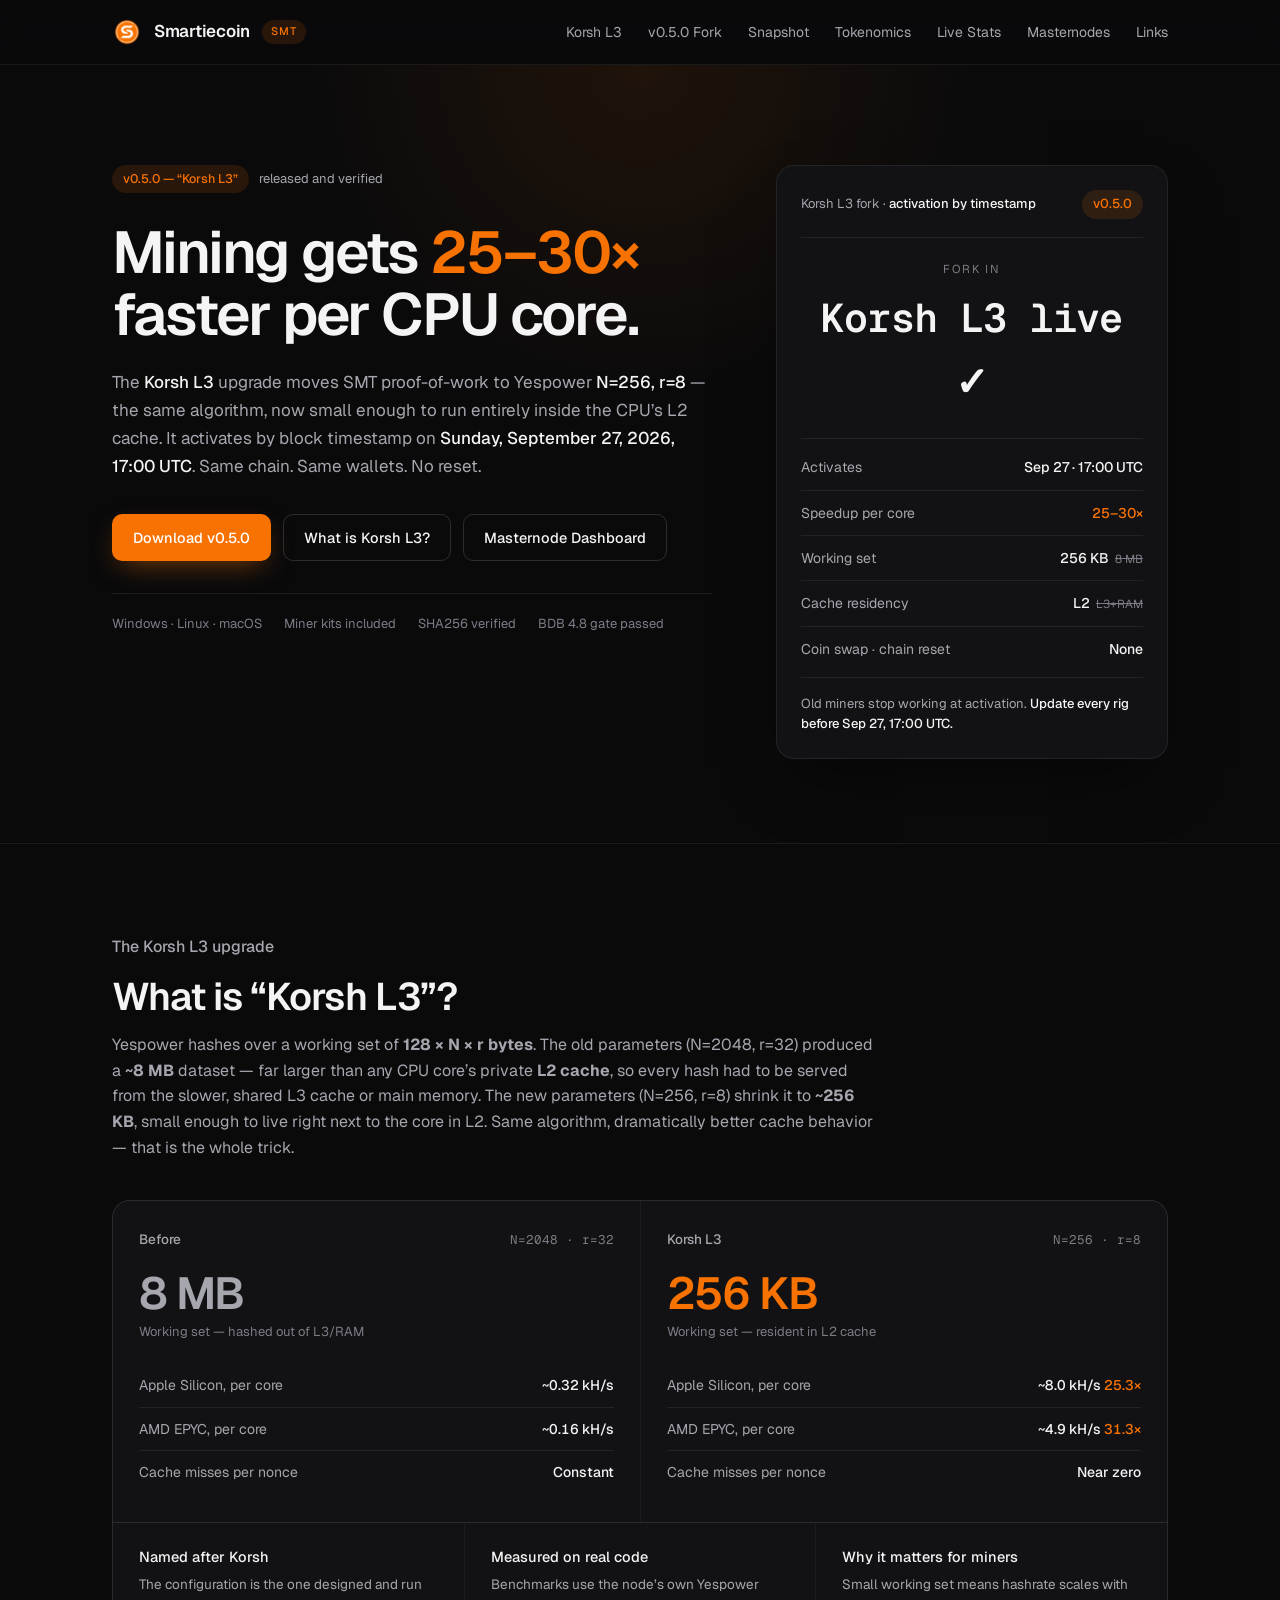
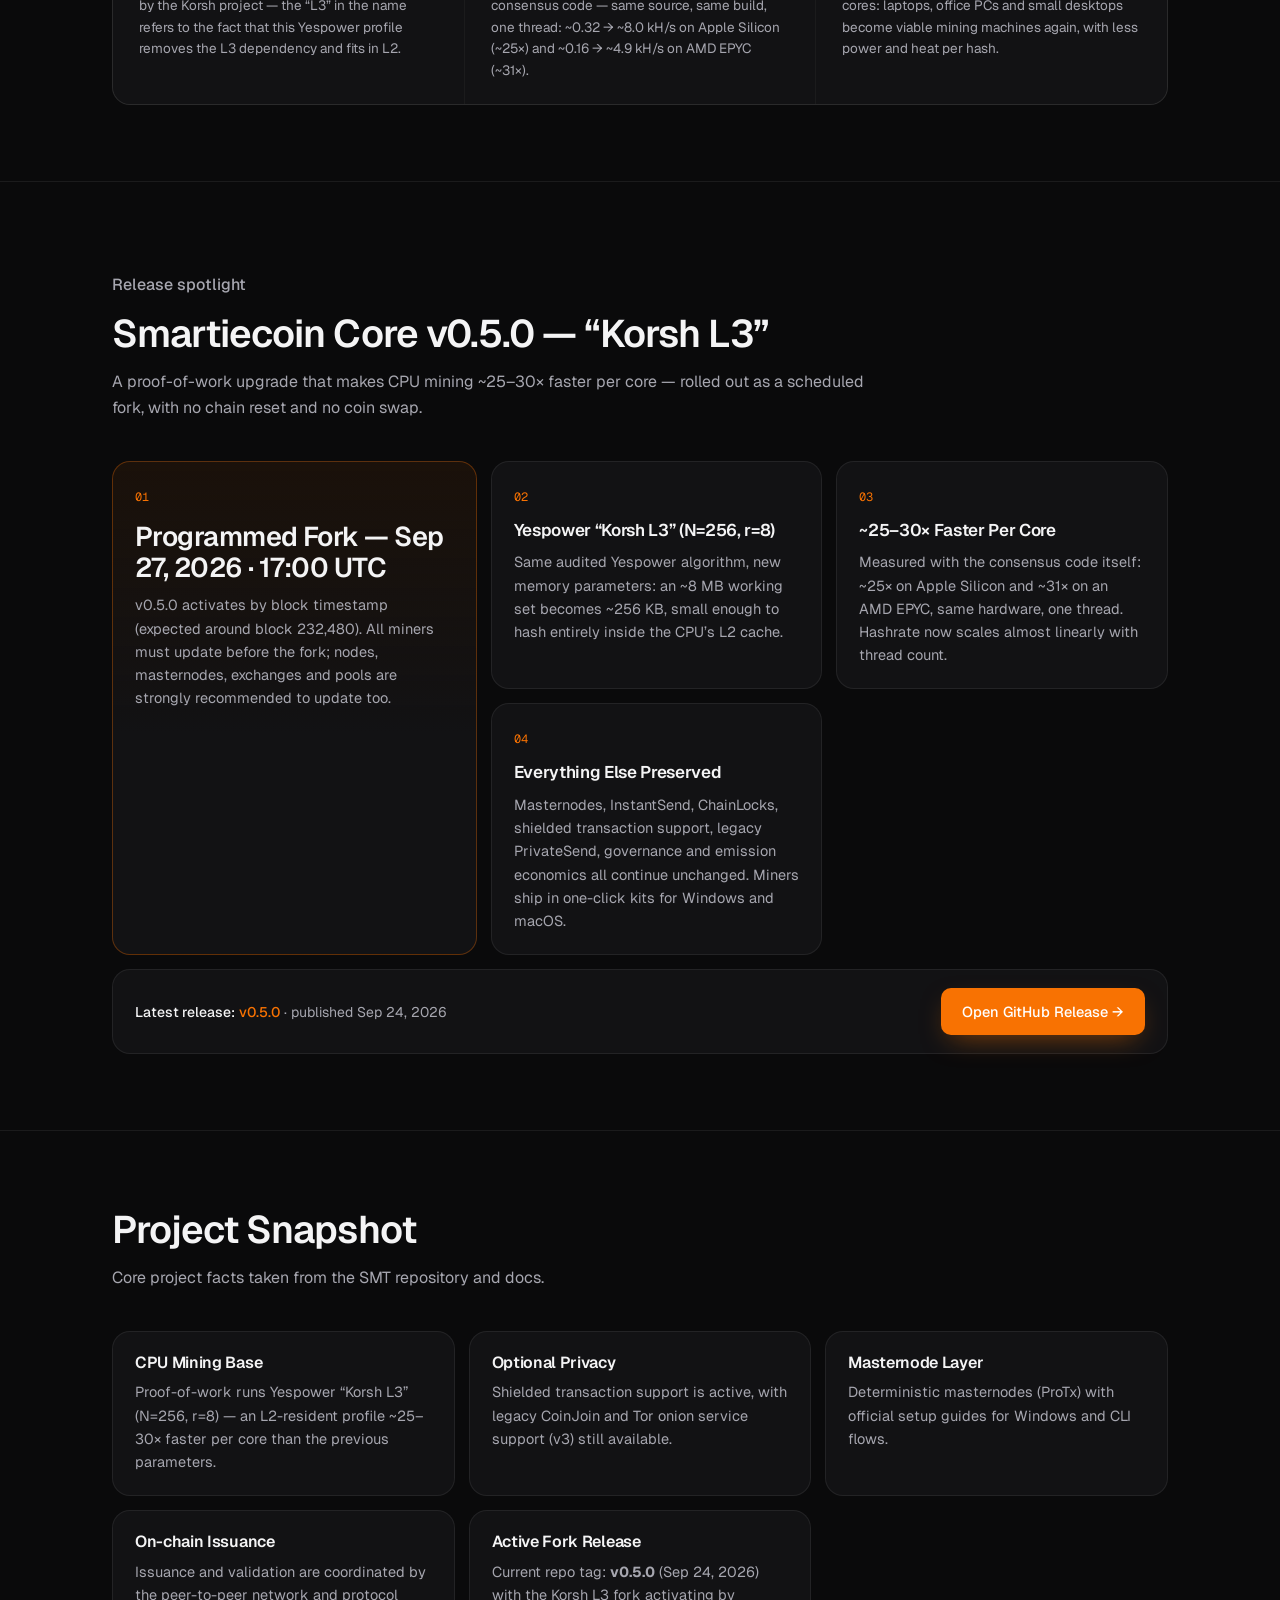
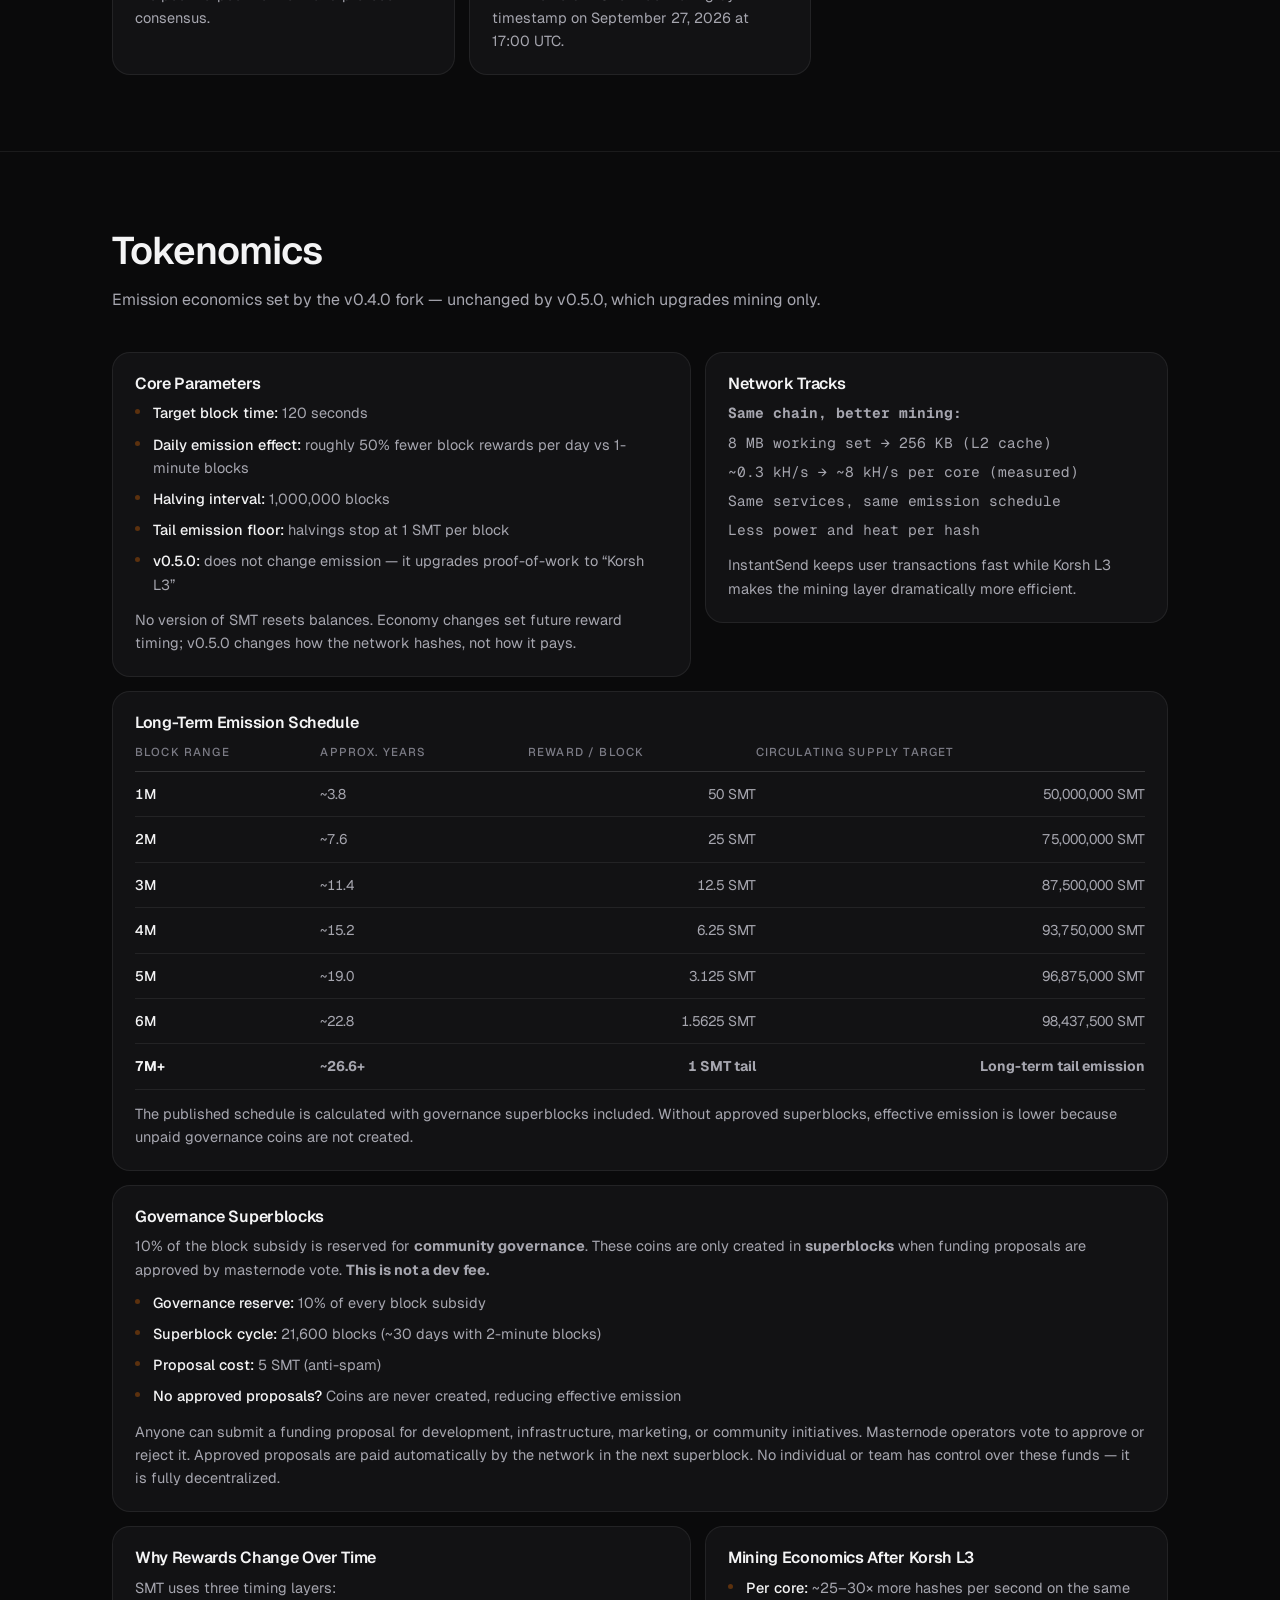
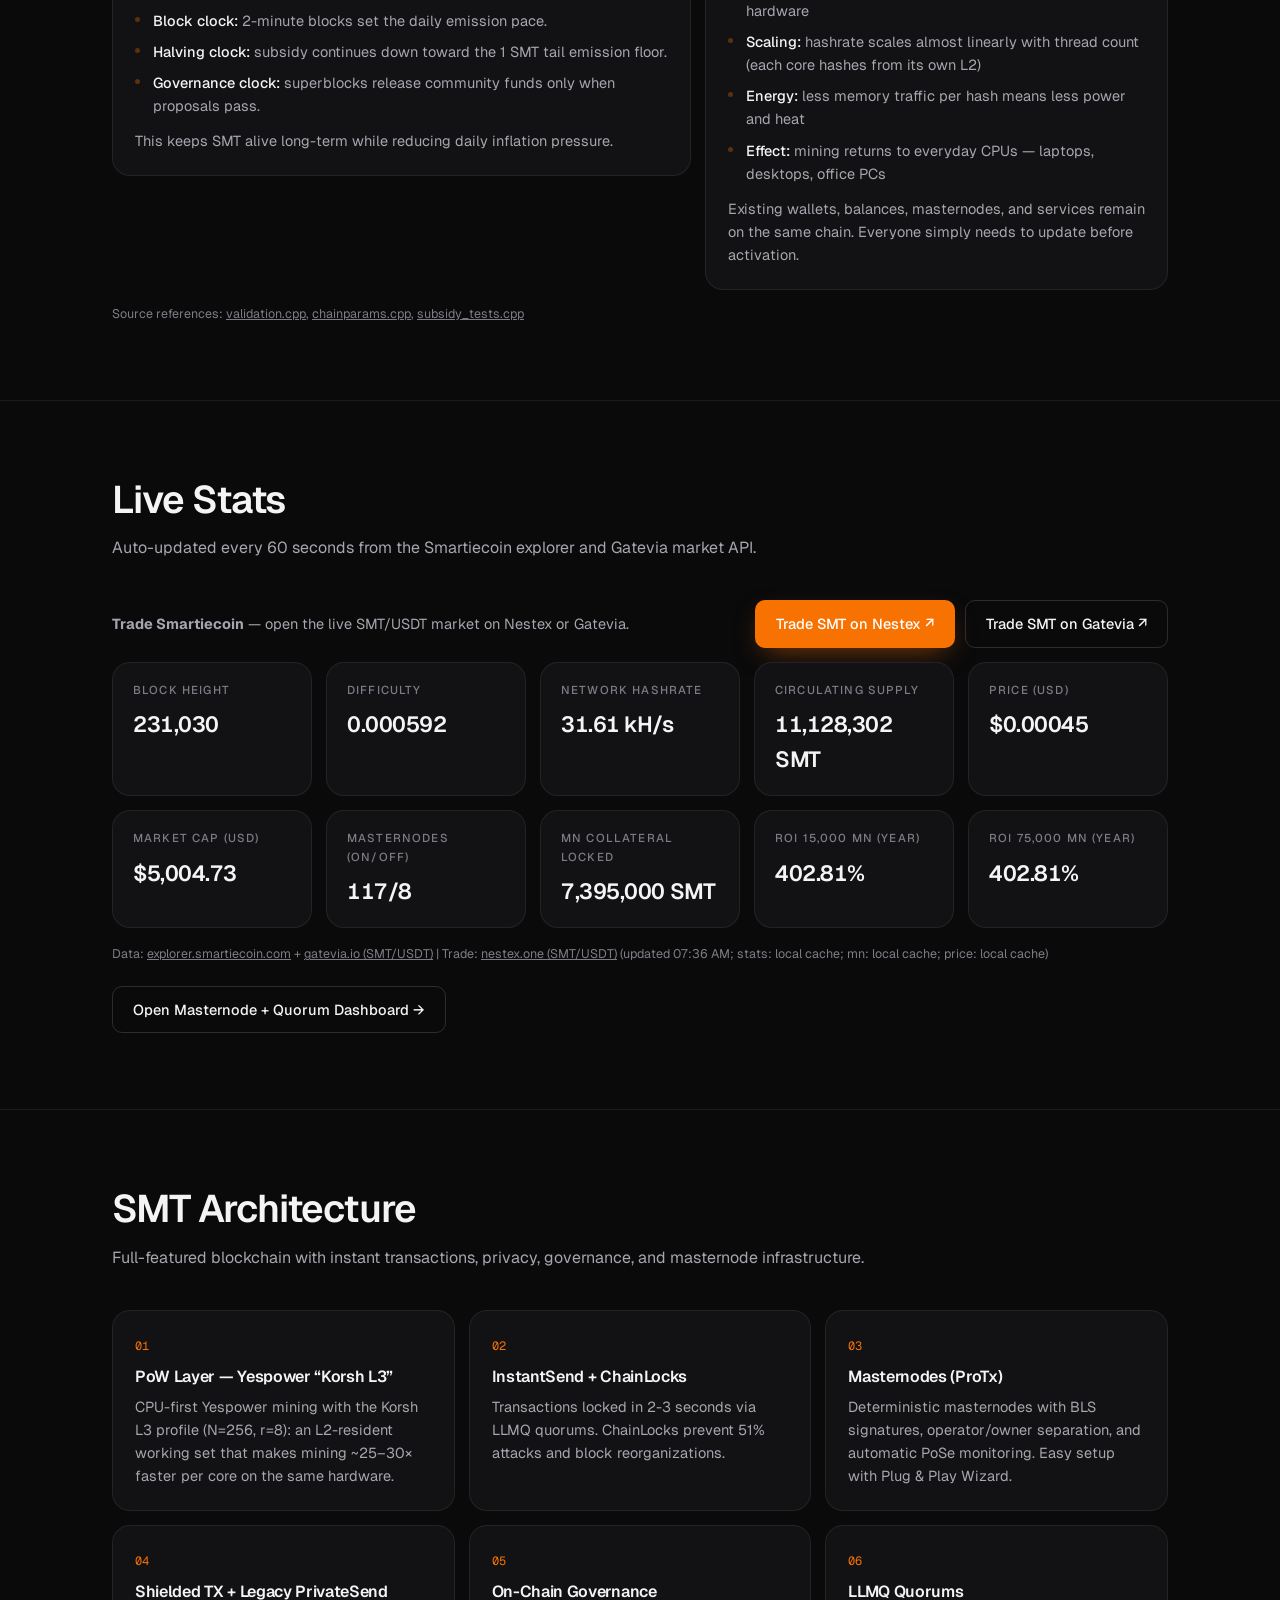
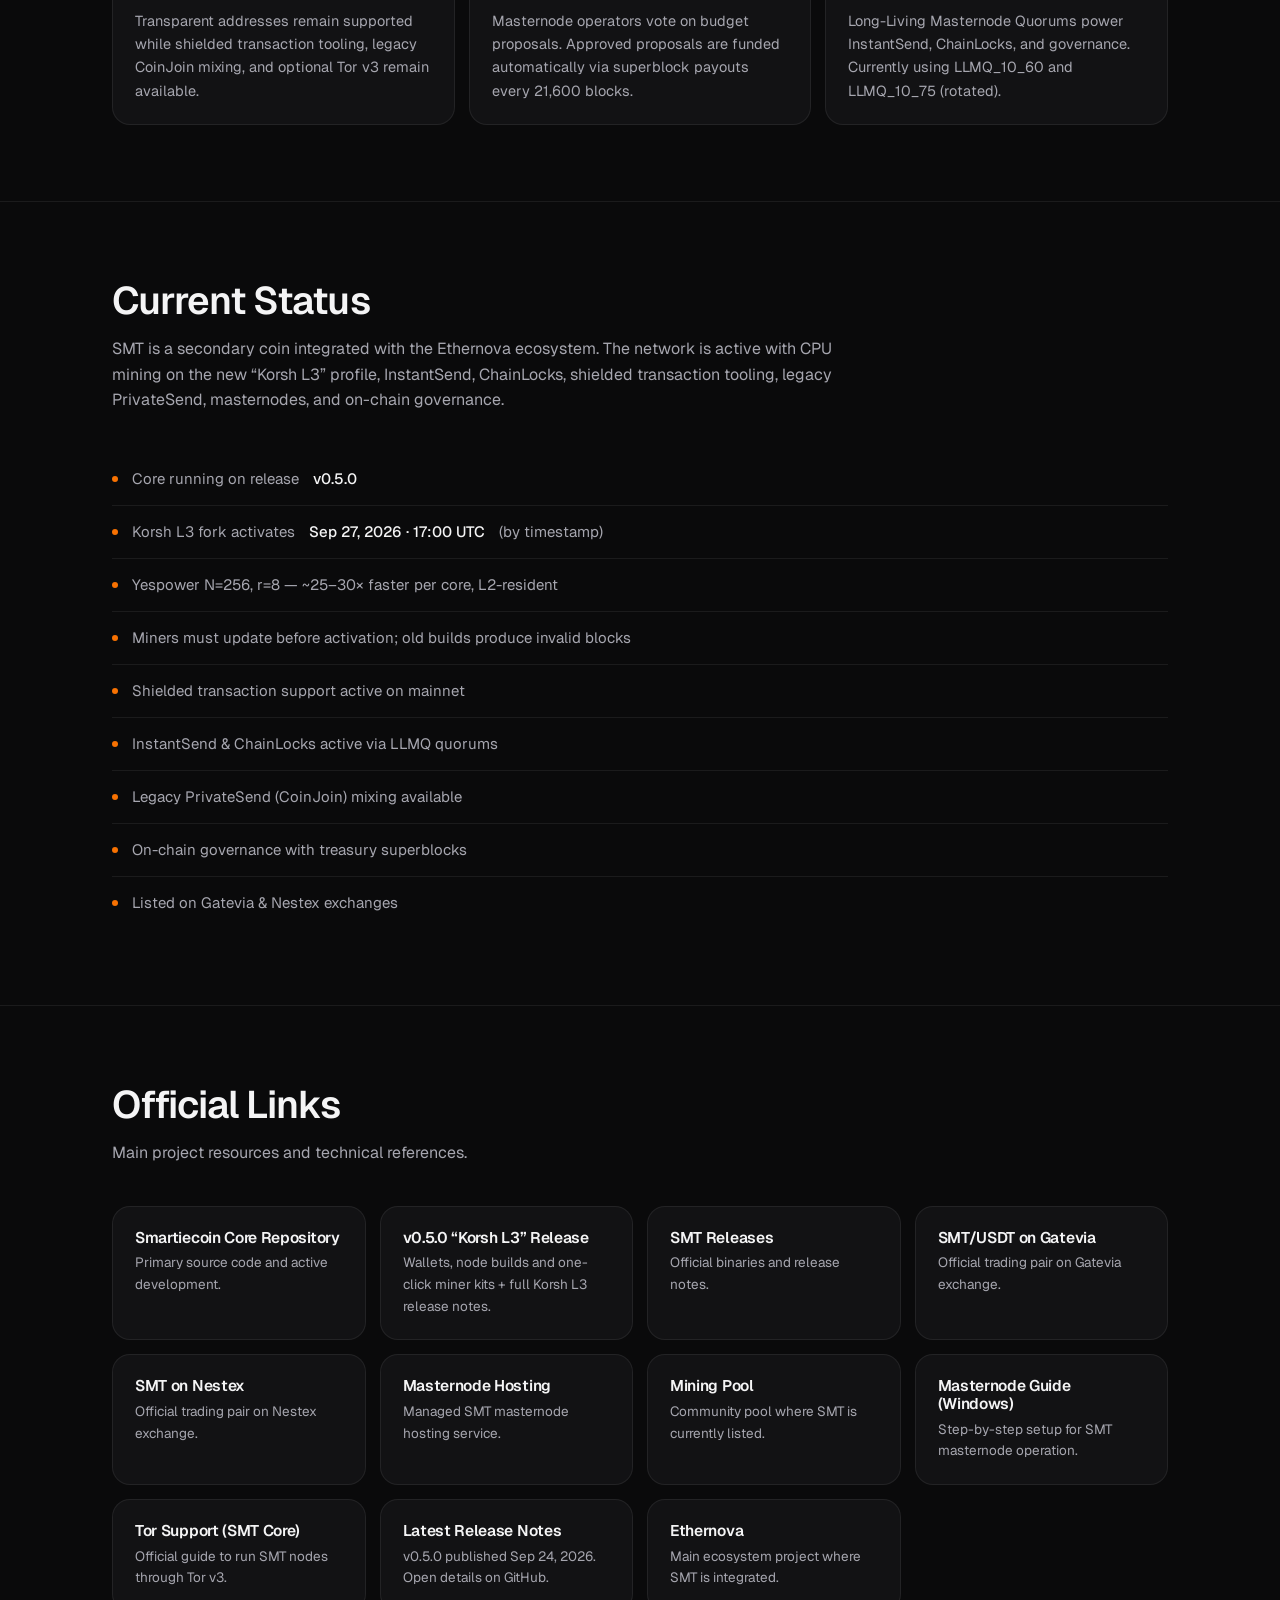
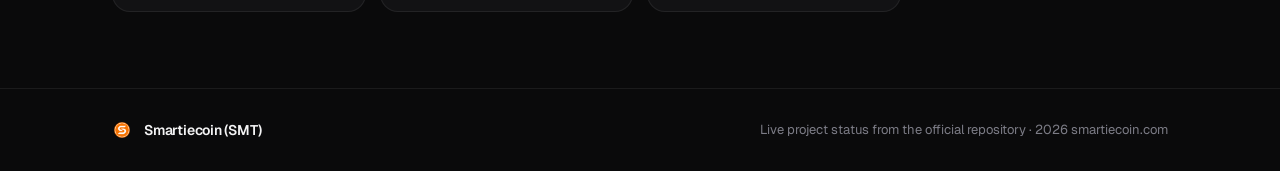
==== commit fc18bd46: "redesign: Carbon premium-minimalist brand system - New design language extracted from the official l" ====
--- a/index.html
+++ b/index.html
@@ -5,7 +5,7 @@
   <meta name="viewport" content="width=device-width, initial-scale=1">
   <title>Smartiecoin (SMT) | v0.5.0 "Korsh L3" Fork + Masternodes</title>
   <meta name="description" content="Smartiecoin (SMT) v0.5.0 'Korsh L3' activates Sunday, September 27, 2026 at 17:00 UTC: mining gets ~25–30× faster per CPU core, same chain, no reset. CPU mining, governance, deterministic masternodes.">
-  <meta name="theme-color" content="#0b1020">
+  <meta name="theme-color" content="#0a0a0b">
   <meta property="og:type" content="website">
   <meta property="og:title" content="Smartiecoin (SMT) — v0.5.0 &quot;Korsh L3&quot;">
   <meta property="og:description" content="The Korsh L3 fork: mining becomes ~25–30× faster per CPU core. Activates September 27, 2026 at 17:00 UTC — same chain, no reset.">
@@ -21,22 +21,18 @@
   <link rel="apple-touch-icon" href="assets/logo-mark.png">
   <link rel="preconnect" href="https://fonts.googleapis.com">
   <link rel="preconnect" href="https://fonts.gstatic.com" crossorigin>
-  <link href="https://fonts.googleapis.com/css2?family=Manrope:wght@400;500;700;800&amp;family=Outfit:wght@500;700;800&amp;display=swap" rel="stylesheet">
+  <link href="https://fonts.googleapis.com/css2?family=Geist:wght@400;500;600;700&amp;family=Geist+Mono:wght@400;500&amp;display=swap" rel="stylesheet">
   <link rel="stylesheet" href="styles.css">
   <script defer src="app.js"></script>
 </head>
 <body>
   <a class="skip-link" href="#main">Skip to content</a>
 
-  <div class="bg-noise" aria-hidden="true"></div>
-  <div class="bg-shape bg-shape-a" aria-hidden="true"></div>
-  <div class="bg-shape bg-shape-b" aria-hidden="true"></div>
-
   <header class="site-header">
     <div class="container header-row">
       <a class="brand" href="#top">
-        <img class="brand-logo" src="assets/logo-mark.png" alt="Smartiecoin logo" width="34" height="34">
-        <span>SMARTIECOIN</span>
+        <img class="brand-logo" src="assets/logo-mark.png" alt="Smartiecoin logo" width="30" height="30">
+        <span>Smartiecoin</span>
         <strong>SMT</strong>
       </a>
 
@@ -56,120 +52,106 @@
 
   <main id="main">
     <section id="top" class="hero">
-      <div class="container hero-grid">
-        <div class="hero-copy" data-reveal>
-          <p class="eyebrow">Smartiecoin Core v0.5.0 &mdash; &ldquo;Korsh L3&rdquo; is here</p>
-          <h1>Mining gets <span class="hl">25&ndash;30&times; faster</span> per CPU core.</h1>
-          <p class="lead">
-            The v0.5.0 &ldquo;Korsh L3&rdquo; upgrade moves SMT proof-of-work to
-            Yespower <strong>N=256, r=8</strong> &mdash; the same algorithm, now small enough to run
-            entirely inside the CPU&rsquo;s L2 cache. It activates by block timestamp on
-            <strong>Sunday, September 27, 2026, 17:00 UTC</strong>. Same chain. Same wallets. No reset.
-          </p>
-          <div class="hero-cta">
-            <a class="btn btn-primary" href="https://github.com/SmartiesCoin/Smartiecoin/releases/tag/v0.5.0" target="_blank" rel="noopener">Download v0.5.0</a>
-            <a class="btn btn-soft" href="#korsh">What is Korsh L3?</a>
-            <a class="btn btn-soft" href="masternodes.html">Masternode Dashboard</a>
-          </div>
-          <div class="hero-update-strip" data-reveal>
-            <span class="update-pill">Mandatory for miners</span>
-            <strong>v0.5.0</strong>
-            <span>Fork Sep 27 &middot; 17:00 UTC</span>
-            <span>~25&ndash;30&times; faster</span>
-            <span>Windows, Linux, macOS</span>
-          </div>
-        </div>
-
-        <aside class="fork-panel" data-reveal aria-label="Smartiecoin v0.5.0 Korsh L3 fork details">
-          <div class="fork-panel-top">
-            <span class="fork-kicker">Korsh L3 Fork</span>
-            <strong>v0.5.0</strong>
-          </div>
-          <div class="fork-metric fork-metric-main">
-            <span>Activation (by timestamp)</span>
-            <strong>Sep 27 &middot; 17:00 UTC</strong>
-          </div>
-          <div class="fork-metric-grid">
-            <div class="fork-metric">
-              <span>Speedup per core</span>
-              <strong>25&ndash;30&times;</strong>
+      <div class="container hero-inner">
+        <div class="hero-grid">
+          <div class="hero-copy" data-reveal>
+            <div class="hero-badge"><span class="chip">v0.5.0 &mdash; &ldquo;Korsh L3&rdquo;</span><span>released and verified</span></div>
+            <h1>Mining gets <span class="accent">25&ndash;30&times;</span> faster per CPU core.</h1>
+            <p class="lead">
+              The <b>Korsh L3</b> upgrade moves SMT proof-of-work to Yespower <b>N=256, r=8</b> &mdash;
+              the same algorithm, now small enough to run entirely inside the CPU&rsquo;s L2 cache. It activates
+              by block timestamp on <b>Sunday, September 27, 2026, 17:00 UTC</b>. Same chain. Same wallets. No reset.
+            </p>
+            <div class="hero-cta">
+              <a class="btn btn-primary" href="https://github.com/SmartiesCoin/Smartiecoin/releases/tag/v0.5.0" target="_blank" rel="noopener">Download v0.5.0</a>
+              <a class="btn btn-ghost" href="#korsh">What is Korsh L3?</a>
+              <a class="btn btn-ghost" href="masternodes.html">Masternode Dashboard</a>
             </div>
-            <div class="fork-metric">
-              <span>Working set</span>
-              <strong>256 KB</strong>
+            <div class="hero-meta">
+              <span>Windows · Linux · macOS</span>
+              <span>Miner kits included</span>
+              <span>SHA256 verified</span>
+              <span>BDB 4.8 gate passed</span>
             </div>
-            <div class="fork-metric">
-              <span>Cache level</span>
-              <strong>L2</strong>
+          </div>
+
+          <aside class="fork-card" data-reveal aria-label="Smartiecoin v0.5.0 Korsh L3 fork details">
+            <div class="fork-card-head">
+              <span>Korsh L3 fork · <b style="color:var(--ink);font-weight:500">activation by timestamp</b></span>
+              <span class="fork-badge">v0.5.0</span>
             </div>
-            <div class="fork-metric">
-              <span>Fork in</span>
-              <strong id="fork-countdown" data-fork-ts="1790528400">calculating...</strong>
+            <div class="countdown-block">
+              <div class="lbl">Fork in</div>
+              <div class="countdown-value" id="fork-countdown" data-fork-ts="1790528400">calculating...</div>
             </div>
-          </div>
-          <p>
-            No coin swap. No chain reset. Old miners stop working at activation &mdash; update every miner before the fork.
-          </p>
-        </aside>
-      </div>
-    </section>
-
-    <section id="korsh" class="section korsh-section">
-      <div class="container">
-        <div class="section-head" data-reveal>
-          <p class="eyebrow korsh-eyebrow">Deep dive</p>
+            <div class="fork-rows">
+              <div class="fork-row"><span class="k">Activates</span><span class="v">Sep 27 · 17:00 UTC</span></div>
+              <div class="fork-row"><span class="k">Speedup per core</span><span class="v acc">25&ndash;30&times;</span></div>
+              <div class="fork-row"><span class="k">Working set</span><span class="v">256 KB<small>8 MB</small></span></div>
+              <div class="fork-row"><span class="k">Cache residency</span><span class="v">L2<small>L3+RAM</small></span></div>
+              <div class="fork-row"><span class="k">Coin swap · chain reset</span><span class="v">None</span></div>
+            </div>
+            <div class="fork-note">Old miners stop working at activation. <b>Update every rig before Sep 27, 17:00 UTC.</b></div>
+          </aside>
+        </div>
+      </div>
+    </section>
+
+    <section id="korsh" class="section">
+      <div class="container">
+        <div class="section-head" data-reveal>
+          <p class="section-label">The Korsh L3 upgrade</p>
           <h2>What is &ldquo;Korsh L3&rdquo;?</h2>
           <p>
-            Yespower hashes over a working set of <strong>128 &times; N &times; r bytes</strong>.
-            The old parameters (N=2048, r=32) produced a <strong>~8 MB</strong> dataset &mdash; far larger than any
-            CPU core&rsquo;s private <strong>L2 cache</strong>, so every hash had to be served from the slower, shared
-            L3 cache or main memory. The new parameters (N=256, r=8) shrink it to <strong>~256 KB</strong>,
-            small enough to live right next to the core in L2.
+            Yespower hashes over a working set of <b>128 &times; N &times; r bytes</b>.
+            The old parameters (N=2048, r=32) produced a <b>~8 MB</b> dataset &mdash; far larger than any
+            CPU core&rsquo;s private <b>L2 cache</b>, so every hash had to be served from the slower, shared
+            L3 cache or main memory. The new parameters (N=256, r=8) shrink it to <b>~256 KB</b>,
+            small enough to live right next to the core in L2. Same algorithm, dramatically better cache
+            behavior &mdash; that is the whole trick.
           </p>
-          <p class="korsh-tagline">Same algorithm, dramatically better cache behavior &mdash; that is the whole trick.</p>
-        </div>
-
-        <div class="korsh-compare" data-reveal>
-          <div class="korsh-col korsh-col-old">
-            <span class="korsh-tag">Before</span>
-            <strong>N=2048 &middot; r=32</strong>
-            <div class="korsh-bar korsh-bar-8mb"><span>8 MB working set</span></div>
-            <ul>
-              <li>Hashed out of <strong>L3 / RAM</strong></li>
-              <li>~0.32 kH/s per core (Apple Silicon)</li>
-              <li>~0.16 kH/s per core (AMD EPYC)</li>
+        </div>
+
+        <div class="compare-grid" data-reveal>
+          <div class="compare-col is-old">
+            <div class="compare-head"><span class="nm">Before</span><span class="prm">N=2048 · r=32</span></div>
+            <div class="compare-set">8 MB</div>
+            <div class="compare-cap">Working set — hashed out of L3/RAM</div>
+            <ul class="compare-rows">
+              <li><span>Apple Silicon, per core</span><b>~0.32 kH/s</b></li>
+              <li><span>AMD EPYC, per core</span><b>~0.16 kH/s</b></li>
+              <li><span>Cache misses per nonce</span><b>Constant</b></li>
             </ul>
           </div>
-          <div class="korsh-vs" aria-hidden="true">&rarr;</div>
-          <div class="korsh-col korsh-col-new">
-            <span class="korsh-tag korsh-tag-new">Korsh L3</span>
-            <strong>N=256 &middot; r=8</strong>
-            <div class="korsh-bar korsh-bar-256kb"><span>256 KB working set</span></div>
-            <ul>
-              <li>Hashed inside <strong>L2 cache</strong></li>
-              <li>~8.0 kH/s per core (Apple Silicon, ~25&times;)</li>
-              <li>~4.9 kH/s per core (AMD EPYC, ~31&times;)</li>
+          <div class="compare-col is-new">
+            <div class="compare-head"><span class="nm">Korsh L3</span><span class="prm">N=256 · r=8</span></div>
+            <div class="compare-set">256 KB</div>
+            <div class="compare-cap">Working set — resident in L2 cache</div>
+            <ul class="compare-rows">
+              <li><span>Apple Silicon, per core</span><b>~8.0 kH/s <em>25.3&times;</em></b></li>
+              <li><span>AMD EPYC, per core</span><b>~4.9 kH/s <em>31.3&times;</em></b></li>
+              <li><span>Cache misses per nonce</span><b>Near zero</b></li>
             </ul>
           </div>
         </div>
 
-        <div class="korsh-notes">
-          <article class="card korsh-note-card" data-reveal>
-            <h3>Named after Korsh</h3>
+        <div class="notes-grid">
+          <article class="note-card" data-reveal>
+            <b>Named after Korsh</b>
             <p>
               The configuration is the one designed and run by the Korsh project &mdash; the &ldquo;L3&rdquo; in the name
               refers to the fact that this Yespower profile removes the L3 dependency and fits in L2.
             </p>
           </article>
-          <article class="card korsh-note-card" data-reveal>
-            <h3>Measured on real code</h3>
+          <article class="note-card" data-reveal>
+            <b>Measured on real code</b>
             <p>
               Benchmarks use the node&rsquo;s own Yespower consensus code &mdash; same source, same build, one thread:
               ~0.32 &rarr; ~8.0 kH/s on Apple Silicon (~25&times;) and ~0.16 &rarr; ~4.9 kH/s on AMD EPYC (~31&times;).
             </p>
           </article>
-          <article class="card korsh-note-card" data-reveal>
-            <h3>Why it matters for miners</h3>
+          <article class="note-card" data-reveal>
+            <b>Why it matters for miners</b>
             <p>
               Small working set means hashrate scales with cores: laptops, office PCs and small desktops become
               viable mining machines again, with less power and heat per hash.
@@ -179,10 +161,10 @@
       </div>
     </section>
 
-    <section id="release" class="section section-alt release-section">
-      <div class="container">
-        <div class="section-head" data-reveal>
-          <p class="eyebrow release-eyebrow">Release spotlight</p>
+    <section id="release" class="section">
+      <div class="container">
+        <div class="section-head" data-reveal>
+          <p class="section-label">Release spotlight</p>
           <h2>Smartiecoin Core v0.5.0 &mdash; &ldquo;Korsh L3&rdquo;</h2>
           <p>
             A proof-of-work upgrade that makes CPU mining ~25&ndash;30&times; faster per core &mdash;
@@ -191,35 +173,34 @@
         </div>
 
         <div class="release-grid">
-          <article class="card release-card release-card-featured" data-reveal>
-            <span>01</span>
-            <h3>Programmed Fork &mdash; Sep 27, 2026 &middot; 17:00 UTC</h3>
+          <article class="card release-card is-featured" data-reveal>
+            <span class="step">01</span>
+            <h3>Programmed Fork &mdash; Sep 27, 2026 · 17:00 UTC</h3>
             <p>v0.5.0 activates by block timestamp (expected around block 232,480). All miners must update before the fork; nodes, masternodes, exchanges and pools are strongly recommended to update too.</p>
           </article>
           <article class="card release-card" data-reveal>
-            <span>02</span>
+            <span class="step">02</span>
             <h3>Yespower &ldquo;Korsh L3&rdquo; (N=256, r=8)</h3>
             <p>Same audited Yespower algorithm, new memory parameters: an ~8 MB working set becomes ~256 KB, small enough to hash entirely inside the CPU&rsquo;s L2 cache.</p>
           </article>
           <article class="card release-card" data-reveal>
-            <span>03</span>
+            <span class="step">03</span>
             <h3>~25&ndash;30&times; Faster Per Core</h3>
             <p>Measured with the consensus code itself: ~25&times; on Apple Silicon and ~31&times; on an AMD EPYC, same hardware, one thread. Hashrate now scales almost linearly with thread count.</p>
           </article>
           <article class="card release-card" data-reveal>
-            <span>04</span>
+            <span class="step">04</span>
             <h3>Everything Else Preserved</h3>
             <p>Masternodes, InstantSend, ChainLocks, shielded transaction support, legacy PrivateSend, governance and emission economics all continue unchanged. Miners ship in one-click kits for Windows and macOS.</p>
           </article>
-        </div>
-
-        <div class="release-download-strip" data-reveal>
-          <div>
-            <strong>Latest release:</strong>
-            <span data-release-version>Loading...</span>
-            <span class="release-muted">published <span data-release-date>Loading...</span></span>
-          </div>
-          <a class="btn btn-primary" href="https://github.com/SmartiesCoin/Smartiecoin/releases/tag/v0.5.0" target="_blank" rel="noopener">Open GitHub Release &rarr;</a>
+          <div class="release-foot" data-reveal>
+            <div>
+              <b>Latest release:</b>
+              <span data-release-version>Loading...</span>
+              · published <span data-release-date>Loading...</span>
+            </div>
+            <a class="btn btn-primary" href="https://github.com/SmartiesCoin/Smartiecoin/releases/tag/v0.5.0" target="_blank" rel="noopener">Open GitHub Release &rarr;</a>
+          </div>
         </div>
       </div>
     </section>
@@ -231,7 +212,7 @@
           <p>Core project facts taken from the SMT repository and docs.</p>
         </div>
 
-        <div class="cards cards-3 snapshot-grid">
+        <div class="cards cards-3">
           <article class="card" data-reveal>
             <h3>CPU Mining Base</h3>
             <p>Proof-of-work runs Yespower &ldquo;Korsh L3&rdquo; (N=256, r=8) &mdash; an L2-resident profile ~25&ndash;30&times; faster per core than the previous parameters.</p>
@@ -250,28 +231,28 @@
           </article>
           <article class="card" data-reveal>
             <h3>Active Fork Release</h3>
-            <p>Current repo tag: <strong data-release-version>Loading...</strong> (<span data-release-date>Loading...</span>) with the Korsh L3 fork activating by timestamp on September 27, 2026 at 17:00 UTC.</p>
-          </article>
-        </div>
-      </div>
-    </section>
-
-    <section id="tokenomics" class="section section-alt">
+            <p>Current repo tag: <b data-release-version>Loading...</b> (<span data-release-date>Loading...</span>) with the Korsh L3 fork activating by timestamp on September 27, 2026 at 17:00 UTC.</p>
+          </article>
+        </div>
+      </div>
+    </section>
+
+    <section id="tokenomics" class="section">
       <div class="container">
         <div class="section-head" data-reveal>
           <h2>Tokenomics</h2>
           <p>Emission economics set by the v0.4.0 fork &mdash; unchanged by v0.5.0, which upgrades mining only.</p>
         </div>
 
-        <div class="tokenomics-grid">
+        <div class="tok-grid">
           <article class="card tokenomics-card" data-reveal>
             <h3>Core Parameters</h3>
             <ul class="tokenomics-list">
-              <li><strong>Target block time:</strong> 120 seconds</li>
-              <li><strong>Daily emission effect:</strong> roughly 50% fewer block rewards per day vs 1-minute blocks</li>
-              <li><strong>Halving interval:</strong> 1,000,000 blocks</li>
-              <li><strong>Tail emission floor:</strong> halvings stop at 1 SMT per block</li>
-              <li><strong>v0.5.0:</strong> does not change emission &mdash; it upgrades proof-of-work to &ldquo;Korsh L3&rdquo;</li>
+              <li><b>Target block time:</b> 120 seconds</li>
+              <li><b>Daily emission effect:</b> roughly 50% fewer block rewards per day vs 1-minute blocks</li>
+              <li><b>Halving interval:</b> 1,000,000 blocks</li>
+              <li><b>Tail emission floor:</b> halvings stop at 1 SMT per block</li>
+              <li><b>v0.5.0:</b> does not change emission &mdash; it upgrades proof-of-work to &ldquo;Korsh L3&rdquo;</li>
             </ul>
             <p class="tokenomics-note">
               No version of SMT resets balances. Economy changes set future reward timing; v0.5.0 changes how the network hashes, not how it pays.
@@ -280,7 +261,7 @@
 
           <article class="card tokenomics-card" data-reveal>
             <h3>Network Tracks</h3>
-            <p class="tokenomics-formula"><strong>Same chain, better mining:</strong></p>
+            <p class="tokenomics-formula"><b>Same chain, better mining:</b></p>
             <p class="tokenomics-formula">8 MB working set &rarr; 256 KB (L2 cache)</p>
             <p class="tokenomics-formula">~0.3 kH/s &rarr; ~8 kH/s per core (measured)</p>
             <p class="tokenomics-formula">Same services, same emission schedule</p>
@@ -291,10 +272,10 @@
           </article>
         </div>
 
-        <article class="card tokenomics-card tokenomics-table-card" data-reveal>
+        <article class="card tokenomics-card" style="margin-top:14px" data-reveal>
           <h3>Long-Term Emission Schedule</h3>
-          <div class="tokenomics-table-wrap">
-            <table class="tokenomics-table" aria-label="Smartiecoin long-term emission schedule">
+          <div class="tokenomics-table-wrap" style="overflow-x:auto;margin-top:10px">
+            <table class="tok-table" aria-label="Smartiecoin long-term emission schedule">
               <thead>
                 <tr>
                   <th>Block Range</th>
@@ -304,13 +285,13 @@
                 </tr>
               </thead>
               <tbody>
-                <tr><td>1M</td><td>~3.8</td><td>50 SMT</td><td>50,000,000 SMT</td></tr>
-                <tr><td>2M</td><td>~7.6</td><td>25 SMT</td><td>75,000,000 SMT</td></tr>
-                <tr><td>3M</td><td>~11.4</td><td>12.5 SMT</td><td>87,500,000 SMT</td></tr>
-                <tr><td>4M</td><td>~15.2</td><td>6.25 SMT</td><td>93,750,000 SMT</td></tr>
-                <tr><td>5M</td><td>~19.0</td><td>3.125 SMT</td><td>96,875,000 SMT</td></tr>
-                <tr><td>6M</td><td>~22.8</td><td>1.5625 SMT</td><td>98,437,500 SMT</td></tr>
-                <tr><td style="font-weight:bold">7M+</td><td style="font-weight:bold">~26.6+</td><td style="font-weight:bold">1 SMT tail</td><td style="font-weight:bold">Long-term tail emission</td></tr>
+                <tr><td>1M</td><td>~3.8</td><td class="num">50 SMT</td><td class="num">50,000,000 SMT</td></tr>
+                <tr><td>2M</td><td>~7.6</td><td class="num">25 SMT</td><td class="num">75,000,000 SMT</td></tr>
+                <tr><td>3M</td><td>~11.4</td><td class="num">12.5 SMT</td><td class="num">87,500,000 SMT</td></tr>
+                <tr><td>4M</td><td>~15.2</td><td class="num">6.25 SMT</td><td class="num">93,750,000 SMT</td></tr>
+                <tr><td>5M</td><td>~19.0</td><td class="num">3.125 SMT</td><td class="num">96,875,000 SMT</td></tr>
+                <tr><td>6M</td><td>~22.8</td><td class="num">1.5625 SMT</td><td class="num">98,437,500 SMT</td></tr>
+                <tr><td><b>7M+</b></td><td><b>~26.6+</b></td><td class="num"><b>1 SMT tail</b></td><td class="num"><b>Long-term tail emission</b></td></tr>
               </tbody>
             </table>
           </div>
@@ -319,28 +300,28 @@
           </p>
         </article>
 
-        <article class="card tokenomics-card tokenomics-table-card" data-reveal>
+        <article class="card tokenomics-card" style="margin-top:14px" data-reveal>
           <h3>Governance Superblocks</h3>
-          <p>10% of the block subsidy is reserved for <strong>community governance</strong>. These coins are only created in <strong>superblocks</strong> when funding proposals are approved by masternode vote. <strong>This is not a dev fee.</strong></p>
-          <ul class="tokenomics-list">
-            <li><strong>Governance reserve:</strong> 10% of every block subsidy</li>
-            <li><strong>Superblock cycle:</strong> 21,600 blocks (~30 days with 2-minute blocks)</li>
-            <li><strong>Proposal cost:</strong> 5 SMT (anti-spam)</li>
-            <li><strong>No approved proposals?</strong> Coins are never created, reducing effective emission</li>
+          <p>10% of the block subsidy is reserved for <b>community governance</b>. These coins are only created in <b>superblocks</b> when funding proposals are approved by masternode vote. <b>This is not a dev fee.</b></p>
+          <ul class="tokenomics-list" style="margin-top:10px">
+            <li><b>Governance reserve:</b> 10% of every block subsidy</li>
+            <li><b>Superblock cycle:</b> 21,600 blocks (~30 days with 2-minute blocks)</li>
+            <li><b>Proposal cost:</b> 5 SMT (anti-spam)</li>
+            <li><b>No approved proposals?</b> Coins are never created, reducing effective emission</li>
           </ul>
           <p class="tokenomics-note">
             Anyone can submit a funding proposal for development, infrastructure, marketing, or community initiatives. Masternode operators vote to approve or reject it. Approved proposals are paid automatically by the network in the next superblock. No individual or team has control over these funds &mdash; it is fully decentralized.
           </p>
         </article>
 
-        <div class="tokenomics-grid tokenomics-grid-bottom">
+        <div class="tok-grid" style="margin-top:14px">
           <article class="card tokenomics-card" data-reveal>
             <h3>Why Rewards Change Over Time</h3>
             <p>SMT uses three timing layers:</p>
-            <ul class="tokenomics-list">
-              <li><strong>Block clock:</strong> 2-minute blocks set the daily emission pace.</li>
-              <li><strong>Halving clock:</strong> subsidy continues down toward the 1 SMT tail emission floor.</li>
-              <li><strong>Governance clock:</strong> superblocks release community funds only when proposals pass.</li>
+            <ul class="tokenomics-list" style="margin-top:10px">
+              <li><b>Block clock:</b> 2-minute blocks set the daily emission pace.</li>
+              <li><b>Halving clock:</b> subsidy continues down toward the 1 SMT tail emission floor.</li>
+              <li><b>Governance clock:</b> superblocks release community funds only when proposals pass.</li>
             </ul>
             <p class="tokenomics-note">
               This keeps SMT alive long-term while reducing daily inflation pressure.
@@ -350,10 +331,10 @@
           <article class="card tokenomics-card" data-reveal>
             <h3>Mining Economics After Korsh L3</h3>
             <ul class="tokenomics-list">
-              <li><strong>Per core:</strong> ~25&ndash;30&times; more hashes per second on the same hardware</li>
-              <li><strong>Scaling:</strong> hashrate scales almost linearly with thread count (each core hashes from its own L2)</li>
-              <li><strong>Energy:</strong> less memory traffic per hash means less power and heat</li>
-              <li><strong>Effect:</strong> mining returns to everyday CPUs &mdash; laptops, desktops, office PCs</li>
+              <li><b>Per core:</b> ~25&ndash;30&times; more hashes per second on the same hardware</li>
+              <li><b>Scaling:</b> hashrate scales almost linearly with thread count (each core hashes from its own L2)</li>
+              <li><b>Energy:</b> less memory traffic per hash means less power and heat</li>
+              <li><b>Effect:</b> mining returns to everyday CPUs &mdash; laptops, desktops, office PCs</li>
             </ul>
             <p class="tokenomics-note">
               Existing wallets, balances, masternodes, and services remain on the same chain. Everyone simply needs to update before activation.
@@ -361,7 +342,7 @@
           </article>
         </div>
 
-        <p class="tokenomics-source" data-reveal>
+        <p class="src-note" data-reveal>
           Source references:
           <a href="https://github.com/SmartiesCoin/Smartiecoin/blob/main/src/validation.cpp" target="_blank" rel="noopener">validation.cpp</a>,
           <a href="https://github.com/SmartiesCoin/Smartiecoin/blob/main/src/chainparams.cpp" target="_blank" rel="noopener">chainparams.cpp</a>,
@@ -377,103 +358,106 @@
           <p>Auto-updated every 60 seconds from the Smartiecoin explorer and Gatevia market API.</p>
         </div>
 
-        <div id="exchanges" class="exchange-strip" data-reveal aria-label="Smartiecoin exchanges">
-          <div class="exchange-strip-copy">
-            <strong>Trade Smartiecoin</strong>
-            <span>Open the live SMT/USDT market on Nestex or Gatevia.</span>
-          </div>
-          <div class="exchange-actions">
+        <div class="trade-card" data-reveal aria-label="Smartiecoin exchanges">
+          <p><b>Trade Smartiecoin</b> — open the live SMT/USDT market on Nestex or Gatevia.</p>
+          <div class="btn-row">
             <a class="btn btn-primary" href="https://trade.nestex.one/spot/SMT" target="_blank" rel="noopener">Trade SMT on Nestex &nearr;</a>
-            <a class="btn btn-soft" href="https://gatevia.io/exchange/SMT_USDT" target="_blank" rel="noopener">Trade SMT on Gatevia &nearr;</a>
-          </div>
-        </div>
-
-        <div class="cards cards-3 stats-grid" data-reveal>
-          <article class="card stat-card">
-            <span>Block Height</span>
-            <strong data-stat="blockcount">--</strong>
-          </article>
-          <article class="card stat-card">
-            <span>Difficulty</span>
-            <strong data-stat="difficulty">--</strong>
-          </article>
-          <article class="card stat-card">
-            <span>Network Hashrate</span>
-            <strong data-stat="hashrate">--</strong>
-          </article>
-          <article class="card stat-card">
-            <span>Circulating Supply</span>
-            <strong data-stat="supply">--</strong>
-          </article>
-          <article class="card stat-card">
-            <span>Price (USD)</span>
-            <strong data-stat="price">--</strong>
-          </article>
-          <article class="card stat-card">
-            <span>Market Cap (USD)</span>
-            <strong data-stat="marketcap">--</strong>
-          </article>
-          <article class="card stat-card">
-            <span>Masternodes (On/Off)</span>
-            <strong data-stat="masternodes">--</strong>
-          </article>
-          <article class="card stat-card">
-            <span>MN Collateral Locked</span>
-            <strong data-stat="mnlocked">--</strong>
-          </article>
-          <article class="card stat-card">
-            <span>ROI 15,000 MN (year)</span>
-            <strong data-stat="roi15k">--</strong>
-          </article>
-          <article class="card stat-card stat-card-last-center">
-            <span>ROI 75,000 MN (year)</span>
-            <strong data-stat="roi75k">--</strong>
-          </article>
-        </div>
-
-        <p class="stats-note" id="stats-status" data-reveal>
+            <a class="btn btn-ghost" href="https://gatevia.io/exchange/SMT_USDT" target="_blank" rel="noopener">Trade SMT on Gatevia &nearr;</a>
+          </div>
+        </div>
+
+        <div class="stats-grid" style="margin-top:14px" data-reveal>
+          <div class="stat">
+            <div class="stat-label">Block Height</div>
+            <div class="stat-value" data-stat="blockcount">--</div>
+          </div>
+          <div class="stat">
+            <div class="stat-label">Difficulty</div>
+            <div class="stat-value" data-stat="difficulty">--</div>
+          </div>
+          <div class="stat">
+            <div class="stat-label">Network Hashrate</div>
+            <div class="stat-value" data-stat="hashrate">--</div>
+          </div>
+          <div class="stat">
+            <div class="stat-label">Circulating Supply</div>
+            <div class="stat-value" data-stat="supply">--</div>
+          </div>
+          <div class="stat">
+            <div class="stat-label">Price (USD)</div>
+            <div class="stat-value" data-stat="price">--</div>
+          </div>
+          <div class="stat">
+            <div class="stat-label">Market Cap (USD)</div>
+            <div class="stat-value" data-stat="marketcap">--</div>
+          </div>
+          <div class="stat">
+            <div class="stat-label">Masternodes (On/Off)</div>
+            <div class="stat-value" data-stat="masternodes">--</div>
+          </div>
+          <div class="stat">
+            <div class="stat-label">MN Collateral Locked</div>
+            <div class="stat-value" data-stat="mnlocked">--</div>
+          </div>
+          <div class="stat">
+            <div class="stat-label">ROI 15,000 MN (year)</div>
+            <div class="stat-value" data-stat="roi15k">--</div>
+          </div>
+          <div class="stat">
+            <div class="stat-label">ROI 75,000 MN (year)</div>
+            <div class="stat-value" data-stat="roi75k">--</div>
+          </div>
+        </div>
+
+        <p class="src-note" id="stats-status" style="margin-top:16px" data-reveal>
           Data: <a href="https://explorer.smartiecoin.com/info" target="_blank" rel="noopener">explorer.smartiecoin.com</a>
           + <a href="https://gatevia.io/exchange/SMT_USDT" target="_blank" rel="noopener">gatevia.io (SMT/USDT)</a>
           | Trade: <a href="https://trade.nestex.one/spot/SMT" target="_blank" rel="noopener">nestex.one (SMT/USDT)</a>
           <span id="stats-updated">(waiting for first update)</span>
         </p>
 
-        <p style="margin-top: 1rem; text-align: center;" data-reveal>
-          <a class="btn btn-primary" href="masternodes.html">Open Masternode + Quorum Dashboard &rarr;</a>
+        <p style="margin-top:22px" data-reveal>
+          <a class="btn btn-ghost" href="masternodes.html">Open Masternode + Quorum Dashboard &rarr;</a>
         </p>
       </div>
     </section>
 
-    <section id="tech" class="section section-alt">
+    <section id="tech" class="section">
       <div class="container">
         <div class="section-head" data-reveal>
           <h2>SMT Architecture</h2>
           <p>Full-featured blockchain with instant transactions, privacy, governance, and masternode infrastructure.</p>
         </div>
 
-        <div class="cards cards-3">
-          <article class="card feature" data-reveal>
-            <h3>1. PoW Layer &mdash; Yespower &ldquo;Korsh L3&rdquo;</h3>
+        <div class="tech-grid">
+          <article class="card" data-reveal>
+            <span class="layer-num">01</span>
+            <h3>PoW Layer &mdash; Yespower &ldquo;Korsh L3&rdquo;</h3>
             <p>CPU-first Yespower mining with the Korsh L3 profile (N=256, r=8): an L2-resident working set that makes mining ~25&ndash;30&times; faster per core on the same hardware.</p>
           </article>
-          <article class="card feature" data-reveal>
-            <h3>2. InstantSend + ChainLocks</h3>
+          <article class="card" data-reveal>
+            <span class="layer-num">02</span>
+            <h3>InstantSend + ChainLocks</h3>
             <p>Transactions locked in 2-3 seconds via LLMQ quorums. ChainLocks prevent 51% attacks and block reorganizations.</p>
           </article>
-          <article class="card feature" data-reveal>
-            <h3>3. Masternodes (ProTx)</h3>
+          <article class="card" data-reveal>
+            <span class="layer-num">03</span>
+            <h3>Masternodes (ProTx)</h3>
             <p>Deterministic masternodes with BLS signatures, operator/owner separation, and automatic PoSe monitoring. Easy setup with Plug &amp; Play Wizard.</p>
           </article>
-          <article class="card feature" data-reveal>
-            <h3>4. Shielded TX + Legacy PrivateSend</h3>
+          <article class="card" data-reveal>
+            <span class="layer-num">04</span>
+            <h3>Shielded TX + Legacy PrivateSend</h3>
             <p>Transparent addresses remain supported while shielded transaction tooling, legacy CoinJoin mixing, and optional Tor v3 remain available.</p>
           </article>
-          <article class="card feature" data-reveal>
-            <h3>5. On-Chain Governance</h3>
+          <article class="card" data-reveal>
+            <span class="layer-num">05</span>
+            <h3>On-Chain Governance</h3>
             <p>Masternode operators vote on budget proposals. Approved proposals are funded automatically via superblock payouts every 21,600 blocks.</p>
           </article>
-          <article class="card feature" data-reveal>
-            <h3>6. LLMQ Quorums</h3>
+          <article class="card" data-reveal>
+            <span class="layer-num">06</span>
+            <h3>LLMQ Quorums</h3>
             <p>Long-Living Masternode Quorums power InstantSend, ChainLocks, and governance. Currently using LLMQ_10_60 and LLMQ_10_75 (rotated).</p>
           </article>
         </div>
@@ -481,8 +465,8 @@
     </section>
 
     <section id="status" class="section">
-      <div class="container status-wrap" data-reveal>
-        <div>
+      <div class="container">
+        <div class="section-head" data-reveal>
           <h2>Current Status</h2>
           <p>
             SMT is a secondary coin integrated with the Ethernova ecosystem. The network is active with
@@ -490,28 +474,28 @@
             legacy PrivateSend, masternodes, and on-chain governance.
           </p>
         </div>
-        <ul class="status-list">
-          <li><span class="status-dot"></span> Core running on release <strong class="release-inline" data-release-version>Loading...</strong></li>
-          <li><span class="status-dot"></span> Korsh L3 fork activates <strong>Sep 27, 2026 &middot; 17:00 UTC</strong> (by timestamp)</li>
-          <li><span class="status-dot"></span> Yespower N=256, r=8 &mdash; ~25&ndash;30&times; faster per core, L2-resident</li>
-          <li><span class="status-dot"></span> Miners must update before activation; old builds produce invalid blocks</li>
-          <li><span class="status-dot"></span> Shielded transaction support active on mainnet</li>
-          <li><span class="status-dot"></span> InstantSend &amp; ChainLocks active via LLMQ quorums</li>
-          <li><span class="status-dot"></span> Legacy PrivateSend (CoinJoin) mixing available</li>
-          <li><span class="status-dot"></span> On-chain governance with treasury superblocks</li>
-          <li><span class="status-dot"></span> Listed on Gatevia &amp; Nestex exchanges</li>
+        <ul class="status-list" data-reveal>
+          <li>Core running on release <b data-release-version>Loading...</b></li>
+          <li>Korsh L3 fork activates <b>Sep 27, 2026 · 17:00 UTC</b> (by timestamp)</li>
+          <li>Yespower N=256, r=8 &mdash; ~25&ndash;30&times; faster per core, L2-resident</li>
+          <li>Miners must update before activation; old builds produce invalid blocks</li>
+          <li>Shielded transaction support active on mainnet</li>
+          <li>InstantSend &amp; ChainLocks active via LLMQ quorums</li>
+          <li>Legacy PrivateSend (CoinJoin) mixing available</li>
+          <li>On-chain governance with treasury superblocks</li>
+          <li>Listed on Gatevia &amp; Nestex exchanges</li>
         </ul>
       </div>
     </section>
 
-    <section id="links" class="section section-alt">
+    <section id="links" class="section">
       <div class="container">
         <div class="section-head" data-reveal>
           <h2>Official Links</h2>
           <p>Main project resources and technical references.</p>
         </div>
 
-        <div class="cards cards-2">
+        <div class="links-grid">
           <a class="card link-card" data-reveal href="https://github.com/SmartiesCoin/Smartiecoin" target="_blank" rel="noopener">
             <h3>Smartiecoin Core Repository</h3>
             <p>Primary source code and active development.</p>
@@ -563,8 +547,11 @@
 
   <footer class="site-footer">
     <div class="container footer-row">
-      <p>Smartiecoin (SMT) - Live project status from the official repository.</p>
-      <p><span id="year"></span> smartiecoin.com</p>
+      <a class="brand" href="#top">
+        <img src="assets/logo-mark.png" alt="" width="20" height="20">
+        <span>Smartiecoin (SMT)</span>
+      </a>
+      <p>Live project status from the official repository · <span id="year"></span> smartiecoin.com</p>
     </div>
   </footer>
 </body>
--- a/styles.css
+++ b/styles.css
@@ -1,1193 +1,1252 @@
-﻿:root {
-  --bg: #070a16;
-  --bg-soft: #0f1426;
-  --bg-alt: #131a31;
-  --ink: #f7f9ff;
-  --ink-soft: #aab2d4;
-  --line: #273153;
-  --orange: #ff9328;
-  --orange-deep: #ff6e32;
-  --mint: #39d6c3;
-  --berry: #ff4f8f;
-  --sky: #51a8ff;
-  --violet: #7f7bff;
-  --radius-lg: 22px;
-  --radius-md: 14px;
-  --shadow: 0 16px 42px rgba(2, 5, 14, 0.45);
-  --container: 1120px;
-}
-
-* {
-  box-sizing: border-box;
-}
+﻿/* ============================================================
+   Smartiecoin — Design System "Carbon" (v0.5.0)
+   Premium minimal · Geist · single brand accent extracted
+   from the official logo mark (#F87202)
+   ============================================================ */
+
+:root {
+  /* Ground */
+  --bg: #0a0a0b;
+  --surface: #121214;
+  --surface-2: #17171a;
+  --line: rgba(255, 255, 255, 0.07);
+  --line-strong: rgba(255, 255, 255, 0.14);
+
+  /* Ink */
+  --ink: #f4f4f5;
+  --ink-soft: #a6a6af;
+  --ink-faint: #7c7c86;
+
+  /* Brand — exact orange sampled from assets/logo-mark.png */
+  --brand: #f87202;
+  --brand-soft: rgba(248, 114, 2, 0.12);
+  --brand-line: rgba(248, 114, 2, 0.32);
+
+  /* Semantic */
+  --good: #5ad29a;
+  --warn: #f8a802;
+  --bad: #f87272;
+
+  /* Shape */
+  --radius-sm: 8px;
+  --radius-md: 12px;
+  --radius-lg: 18px;
+
+  --font-sans: "Geist", -apple-system, BlinkMacSystemFont, "Segoe UI", sans-serif;
+  --font-mono: "Geist Mono", ui-monospace, "SF Mono", monospace;
+}
+
+* { box-sizing: border-box; margin: 0; padding: 0; }
 
 html {
   scroll-behavior: smooth;
+  -webkit-font-smoothing: antialiased;
+  text-rendering: optimizeLegibility;
 }
 
 body {
-  margin: 0;
-  font-family: "Manrope", sans-serif;
+  background: var(--bg);
   color: var(--ink);
-  background:
-    radial-gradient(circle at 8% -12%, rgba(255, 112, 51, 0.34) 0%, rgba(255, 112, 51, 0) 40%),
-    radial-gradient(circle at 100% 10%, rgba(81, 168, 255, 0.28) 0%, rgba(81, 168, 255, 0) 36%),
-    radial-gradient(circle at 70% 90%, rgba(255, 79, 143, 0.2) 0%, rgba(255, 79, 143, 0) 48%),
-    var(--bg);
-  line-height: 1.55;
-}
-
-img {
-  max-width: 100%;
-  display: block;
-}
-
-a {
-  color: inherit;
-  text-decoration: none;
+  font-family: var(--font-sans);
+  font-size: 15.5px;
+  line-height: 1.6;
+}
+
+img { max-width: 100%; display: block; }
+
+a { color: inherit; }
+
+code {
+  font-family: var(--font-mono);
+  font-size: 0.92em;
+  background: rgba(255, 255, 255, 0.06);
+  border: 1px solid var(--line);
+  border-radius: 6px;
+  padding: 0.1em 0.4em;
+  color: var(--ink);
+}
+
+.container {
+  max-width: 1120px;
+  margin: 0 auto;
+  padding: 0 32px;
 }
 
 .skip-link {
   position: absolute;
   left: -9999px;
   top: 0;
-}
-
-.skip-link:focus {
-  left: 12px;
-  top: 12px;
+  background: var(--brand);
+  color: #fff;
+  padding: 10px 16px;
+  border-radius: var(--radius-sm);
   z-index: 100;
-  background: #ffffff;
-  color: #0d1020;
-  padding: 8px 10px;
-  border-radius: 8px;
-}
-
-.container {
-  width: min(var(--container), calc(100% - 2rem));
-  margin-inline: auto;
-}
-
-.bg-noise {
-  position: fixed;
-  inset: 0;
-  z-index: -3;
-  opacity: 0.06;
-  background-image: radial-gradient(#d7ddff 0.65px, transparent 0.65px);
-  background-size: 8px 8px;
-  pointer-events: none;
-}
-
-.bg-shape {
-  position: fixed;
-  z-index: -2;
-  filter: blur(68px);
-  opacity: 0.3;
-  pointer-events: none;
-  animation: drift 16s ease-in-out infinite alternate;
-}
-
-.bg-shape-a {
-  width: 330px;
-  height: 330px;
-  top: 12%;
-  left: -90px;
-  border-radius: 999px;
-  background: var(--orange);
-}
-
-.bg-shape-b {
-  width: 420px;
-  height: 420px;
-  right: -130px;
-  top: 35%;
-  border-radius: 999px;
-  background: var(--sky);
-  animation-delay: 2s;
-}
-
-@keyframes drift {
-  from {
-    transform: translateY(-8px) translateX(-9px);
-  }
-  to {
-    transform: translateY(20px) translateX(14px);
-  }
-}
+  font-weight: 500;
+}
+.skip-link:focus { left: 16px; top: 16px; }
+
+/* ---------- Header ---------- */
 
 .site-header {
   position: sticky;
   top: 0;
-  z-index: 50;
-  border-bottom: 1px solid rgba(50, 64, 104, 0.7);
-  backdrop-filter: blur(10px);
-  background: rgba(8, 12, 27, 0.76);
+  z-index: 20;
+  background: rgba(10, 10, 11, 0.82);
+  backdrop-filter: blur(12px);
+  -webkit-backdrop-filter: blur(12px);
+  border-bottom: 1px solid var(--line);
 }
 
 .header-row {
-  min-height: 72px;
   display: flex;
   align-items: center;
   justify-content: space-between;
-  gap: 1rem;
+  height: 64px;
+  gap: 20px;
 }
 
 .brand {
-  display: inline-flex;
-  align-items: center;
-  gap: 0.6rem;
-  font-family: "Outfit", sans-serif;
-  font-weight: 800;
-  letter-spacing: 0.02em;
-}
-
-.brand-logo {
-  border-radius: 50%;
-  filter: drop-shadow(0 4px 8px rgba(0, 0, 0, 0.45));
-}
-
-.brand span {
-  color: #f4f7ff;
-}
+  display: flex;
+  align-items: center;
+  gap: 12px;
+  text-decoration: none;
+  color: var(--ink);
+  font-weight: 600;
+  font-size: 17px;
+  letter-spacing: -0.015em;
+}
+
+.brand-logo { width: 30px; height: 30px; }
 
 .brand strong {
-  color: #fff;
-  background: linear-gradient(120deg, var(--orange) 0%, var(--berry) 100%);
+  font-size: 11px;
+  font-weight: 500;
+  letter-spacing: 0.08em;
+  color: var(--brand);
+  background: var(--brand-soft);
   border-radius: 999px;
-  padding: 0.16rem 0.52rem;
-  font-size: 0.78rem;
+  padding: 3px 9px;
 }
 
 .nav-links {
-  display: inline-flex;
-  gap: 1rem;
-  align-items: center;
+  display: flex;
+  gap: 26px;
+  font-size: 14px;
+  color: var(--ink-soft);
 }
 
 .nav-links a {
-  font-size: 0.94rem;
-  color: #b8c2e9;
-  padding: 0.38rem 0.52rem;
-  border-radius: 8px;
-  transition: color 0.2s ease, background 0.2s ease;
+  color: inherit;
+  text-decoration: none;
+  transition: color 0.15s ease;
 }
 
 .nav-links a:hover,
-.nav-links a:focus-visible {
-  color: #fff;
-  background: rgba(114, 132, 199, 0.2);
-}
+.nav-links a[aria-current="page"] { color: var(--ink); }
 
 .menu-toggle {
   display: none;
-  border: 1px solid #3a4670;
-  background: #171f39;
+  font: inherit;
+  font-size: 14px;
+  font-weight: 500;
   color: var(--ink);
+  background: transparent;
+  border: 1px solid var(--line-strong);
+  border-radius: 999px;
+  padding: 8px 16px;
+  cursor: pointer;
+}
+
+/* ---------- Buttons ---------- */
+
+.btn {
+  display: inline-flex;
+  align-items: center;
+  gap: 8px;
+  font-family: var(--font-sans);
+  font-size: 14.5px;
+  font-weight: 500;
+  text-decoration: none;
   border-radius: 10px;
-  font: inherit;
-  font-weight: 700;
-  padding: 0.42rem 0.74rem;
-}
+  padding: 11px 20px;
+  border: 1px solid transparent;
+  cursor: pointer;
+  transition: opacity 0.15s ease, border-color 0.15s ease, background 0.15s ease;
+  white-space: nowrap;
+}
+
+.btn-primary {
+  background: var(--brand);
+  color: #fff;
+  box-shadow: 0 10px 28px -10px rgba(248, 114, 2, 0.55);
+}
+.btn-primary:hover { opacity: 0.9; }
+
+.btn-ghost,
+.btn-soft {
+  color: var(--ink);
+  border-color: var(--line-strong);
+  background: transparent;
+}
+.btn-ghost:hover,
+.btn-soft:hover { border-color: rgba(255, 255, 255, 0.3); }
+
+/* ---------- Sections ---------- */
+
+.section { padding: 76px 0; border-top: 1px solid var(--line); }
+.section-alt { background: transparent; }
+
+.section-head { margin-bottom: 40px; }
+
+.section-label {
+  font-size: 13px;
+  font-weight: 500;
+  color: var(--brand);
+  margin-bottom: 14px;
+}
+
+.eyebrow {
+  font-size: 13px;
+  font-weight: 500;
+  color: var(--brand);
+  margin-bottom: 14px;
+}
+
+h1, h2, h3 { font-weight: 600; letter-spacing: -0.02em; line-height: 1.15; }
+
+h2 { font-size: clamp(1.7rem, 3.2vw, 2.4rem); letter-spacing: -0.025em; }
+
+.section-head p,
+.section-sub {
+  color: var(--ink-soft);
+  max-width: 70ch;
+  margin-top: 14px;
+  font-size: 16px;
+}
+
+.section-head code,
+.section-sub code { color: var(--ink); }
+
+/* ---------- Cards ---------- */
+
+.card {
+  background: var(--surface);
+  border: 1px solid var(--line);
+  border-radius: var(--radius-lg);
+  padding: 22px;
+}
+
+.card h3 { font-size: 16px; margin-bottom: 8px; }
+
+.card p { color: var(--ink-soft); font-size: 14.5px; }
+
+.cards {
+  display: grid;
+  gap: 14px;
+  grid-template-columns: repeat(auto-fit, minmax(280px, 1fr));
+}
+
+.cards-2 { grid-template-columns: repeat(auto-fit, minmax(320px, 1fr)); }
+.cards-3 { grid-template-columns: repeat(auto-fit, minmax(260px, 1fr)); }
+
+.card .label {
+  display: block;
+  font-size: 11.5px;
+  font-weight: 500;
+  letter-spacing: 0.12em;
+  text-transform: uppercase;
+  color: var(--ink-faint);
+  margin-bottom: 8px;
+}
+
+.card .value {
+  font-size: 24px;
+  font-weight: 600;
+  letter-spacing: -0.02em;
+  font-variant-numeric: tabular-nums;
+}
+
+.card .value.brand { color: var(--brand); }
+
+.card .sub {
+  margin-top: 6px;
+  font-size: 13px;
+  color: var(--ink-soft);
+}
+
+/* ---------- Hero ---------- */
 
 .hero {
-  padding: 4.7rem 0 3.3rem;
-}
-
-.hero-grid {
-  display: grid;
-  grid-template-columns: minmax(0, 1.02fr) minmax(340px, 0.78fr);
-  gap: 1.4rem;
-  align-items: center;
-}
-
-.eyebrow {
-  display: inline-block;
-  margin: 0;
-  background: linear-gradient(90deg, rgba(255, 147, 40, 0.28) 0%, rgba(127, 123, 255, 0.28) 100%);
-  border: 1px solid rgba(154, 129, 255, 0.5);
-  border-radius: 999px;
-  padding: 0.35rem 0.8rem;
-  font-size: 0.82rem;
-  font-weight: 800;
-  letter-spacing: 0.04em;
-  text-transform: uppercase;
-  color: #f4eeff;
-}
-
-h1,
-h2,
-h3 {
-  margin: 0;
-  font-family: "Outfit", sans-serif;
-  line-height: 1.1;
-  letter-spacing: -0.015em;
-}
-
-h1 {
-  margin-top: 1rem;
-  font-size: clamp(2rem, 4.6vw, 3.75rem);
-  text-wrap: balance;
-}
-
-.hero .lead {
-  margin: 1rem 0 1.4rem;
-  max-width: 64ch;
-  color: #b4bfdf;
-  font-size: 1.04rem;
-}
-
-.hero-cta {
-  display: flex;
-  flex-wrap: wrap;
-  gap: 0.64rem;
-}
-
-.hero-update-strip {
-  width: fit-content;
-  max-width: 100%;
-  margin-top: 1rem;
-  display: flex;
-  flex-wrap: wrap;
-  align-items: center;
-  gap: 0.45rem;
-  padding: 0.52rem;
-  border: 1px solid rgba(90, 114, 188, 0.58);
-  border-radius: 999px;
-  background:
-    linear-gradient(135deg, rgba(57, 214, 195, 0.14), rgba(255, 147, 40, 0.09)),
-    rgba(8, 12, 27, 0.58);
-  box-shadow: 0 14px 32px rgba(4, 7, 18, 0.28);
-}
-
-.hero-update-strip span,
-.hero-update-strip strong {
-  display: inline-flex;
-  align-items: center;
-  min-height: 2rem;
-  padding: 0.24rem 0.68rem;
-  border-radius: 999px;
-  color: #dbe7ff;
-  background: rgba(21, 30, 58, 0.72);
-  font-size: 0.84rem;
-  font-weight: 800;
-}
-
-.hero-update-strip strong {
-  color: #ffffff;
-  background: linear-gradient(120deg, rgba(255, 147, 40, 0.72), rgba(255, 79, 143, 0.72));
-}
-
-.hero-update-strip .update-pill {
-  color: #07101c;
-  background: linear-gradient(120deg, #39d6c3, #ffcf73);
-  letter-spacing: 0.04em;
-  text-transform: uppercase;
-}
-
-.fork-panel {
   position: relative;
   overflow: hidden;
-  border-radius: 30px;
-  padding: clamp(1rem, 2.5vw, 1.35rem);
-  border: 1px solid rgba(92, 119, 207, 0.62);
-  background:
-    radial-gradient(circle at 14% 0%, rgba(57, 214, 195, 0.26), transparent 31%),
-    radial-gradient(circle at 100% 16%, rgba(255, 147, 40, 0.24), transparent 34%),
-    linear-gradient(150deg, rgba(18, 28, 59, 0.96), rgba(7, 11, 26, 0.96));
-  box-shadow: 0 24px 70px rgba(2, 6, 18, 0.56);
-}
-
-.fork-panel::before {
+  padding: 100px 0 84px;
+}
+
+.hero::before {
   content: "";
   position: absolute;
-  inset: 14px;
-  border: 1px solid rgba(255, 255, 255, 0.08);
-  border-radius: 24px;
+  top: -320px;
+  left: 50%;
+  transform: translateX(-50%);
+  width: 920px;
+  height: 640px;
+  border-radius: 50%;
+  background: radial-gradient(circle, rgba(248, 114, 2, 0.09), transparent 62%);
   pointer-events: none;
 }
 
-.fork-panel::after {
+.hero-inner { position: relative; }
+
+.hero-grid {
+  display: grid;
+  grid-template-columns: 1.3fr 0.85fr;
+  gap: 64px;
+  align-items: start;
+}
+
+.hero-badge {
+  display: inline-flex;
+  align-items: center;
+  gap: 10px;
+  font-size: 13px;
+  color: var(--ink-soft);
+  margin-bottom: 28px;
+}
+
+.hero-badge .chip {
+  color: var(--brand);
+  background: var(--brand-soft);
+  border-radius: 999px;
+  padding: 4px 11px;
+  font-weight: 500;
+  font-size: 12.5px;
+}
+
+.hero h1 {
+  font-size: clamp(2.4rem, 4.6vw, 3.7rem);
+  letter-spacing: -0.035em;
+  line-height: 1.06;
+  text-wrap: balance;
+}
+
+.hero h1 .accent { color: var(--brand); }
+
+.hero .lead {
+  color: var(--ink-soft);
+  font-size: 17px;
+  line-height: 1.65;
+  max-width: 54ch;
+  margin-top: 22px;
+}
+
+.hero .lead b { color: var(--ink); font-weight: 500; }
+
+.hero-cta {
+  display: flex;
+  align-items: center;
+  gap: 12px;
+  flex-wrap: wrap;
+  margin-top: 34px;
+}
+
+.hero-meta {
+  margin-top: 32px;
+  padding-top: 20px;
+  border-top: 1px solid var(--line);
+  font-size: 13px;
+  color: var(--ink-faint);
+  display: flex;
+  gap: 10px 22px;
+  flex-wrap: wrap;
+}
+
+/* ---------- Fork countdown card ---------- */
+
+.fork-card {
+  background: var(--surface);
+  border: 1px solid var(--line);
+  border-radius: var(--radius-lg);
+  padding: 24px;
+  box-shadow: 0 28px 64px -24px rgba(0, 0, 0, 0.6);
+}
+
+.fork-card-head {
+  display: flex;
+  align-items: center;
+  justify-content: space-between;
+  gap: 12px;
+  padding-bottom: 18px;
+  border-bottom: 1px solid var(--line);
+  font-size: 13px;
+  color: var(--ink-soft);
+}
+
+.fork-card-head .fork-badge {
+  color: var(--brand);
+  background: var(--brand-soft);
+  border-radius: 999px;
+  padding: 4px 11px;
+  font-weight: 500;
+  white-space: nowrap;
+}
+
+.countdown-block {
+  padding: 22px 0 24px;
+  text-align: center;
+  border-bottom: 1px solid var(--line);
+}
+
+.countdown-block .lbl {
+  font-size: 11.5px;
+  letter-spacing: 0.14em;
+  text-transform: uppercase;
+  color: var(--ink-faint);
+  margin-bottom: 8px;
+}
+
+.countdown-value {
+  font-family: var(--font-mono);
+  font-size: clamp(1.9rem, 3.4vw, 2.5rem);
+  font-weight: 600;
+  letter-spacing: -0.02em;
+  color: var(--ink);
+  font-variant-numeric: tabular-nums;
+}
+
+.fork-rows { padding: 6px 0; }
+
+.fork-row {
+  display: flex;
+  justify-content: space-between;
+  align-items: baseline;
+  gap: 14px;
+  padding: 11px 0;
+  border-bottom: 1px solid var(--line);
+  font-size: 14px;
+}
+
+.fork-row:last-child { border-bottom: 0; }
+
+.fork-row .k { color: var(--ink-soft); }
+.fork-row .v { font-weight: 500; color: var(--ink); text-align: right; }
+.fork-row .v.acc { color: var(--brand); }
+.fork-row .v small {
+  color: var(--ink-faint);
+  font-weight: 400;
+  text-decoration: line-through;
+  margin-left: 6px;
+}
+
+.fork-note {
+  padding-top: 16px;
+  border-top: 1px solid var(--line);
+  font-size: 13px;
+  color: var(--ink-soft);
+  line-height: 1.55;
+}
+
+.fork-note b { color: var(--ink); font-weight: 500; }
+
+/* ---------- Korsh compare ---------- */
+
+.compare-grid {
+  display: grid;
+  grid-template-columns: 1fr 1fr;
+  gap: 1px;
+  background: var(--line);
+  border: 1px solid var(--line);
+  border-radius: var(--radius-lg) var(--radius-lg) 0 0;
+  overflow: hidden;
+  margin-top: 8px;
+}
+
+.compare-col {
+  background: var(--surface);
+  padding: 28px 26px;
+}
+
+.compare-col .compare-head {
+  display: flex;
+  justify-content: space-between;
+  align-items: baseline;
+  gap: 10px;
+  margin-bottom: 20px;
+  font-size: 13.5px;
+}
+
+.compare-col .compare-head .nm { color: var(--ink-soft); font-weight: 500; }
+
+.compare-col .compare-head .prm {
+  font-family: var(--font-mono);
+  font-size: 12.5px;
+  color: var(--ink-faint);
+}
+
+.compare-set {
+  font-size: clamp(2.2rem, 4vw, 2.8rem);
+  font-weight: 600;
+  letter-spacing: -0.03em;
+  line-height: 1;
+  margin-bottom: 6px;
+}
+
+.compare-col.is-old .compare-set { color: var(--ink-soft); }
+.compare-col.is-new .compare-set { color: var(--brand); }
+
+.compare-cap {
+  font-size: 13px;
+  color: var(--ink-faint);
+  margin-bottom: 22px;
+}
+
+.compare-rows { list-style: none; }
+
+.compare-rows li {
+  display: flex;
+  justify-content: space-between;
+  gap: 12px;
+  padding: 10px 0;
+  border-bottom: 1px solid var(--line);
+  font-size: 14px;
+  color: var(--ink-soft);
+}
+
+.compare-rows li:last-child { border-bottom: 0; }
+
+.compare-rows li b {
+  color: var(--ink);
+  font-weight: 500;
+  font-variant-numeric: tabular-nums;
+  text-align: right;
+}
+
+.compare-rows li b em { font-style: normal; color: var(--brand); }
+
+.notes-grid {
+  display: grid;
+  grid-template-columns: repeat(3, minmax(0, 1fr));
+  gap: 1px;
+  background: var(--line);
+  border: 1px solid var(--line);
+  border-top: 0;
+  border-radius: 0 0 var(--radius-lg) var(--radius-lg);
+  overflow: hidden;
+}
+
+.note-card { background: var(--surface); padding: 22px 26px; }
+
+.note-card b {
+  display: block;
+  font-size: 14.5px;
+  font-weight: 500;
+  margin-bottom: 6px;
+}
+
+.note-card p { font-size: 13.5px; color: var(--ink-soft); line-height: 1.6; }
+
+/* ---------- Release spotlight ---------- */
+
+.release-grid {
+  display: grid;
+  grid-template-columns: 1.1fr 1fr 1fr;
+  grid-template-rows: auto auto;
+  gap: 14px;
+}
+
+.release-card { min-height: 0; }
+
+.release-card .step {
+  display: inline-block;
+  font-family: var(--font-mono);
+  font-size: 12px;
+  color: var(--brand);
+  margin-bottom: 14px;
+}
+
+.release-card h3 { font-size: 17px; margin-bottom: 10px; }
+
+.release-card p { font-size: 14.5px; color: var(--ink-soft); }
+
+.release-card.is-featured {
+  grid-row: span 2;
+  background: linear-gradient(180deg, rgba(248, 114, 2, 0.07), var(--surface) 55%);
+  border-color: var(--brand-line);
+}
+
+.release-card.is-featured h3 { font-size: clamp(1.3rem, 2.4vw, 1.7rem); }
+
+.release-foot {
+  grid-column: 1 / -1;
+  display: flex;
+  align-items: center;
+  justify-content: space-between;
+  gap: 16px;
+  flex-wrap: wrap;
+  background: var(--surface);
+  border: 1px solid var(--line);
+  border-radius: var(--radius-lg);
+  padding: 18px 22px;
+  font-size: 14px;
+  color: var(--ink-soft);
+}
+
+.release-foot b { color: var(--ink); font-weight: 500; }
+
+.release-foot [data-release-version] { color: var(--brand); font-weight: 500; }
+
+/* ---------- Tokenomics ---------- */
+
+.tok-grid {
+  display: grid;
+  grid-template-columns: 1.25fr 1fr;
+  gap: 14px;
+  align-items: start;
+}
+
+.tok-table {
+  width: 100%;
+  border-collapse: collapse;
+  font-size: 14px;
+}
+
+.tok-table th {
+  text-align: left;
+  font-size: 11.5px;
+  font-weight: 500;
+  letter-spacing: 0.1em;
+  text-transform: uppercase;
+  color: var(--ink-faint);
+  padding: 0 0 10px;
+  border-bottom: 1px solid var(--line-strong);
+}
+
+.tok-table td {
+  padding: 11px 0;
+  border-bottom: 1px solid var(--line);
+  color: var(--ink-soft);
+  font-variant-numeric: tabular-nums;
+}
+
+.tok-table td:first-child { color: var(--ink); font-weight: 500; }
+
+.tok-table td.num { text-align: right; }
+
+.tok-stack { display: grid; gap: 14px; }
+
+.tokenomics-list {
+  list-style: none;
+  display: grid;
+  gap: 8px;
+  padding: 0;
+  margin: 0;
+}
+
+.tokenomics-list li {
+  position: relative;
+  padding-left: 18px;
+  color: var(--ink-soft);
+  font-size: 14.5px;
+}
+
+.tokenomics-list li::before {
   content: "";
   position: absolute;
-  width: 220px;
-  height: 220px;
-  right: -80px;
-  bottom: -95px;
+  left: 0;
+  top: 0.55em;
+  width: 5px;
+  height: 5px;
   border-radius: 50%;
-  background:
-    radial-gradient(circle, rgba(255, 207, 115, 0.28), transparent 58%),
-    repeating-conic-gradient(from 22deg, rgba(255, 255, 255, 0.14) 0 8deg, transparent 8deg 18deg);
-  opacity: 0.5;
-  animation: forkSpin 22s linear infinite;
-}
-
-@keyframes forkSpin {
-  to {
-    transform: rotate(360deg);
-  }
-}
-
-.fork-panel-top,
-.fork-metric,
-.fork-panel p {
-  position: relative;
-  z-index: 1;
-}
-
-.fork-panel-top {
-  display: flex;
+  background: var(--brand-line);
+}
+
+.tokenomics-list li b { color: var(--ink); font-weight: 500; }
+
+.tokenomics-formula {
+  font-family: var(--font-mono);
+  font-size: 13.5px;
+  color: var(--ink);
+  margin: 6px 0;
+}
+
+.tokenomics-note {
+  margin-top: 12px;
+  font-size: 13.5px;
+  color: var(--ink-soft);
+}
+
+.src-note {
+  margin-top: 14px;
+  font-size: 12.5px;
+  color: var(--ink-faint);
+}
+
+.src-note code { font-size: 0.92em; }
+
+/* ---------- Live stats ---------- */
+
+.live-bar {
+  display: flex;
+  align-items: center;
   justify-content: space-between;
-  gap: 1rem;
-  align-items: center;
-  margin-bottom: 0.85rem;
-}
-
-.fork-kicker {
-  display: inline-flex;
-  border-radius: 999px;
-  padding: 0.34rem 0.72rem;
-  color: #07101c;
-  background: linear-gradient(120deg, #39d6c3, #ffcf73);
-  font-weight: 900;
-  font-size: 0.76rem;
-  letter-spacing: 0.06em;
+  gap: 14px;
+  flex-wrap: wrap;
+  margin-bottom: 26px;
+  font-size: 13px;
+  color: var(--ink-faint);
+}
+
+.stats-grid {
+  display: grid;
+  grid-template-columns: repeat(auto-fit, minmax(180px, 1fr));
+  gap: 14px;
+}
+
+.stat {
+  background: var(--surface);
+  border: 1px solid var(--line);
+  border-radius: var(--radius-lg);
+  padding: 18px 20px;
+}
+
+.stat .stat-label {
+  font-size: 11.5px;
+  font-weight: 500;
+  letter-spacing: 0.1em;
   text-transform: uppercase;
-}
-
-.fork-panel-top strong {
-  font-family: "Outfit", sans-serif;
-  font-size: clamp(2rem, 5.6vw, 4.4rem);
-  line-height: 0.9;
-  color: #ffffff;
-  text-shadow: 0 10px 30px rgba(0, 0, 0, 0.34);
-}
-
-.fork-metric-grid {
-  position: relative;
-  z-index: 1;
-  display: grid;
-  grid-template-columns: repeat(2, minmax(0, 1fr));
-  gap: 0.68rem;
-  margin-top: 0.68rem;
-}
-
-.fork-metric {
-  padding: 0.82rem;
-  border: 1px solid rgba(114, 139, 222, 0.46);
-  border-radius: 18px;
-  background: rgba(5, 10, 25, 0.52);
-}
-
-.fork-metric-main {
-  padding: 1rem;
-  background: linear-gradient(135deg, rgba(255, 147, 40, 0.18), rgba(57, 214, 195, 0.12));
-}
-
-.fork-metric span {
+  color: var(--ink-faint);
+  margin-bottom: 8px;
+}
+
+.stat .stat-value {
+  font-size: 22px;
+  font-weight: 600;
+  letter-spacing: -0.02em;
+  font-variant-numeric: tabular-nums;
+}
+
+.stat .stat-sub { margin-top: 4px; font-size: 12.5px; color: var(--ink-soft); }
+
+#stats-status.is-error { color: var(--bad); }
+
+.trade-card {
+  margin-top: 14px;
+  display: flex;
+  align-items: center;
+  justify-content: space-between;
+  gap: 18px;
+  flex-wrap: wrap;
+}
+
+.trade-card p { color: var(--ink-soft); font-size: 14.5px; max-width: 56ch; }
+
+.btn-row { display: flex; gap: 10px; flex-wrap: wrap; }
+
+/* ---------- Tech ---------- */
+
+.tech-grid {
+  display: grid;
+  grid-template-columns: repeat(auto-fit, minmax(300px, 1fr));
+  gap: 14px;
+}
+
+.layer-num {
+  display: inline-block;
+  font-family: var(--font-mono);
+  font-size: 12px;
+  color: var(--brand);
+  margin-bottom: 12px;
+}
+
+/* ---------- Status ---------- */
+
+.status-list {
+  list-style: none;
+  display: grid;
+  gap: 0;
+}
+
+.status-list li {
+  display: flex;
+  align-items: baseline;
+  gap: 14px;
+  padding: 14px 0;
+  border-bottom: 1px solid var(--line);
+  font-size: 15px;
+  color: var(--ink-soft);
+}
+
+.status-list li:last-child { border-bottom: 0; }
+
+.status-list li::before {
+  content: "";
+  width: 6px;
+  height: 6px;
+  border-radius: 50%;
+  background: var(--brand);
+  flex: none;
+  align-self: center;
+}
+
+.status-list li b { color: var(--ink); font-weight: 500; }
+
+/* ---------- Links ---------- */
+
+.links-grid {
+  display: grid;
+  grid-template-columns: repeat(auto-fit, minmax(240px, 1fr));
+  gap: 14px;
+}
+
+.link-card {
   display: block;
-  color: #aebde8;
-  font-size: 0.77rem;
-  font-weight: 800;
-  letter-spacing: 0.05em;
-  text-transform: uppercase;
-}
-
-.fork-metric strong {
-  display: block;
-  margin-top: 0.28rem;
-  font-family: "Outfit", sans-serif;
-  color: #ffffff;
-  font-size: clamp(1.28rem, 3vw, 2rem);
-}
-
-.fork-metric-main strong {
-  font-size: clamp(2rem, 5vw, 3.6rem);
-  color: #ffcf73;
-}
-
-.fork-panel p {
-  margin: 0.88rem 0 0;
-  color: #c9d6fa;
-}
-
-.btn {
-  display: inline-flex;
-  align-items: center;
-  justify-content: center;
-  border-radius: 12px;
-  font-weight: 800;
-  letter-spacing: 0.01em;
-  padding: 0.72rem 1rem;
-  border: 1px solid transparent;
-  transition: transform 0.18s ease, box-shadow 0.18s ease, background 0.18s ease;
-}
-
-.btn:hover,
-.btn:focus-visible {
-  transform: translateY(-1px);
-}
-
-.btn-primary {
-  background: linear-gradient(132deg, var(--orange) 0%, var(--berry) 100%);
-  color: #fff;
-  box-shadow: 0 14px 30px rgba(255, 102, 74, 0.35);
-}
-
-.btn-soft {
-  background: #1a2342;
-  color: #d8e0ff;
-  border-color: #32406d;
-}
-
-.hero-card,
-.card,
-.status-wrap {
-  border-radius: var(--radius-lg);
-  background: linear-gradient(180deg, rgba(19, 28, 52, 0.95) 0%, rgba(14, 20, 39, 0.95) 100%);
-  border: 1px solid var(--line);
-  box-shadow: var(--shadow);
-}
-
-.section {
-  padding: 3rem 0;
-}
-
-.section-alt {
-  background: linear-gradient(180deg, rgba(10, 15, 31, 0.5) 0%, rgba(8, 12, 25, 0.65) 100%);
-  border-top: 1px solid #222f55;
-  border-bottom: 1px solid #222f55;
-}
-
-.release-section {
-  position: relative;
-  overflow: hidden;
-  border-top: 1px solid rgba(57, 214, 195, 0.22);
-  border-bottom: 1px solid rgba(255, 147, 40, 0.2);
-  background:
-    linear-gradient(135deg, rgba(57, 214, 195, 0.1) 0%, rgba(255, 147, 40, 0.08) 45%, rgba(255, 79, 143, 0.09) 100%),
-    rgba(8, 12, 25, 0.48);
-}
-
-.release-section::before {
-  content: "";
-  position: absolute;
-  width: 440px;
-  height: 440px;
-  right: -170px;
-  top: -190px;
-  border-radius: 50%;
-  background: radial-gradient(circle, rgba(57, 214, 195, 0.28), transparent 63%);
-  pointer-events: none;
-}
-
-.release-eyebrow {
-  margin-bottom: 0.85rem;
-}
-
-.section-head {
-  margin-bottom: 1.1rem;
-}
-
-.section-head h2 {
-  font-size: clamp(1.6rem, 3.1vw, 2.35rem);
-}
-
-.section-head p {
-  margin: 0.7rem 0 0;
-  color: var(--ink-soft);
-  max-width: 64ch;
-}
-
-.cards {
-  display: grid;
-  gap: 1rem;
-}
-
-.cards-3 {
-  grid-template-columns: repeat(3, minmax(0, 1fr));
-}
-
-.cards-2 {
-  grid-template-columns: repeat(2, minmax(0, 1fr));
-}
-
-.snapshot-grid {
-  display: flex;
+  text-decoration: none;
+  transition: border-color 0.15s ease, transform 0.15s ease;
+}
+
+.link-card:hover { border-color: var(--line-strong); transform: translateY(-1px); }
+
+.link-card h3 { font-size: 15.5px; margin-bottom: 6px; }
+
+.link-card p { font-size: 13.5px; }
+
+/* ---------- Footer ---------- */
+
+.site-footer {
+  border-top: 1px solid var(--line);
+  padding: 30px 0;
+}
+
+.footer-row {
+  display: flex;
+  align-items: center;
+  justify-content: space-between;
+  gap: 16px;
   flex-wrap: wrap;
-  justify-content: center;
-  gap: 1rem;
-}
-
-.snapshot-grid > .card {
-  flex: 0 1 calc((100% - 2rem) / 3);
-}
-
-.card {
-  padding: 1rem;
-}
-
-.card h3 {
-  font-size: 1.14rem;
-  margin-bottom: 0.54rem;
-  color: #f3f7ff;
-}
-
-.card p {
-  margin: 0;
-  color: #acb8dd;
-}
-
-.release-grid {
-  display: grid;
-  grid-template-columns: 1.1fr 0.9fr;
-  gap: 1rem;
-}
-
-.release-card {
-  position: relative;
-  overflow: hidden;
-  min-height: 190px;
-  border-color: rgba(76, 99, 165, 0.78);
-}
-
-.release-card::after {
-  content: "";
-  position: absolute;
-  inset: auto -30px -58px auto;
-  width: 155px;
-  height: 155px;
-  border-radius: 50%;
-  background: rgba(81, 168, 255, 0.07);
-}
-
-.release-card span {
-  display: inline-flex;
-  color: #07101c;
-  background: #f5fbff;
-  border-radius: 999px;
-  padding: 0.18rem 0.5rem;
-  font-family: "Outfit", sans-serif;
-  font-size: 0.76rem;
-  font-weight: 900;
-}
-
-.release-card h3 {
-  margin-top: 0.85rem;
-}
-
-.release-card-featured {
-  grid-row: span 2;
-  padding: clamp(1rem, 3vw, 1.45rem);
-  background:
-    linear-gradient(145deg, rgba(255, 147, 40, 0.18), rgba(57, 214, 195, 0.14)),
-    linear-gradient(180deg, rgba(22, 32, 62, 0.98) 0%, rgba(12, 19, 39, 0.98) 100%);
-}
-
-.release-card-featured h3 {
-  font-size: clamp(1.7rem, 3.4vw, 2.45rem);
-}
-
-.release-download-strip {
-  margin-top: 1rem;
-  display: flex;
-  justify-content: space-between;
-  gap: 1rem;
-  align-items: center;
-  padding: 0.85rem;
-  border: 1px solid rgba(255, 147, 40, 0.32);
-  border-radius: var(--radius-md);
-  background: rgba(8, 12, 27, 0.66);
-  box-shadow: var(--shadow);
-}
-
-.release-download-strip strong {
-  color: #ffffff;
-}
-
-.release-download-strip [data-release-version] {
-  color: #39d6c3;
-  font-weight: 900;
-}
-
-.release-muted {
-  color: #9fb0e3;
-}
-
-.exchange-strip {
-  margin-bottom: 1rem;
-  display: flex;
-  justify-content: space-between;
-  align-items: center;
-  gap: 1rem;
-  padding: 1rem;
-  border: 1px solid rgba(81, 168, 255, 0.45);
-  border-radius: var(--radius-lg);
-  background:
-    radial-gradient(circle at 8% 0%, rgba(57, 214, 195, 0.2), transparent 34%),
-    linear-gradient(135deg, rgba(22, 34, 67, 0.96), rgba(11, 17, 35, 0.96));
-  box-shadow: var(--shadow);
-}
-
-.exchange-strip-copy {
-  display: grid;
-  gap: 0.24rem;
-}
-
-.exchange-strip-copy strong {
-  font-family: "Outfit", sans-serif;
-  font-size: 1.3rem;
-  color: #ffffff;
-}
-
-.exchange-strip-copy span {
-  color: #b8c5e9;
-}
-
-.exchange-actions {
-  display: flex;
-  flex-wrap: wrap;
-  justify-content: flex-end;
-  gap: 0.64rem;
-}
-
-.exchange-actions .btn {
-  white-space: nowrap;
-}
-
-.card.feature {
-  border-top: 4px solid #4ec9f7;
-}
-
-.stats-grid .stat-card {
-  position: relative;
-  overflow: hidden;
-}
-
-.stats-grid .stat-card::before {
-  content: "";
-  position: absolute;
-  inset: 0;
-  background: linear-gradient(130deg, rgba(255, 147, 40, 0.12) 0%, rgba(81, 168, 255, 0.08) 55%, rgba(255, 79, 143, 0.12) 100%);
-  pointer-events: none;
-}
-
-.stats-grid .stat-card-last-center {
-  grid-column: 2 / 3;
-}
-
-.stat-card span {
-  position: relative;
-  z-index: 1;
-  display: block;
-  color: #9fb0e3;
-  font-size: 0.82rem;
-  text-transform: uppercase;
-  letter-spacing: 0.06em;
-}
-
-.stat-card strong {
-  position: relative;
-  z-index: 1;
-  margin-top: 0.38rem;
-  display: block;
-  font-family: "Outfit", sans-serif;
-  font-size: clamp(1.25rem, 2.2vw, 1.82rem);
-  color: #ffffff;
-}
-
-.stats-note {
-  margin: 0.9rem 0 0;
-  color: #93a6db;
-  font-size: 0.92rem;
-}
-
-.stats-note a {
-  color: #7ec6ff;
-}
-
-.stats-note.is-error {
-  color: #ff9fb0;
-}
-
-.tokenomics-grid {
-  display: grid;
-  grid-template-columns: repeat(2, minmax(0, 1fr));
-  gap: 1rem;
-}
-
-.tokenomics-grid-bottom {
-  margin-top: 1rem;
-}
-
-.tokenomics-card h3 {
-  margin-bottom: 0.7rem;
-}
-
-.tokenomics-list {
-  margin: 0;
-  padding-left: 1.1rem;
-  color: #d8e4ff;
-}
-
-.tokenomics-list li + li {
-  margin-top: 0.44rem;
-}
-
-.tokenomics-list strong {
-  color: #ffffff;
-}
-
-.tokenomics-formula {
-  margin: 0;
-  font-family: "Outfit", sans-serif;
-  font-size: clamp(1rem, 2vw, 1.22rem);
-  color: #f7fbff;
-}
-
-.tokenomics-formula + .tokenomics-formula {
-  margin-top: 0.42rem;
-}
-
-.tokenomics-note {
-  margin: 0.72rem 0 0;
-  color: #a7b8e6;
-}
-
-.tokenomics-table-card {
-  margin-top: 1rem;
-}
-
-.tokenomics-table-wrap {
-  margin-top: 0.6rem;
-  overflow-x: auto;
-}
-
-.tokenomics-table {
-  width: 100%;
-  min-width: 640px;
-  border-collapse: collapse;
-  border-radius: 12px;
-  overflow: hidden;
-  border: 1px solid #324471;
-}
-
-.tokenomics-table th,
-.tokenomics-table td {
-  text-align: left;
-  padding: 0.62rem 0.72rem;
-}
-
-.tokenomics-table thead th {
-  background: linear-gradient(135deg, rgba(81, 168, 255, 0.24) 0%, rgba(255, 147, 40, 0.2) 100%);
-  color: #f7fbff;
-  font-family: "Outfit", sans-serif;
-  font-size: 0.9rem;
-  letter-spacing: 0.02em;
-}
-
-.tokenomics-table tbody tr {
-  border-top: 1px solid #2d3f6e;
-}
-
-.tokenomics-table tbody tr:nth-child(even) {
-  background: rgba(28, 40, 74, 0.45);
-}
-
-.tokenomics-table tbody tr:nth-child(odd) {
-  background: rgba(19, 29, 56, 0.45);
-}
-
-.tokenomics-table td {
-  color: #d8e4ff;
-}
-
-.tokenomics-source {
-  margin: 1rem 0 0;
-  color: #9eb1e5;
-  font-size: 0.92rem;
-}
-
-.tokenomics-source a {
-  color: #86cbff;
-}
-
-.status-wrap {
-  padding: 1.2rem;
-  display: grid;
-  grid-template-columns: 1.15fr 0.85fr;
-  gap: 1.1rem;
-  align-items: start;
-}
-
-.status-wrap h2 {
-  font-size: clamp(1.45rem, 2.6vw, 2rem);
-}
-
-.status-wrap p {
-  margin-top: 0.7rem;
-  color: var(--ink-soft);
-}
-
-.status-list {
-  margin: 0;
-  padding: 0;
-  list-style: none;
-  display: grid;
-  gap: 0.6rem;
-}
-
-.status-list li {
-  display: flex;
-  align-items: center;
-  gap: 0.6rem;
-  font-weight: 600;
-  color: #deebff;
-  background: #172240;
-  border: 1px solid #334474;
-  border-radius: 12px;
-  padding: 0.58rem 0.7rem;
-}
-
-.status-list .status-dot {
-  width: 10px;
-  height: 10px;
-  border-radius: 50%;
-  background: linear-gradient(180deg, var(--mint), #1fae9d);
-  flex-shrink: 0;
-}
-
-.status-list .release-inline {
-  font-weight: 700;
-  color: #f7fbff;
-}
-
-.link-card {
-  transition: transform 0.2s ease, border-color 0.2s ease;
-}
-
-.link-card:hover,
-.link-card:focus-visible {
-  transform: translateY(-2px);
-  border-color: #4862ab;
-}
-
-.cards-2 .link-card-last-center {
-  grid-column: 1 / -1;
-  justify-self: center;
-  width: min(100%, calc((100% - 1rem) / 2));
-}
-
-.site-footer {
-  padding: 1.1rem 0 1.4rem;
-  border-top: 1px solid #27335a;
-  background: rgba(8, 12, 24, 0.8);
-}
-
-.footer-row {
-  display: flex;
-  justify-content: space-between;
-  gap: 1rem;
-  flex-wrap: wrap;
-}
-
-.footer-row p {
-  margin: 0;
-  color: #98a8da;
-  font-size: 0.93rem;
-}
+  font-size: 13px;
+  color: var(--ink-faint);
+}
+
+.footer-row p { margin: 0; }
+
+.footer-row .brand { font-size: 14px; }
+.footer-row .brand img { width: 20px; height: 20px; }
+
+/* ---------- Utilities ---------- */
 
 [data-reveal] {
   opacity: 0;
-  transform: translateY(20px);
-  transition: opacity 0.56s ease, transform 0.56s ease;
+  transform: translateY(14px);
+  transition: opacity 0.5s ease, transform 0.5s ease;
 }
 
 [data-reveal].is-visible {
   opacity: 1;
-  transform: translateY(0);
-}
-
-@media (max-width: 980px) {
-  .hero {
-    padding-top: 3.7rem;
-  }
-
-  .hero-grid,
-  .release-grid,
-  .tokenomics-grid,
-  .status-wrap,
-  .cards-3,
-  .cards-2 {
-    grid-template-columns: 1fr;
-  }
-
-  .cards-2 .link-card-last-center {
-    grid-column: auto;
-    justify-self: stretch;
-    width: auto;
-  }
-
-  .snapshot-grid > .card {
-    flex-basis: 100%;
-  }
-
-  .stats-grid .stat-card-last-center {
-    grid-column: auto;
-  }
-
-  .release-card-featured {
-    grid-row: auto;
-  }
-
-  .release-download-strip {
-    align-items: stretch;
-    flex-direction: column;
-  }
-
-  .exchange-strip {
-    align-items: stretch;
-    flex-direction: column;
-  }
-
-  .exchange-actions {
-    justify-content: flex-start;
-  }
-
-  .exchange-actions .btn {
-    flex: 1 1 240px;
-  }
-
-}
-
-@media (max-width: 560px) {
-  .hero-update-strip {
-    width: 100%;
-    border-radius: 24px;
-    padding: 0.58rem;
-    background:
-      linear-gradient(135deg, rgba(57, 214, 195, 0.18), rgba(255, 147, 40, 0.12)),
-      rgba(8, 12, 27, 0.78);
-  }
-
-  .hero-update-strip span,
-  .hero-update-strip strong {
-    flex: 1 1 calc(50% - 0.45rem);
-    justify-content: center;
-    text-align: center;
-  }
-
-  .fork-metric-grid {
-    grid-template-columns: 1fr;
-  }
-
-  .exchange-actions {
-    flex-direction: column;
-  }
-
-  .exchange-actions .btn {
-    flex-basis: auto;
-    width: 100%;
-  }
-}
-
-@media (max-width: 1040px) {
-  .menu-toggle {
-    display: inline-flex;
-  }
-
-  .nav-links {
-    position: absolute;
-    top: 72px;
-    left: 0;
-    right: 0;
-    display: none;
-    flex-direction: column;
-    align-items: flex-start;
-    padding: 0.8rem 1rem 1rem;
-    background: #0f1730;
-    border-bottom: 1px solid #2a3864;
-  }
-
-  .nav-links.is-open {
-    display: flex;
-  }
-
-  .nav-links a {
-    width: 100%;
-  }
+  transform: none;
+}
+
+.skeleton {
+  display: inline-block;
+  min-width: 3ch;
+  background: linear-gradient(90deg, var(--surface-2) 0%, #202024 50%, var(--surface-2) 100%);
+  background-size: 200% 100%;
+  animation: skel 1.4s linear infinite;
+  color: transparent !important;
+  border-radius: 6px;
+}
+
+@keyframes skel {
+  0% { background-position: 200% 0; }
+  100% { background-position: -200% 0; }
 }
 
 @media (prefers-reduced-motion: reduce) {
-  *,
-  *::before,
-  *::after {
+  *, *::before, *::after {
     animation-duration: 0.01ms !important;
     animation-iteration-count: 1 !important;
     transition-duration: 0.01ms !important;
     scroll-behavior: auto !important;
   }
-}
-
-/* ===== v0.5.0 "Korsh L3" refresh ===== */
-
-.hl {
-  background: linear-gradient(120deg, #39d6c3 0%, #ffcf73 52%, #ff9328 100%);
-  -webkit-background-clip: text;
-  background-clip: text;
-  -webkit-text-fill-color: transparent;
-  color: transparent;
-}
-
-.fork-metric-main strong {
-  font-size: clamp(1.35rem, 3.4vw, 2.15rem);
-}
-
-#fork-countdown {
-  color: #8ef0c8;
-}
-
-.korsh-section {
+  [data-reveal] { opacity: 1; transform: none; }
+}
+
+/* ---------- Responsive ---------- */
+
+@media (max-width: 980px) {
+  .hero { padding: 64px 0 56px; }
+
+  .hero-grid { grid-template-columns: 1fr; gap: 44px; }
+
+  .hero h1 { letter-spacing: -0.025em; }
+
+  .release-grid { grid-template-columns: 1fr; }
+
+  .release-card.is-featured { grid-row: auto; }
+
+  .tok-grid { grid-template-columns: 1fr; }
+
+  .notes-grid { grid-template-columns: 1fr; }
+
+  .compare-grid { grid-template-columns: 1fr; }
+}
+
+@media (max-width: 760px) {
+  .container { padding: 0 20px; }
+
+  .nav-links {
+    display: none;
+    position: absolute;
+    top: 64px;
+    left: 0;
+    right: 0;
+    flex-direction: column;
+    gap: 0;
+    background: var(--bg);
+    border-bottom: 1px solid var(--line);
+    padding: 10px 20px 18px;
+  }
+
+  .nav-links.is-open { display: flex; }
+
+  .nav-links a { padding: 11px 0; }
+
+  .menu-toggle { display: inline-flex; }
+
+  .section { padding: 56px 0; }
+
+  .hero-meta { flex-direction: column; gap: 6px; }
+}
+
+/* ============================================================
+   Masternodes page styles (mn-*)
+   ============================================================ */
+
+.mn-hero { padding: 72px 0 18px; }
+
+.mn-hero h1 { font-size: clamp(1.9rem, 4vw, 2.8rem); letter-spacing: -0.03em; }
+
+.mn-hero p.lead {
+  margin: 16px 0 0;
+  max-width: 70ch;
+  color: var(--ink-soft);
+  font-size: 16px;
+}
+
+.mn-meta {
+  margin-top: 16px;
+  font-size: 13px;
+  color: var(--ink-faint);
+  display: flex;
+  flex-wrap: wrap;
+  gap: 10px 20px;
+  align-items: center;
+}
+
+.mn-meta code { font-size: 0.92em; }
+
+.mn-meta .dot {
+  display: inline-block;
+  width: 7px;
+  height: 7px;
+  border-radius: 999px;
+  background: var(--good);
+  box-shadow: 0 0 0 4px rgba(90, 210, 154, 0.15);
+  margin-right: 7px;
+  vertical-align: middle;
+}
+
+.mn-meta .dot.stale { background: var(--warn); box-shadow: 0 0 0 4px rgba(248, 168, 2, 0.15); }
+
+.mn-meta .dot.down { background: var(--bad); box-shadow: 0 0 0 4px rgba(248, 114, 114, 0.15); }
+
+.mn-grid {
+  display: grid;
+  gap: 14px;
+  grid-template-columns: repeat(4, minmax(0, 1fr));
+}
+
+.mn-grid-2 { grid-template-columns: repeat(2, minmax(0, 1fr)); }
+
+.mn-stat { padding: 20px; }
+
+.mn-stat .label {
+  color: var(--ink-faint);
+  font-size: 11.5px;
+  font-weight: 500;
+  text-transform: uppercase;
+  letter-spacing: 0.1em;
+}
+
+.mn-stat .value {
+  margin-top: 8px;
+  font-size: clamp(1.6rem, 2.6vw, 2.1rem);
+  font-weight: 600;
+  letter-spacing: -0.02em;
+  color: var(--ink);
+  font-variant-numeric: tabular-nums;
+}
+
+.mn-stat .sub {
+  margin-top: 4px;
+  color: var(--ink-soft);
+  font-size: 13px;
+}
+
+.mn-stat.accent-orange,
+.mn-stat.accent-mint,
+.mn-stat.accent-sky,
+.mn-stat.accent-violet { border-top: 2px solid var(--brand-line); }
+
+.mn-progress-card { padding: 24px; }
+
+.mn-progress-head {
+  display: flex;
+  align-items: baseline;
+  justify-content: space-between;
+  flex-wrap: wrap;
+  gap: 0.6rem;
+  margin-bottom: 16px;
+}
+
+.mn-progress-head h3 { font-size: 16px; }
+
+.mn-progress-head .pct {
+  font-weight: 600;
+  color: var(--brand);
+  font-size: 15px;
+  font-variant-numeric: tabular-nums;
+}
+
+.mn-progress-track {
   position: relative;
-  overflow: hidden;
-  background:
-    radial-gradient(circle at 85% 8%, rgba(57, 214, 195, 0.12), transparent 38%),
-    radial-gradient(circle at 8% 85%, rgba(127, 123, 255, 0.1), transparent 40%),
-    rgba(8, 12, 25, 0.35);
-  border-top: 1px solid rgba(57, 214, 195, 0.24);
-  border-bottom: 1px solid rgba(57, 214, 195, 0.18);
-}
-
-.korsh-eyebrow {
-  background: linear-gradient(90deg, rgba(57, 214, 195, 0.3) 0%, rgba(81, 168, 255, 0.28) 100%);
-  border-color: rgba(57, 214, 195, 0.5);
-}
-
-.korsh-tagline {
-  margin-top: 0.6rem;
-  color: #9be8dd;
-  font-weight: 700;
-}
-
-.korsh-compare {
-  display: grid;
-  grid-template-columns: 1fr auto 1fr;
-  gap: 1rem;
-  align-items: stretch;
-  margin-top: 1.6rem;
-}
-
-.korsh-col {
-  border-radius: var(--radius-lg);
+  width: 100%;
+  height: 8px;
+  border-radius: 999px;
+  background: var(--surface-2);
   border: 1px solid var(--line);
-  background: linear-gradient(180deg, rgba(19, 28, 52, 0.95) 0%, rgba(12, 17, 35, 0.95) 100%);
-  box-shadow: var(--shadow);
-  padding: 1.2rem;
-}
-
-.korsh-col > strong {
-  display: block;
-  margin: 0.45rem 0 0.85rem;
-  font-family: "Outfit", sans-serif;
-  font-size: clamp(1.3rem, 2.6vw, 1.8rem);
-  color: #fff;
-}
-
-.korsh-tag {
-  display: inline-flex;
+}
+
+.mn-progress-bar {
+  height: 100%;
+  width: 0%;
+  background: var(--brand);
   border-radius: 999px;
-  padding: 0.28rem 0.68rem;
-  font-size: 0.74rem;
-  font-weight: 900;
+  transition: width 0.6s ease;
+}
+
+.mn-progress-ticks { position: absolute; inset: 0; pointer-events: none; }
+
+.mn-progress-ticks > span {
+  position: absolute;
+  top: -4px;
+  bottom: -4px;
+  width: 2px;
+  background: rgba(255, 255, 255, 0.16);
+  border-radius: 2px;
+}
+
+.mn-progress-ticks > span.reached { background: var(--brand); }
+
+.mn-progress-scale {
+  position: relative;
+  margin-top: 10px;
+  height: 1.2rem;
+  font-size: 12px;
+  font-family: var(--font-mono);
+  color: var(--ink-faint);
+}
+
+.mn-progress-scale > span {
+  position: absolute;
+  transform: translateX(-50%);
+  font-weight: 500;
+}
+
+.mn-progress-scale > span.reached { color: var(--brand); }
+
+.mn-progress-foot { margin-top: 14px; font-size: 13.5px; color: var(--ink-soft); }
+
+.mn-milestones {
+  display: grid;
+  grid-template-columns: repeat(3, minmax(0, 1fr));
+  gap: 10px;
+  margin-top: 18px;
+}
+
+.mn-ms-card {
+  background: var(--surface-2);
+  border: 1px solid var(--line);
+  border-radius: var(--radius-md);
+  padding: 12px 14px;
+  display: grid;
+  grid-template-columns: auto 1fr auto;
+  gap: 12px;
+  align-items: center;
+}
+
+.mn-ms-card.reached { border-color: var(--brand-line); background: linear-gradient(180deg, var(--brand-soft), var(--surface-2) 65%); }
+
+.mn-ms-card .ms-num {
+  font-weight: 600;
+  font-size: 20px;
+  color: var(--ink);
+  line-height: 1;
+  min-width: 2.4rem;
+  text-align: center;
+  font-variant-numeric: tabular-nums;
+}
+
+.mn-ms-card.reached .ms-num { color: var(--brand); }
+
+.mn-ms-card .ms-body { min-width: 0; }
+
+.mn-ms-card .ms-title { font-weight: 500; font-size: 13.5px; line-height: 1.3; }
+
+.mn-ms-card .ms-sub { font-size: 12px; color: var(--ink-faint); margin-top: 2px; }
+
+.mn-ms-card .ms-status {
+  font-size: 10.5px;
+  font-weight: 500;
   letter-spacing: 0.06em;
   text-transform: uppercase;
-  color: #ffd9c4;
-  background: rgba(255, 110, 80, 0.18);
-  border: 1px solid rgba(255, 110, 80, 0.45);
-}
-
-.korsh-tag-new {
-  color: #0a1f1b;
-  background: linear-gradient(120deg, #39d6c3, #8ef0b1);
-  border: 1px solid rgba(57, 214, 195, 0.7);
-}
-
-.korsh-bar {
-  display: flex;
-  align-items: center;
-  border-radius: 12px;
-  padding: 0.45rem 0.8rem;
-  margin: 0.35rem 0 0.9rem;
-  font-weight: 800;
-  font-size: 0.92rem;
-}
-
-.korsh-bar-8mb {
-  color: #ffe1d6;
-  background: linear-gradient(90deg, rgba(255, 79, 79, 0.32), rgba(255, 110, 80, 0.14));
-  border: 1px solid rgba(255, 110, 80, 0.4);
-  min-height: 64px;
-}
-
-.korsh-bar-256kb {
-  color: #d9fff5;
-  background: linear-gradient(90deg, rgba(57, 214, 195, 0.34), rgba(57, 214, 195, 0.12));
-  border: 1px solid rgba(57, 214, 195, 0.5);
-  min-height: 26px;
-}
-
-.korsh-col ul {
-  margin: 0;
-  padding-left: 1.1rem;
-  color: #b9c6ec;
-}
-
-.korsh-col ul li {
-  margin: 0.35rem 0;
-}
-
-.korsh-col ul li strong {
-  color: #fff;
-}
-
-.korsh-vs {
-  align-self: center;
-  font-size: 2rem;
-  color: #39d6c3;
-  font-weight: 900;
-}
-
-.korsh-notes {
-  display: grid;
-  grid-template-columns: repeat(3, minmax(0, 1fr));
-  gap: 0.9rem;
-  margin-top: 1.4rem;
-}
-
-.korsh-note-card {
-  padding: 1.1rem;
-}
-
-.korsh-note-card h3 {
-  color: #fff;
-  font-size: 1.05rem;
-}
-
-.korsh-note-card p {
-  color: #aab7dd;
-  margin-bottom: 0;
+  padding: 4px 9px;
+  border-radius: 999px;
+  white-space: nowrap;
+}
+
+.mn-ms-card .ms-status.reached { background: var(--brand); color: #fff; }
+
+.mn-ms-card .ms-status.pending { background: rgba(255, 255, 255, 0.08); color: var(--ink-soft); }
+
+/* --- Quorum list --- */
+
+.quorum-list { padding: 20px; }
+
+.quorum-list h3 { font-size: 15px; margin-bottom: 14px; }
+
+.quorum-row {
+  display: grid;
+  grid-template-columns: minmax(0, 1fr) auto minmax(90px, 140px) auto;
+  align-items: center;
+  gap: 12px;
+  padding: 11px 0;
+  border-bottom: 1px solid var(--line);
+}
+
+.quorum-row:last-child { border-bottom: 0; }
+
+.quorum-row.is-inactive { opacity: 0.55; }
+
+.q-name-wrap { display: grid; min-width: 0; }
+
+.q-name {
+  font-size: 13.5px;
+  font-weight: 500;
+  color: var(--ink);
+  white-space: nowrap;
+  overflow: hidden;
+  text-overflow: ellipsis;
+}
+
+.q-purpose { font-size: 12px; color: var(--ink-faint); white-space: nowrap; overflow: hidden; text-overflow: ellipsis; }
+
+.q-count {
+  font-family: var(--font-mono);
+  font-size: 13px;
+  color: var(--ink-soft);
+  font-variant-numeric: tabular-nums;
+  white-space: nowrap;
+}
+
+.q-bar {
+  height: 5px;
+  border-radius: 999px;
+  background: var(--surface-2);
+  border: 1px solid var(--line);
+  overflow: hidden;
+}
+
+.q-bar > span { display: block; height: 100%; background: var(--brand); border-radius: 999px; }
+
+.q-status {
+  font-size: 10px;
+  font-weight: 500;
+  letter-spacing: 0.06em;
+  text-transform: uppercase;
+  padding: 4px 8px;
+  border-radius: 999px;
+  white-space: nowrap;
+  background: rgba(255, 255, 255, 0.08);
+  color: var(--ink-soft);
+}
+
+.q-status.ok { background: rgba(90, 210, 154, 0.14); color: var(--good); }
+
+.q-status.warn { background: rgba(248, 168, 2, 0.13); color: var(--warn); }
+
+.q-status.off,
+.q-status.inactive { background: rgba(255, 255, 255, 0.06); color: var(--ink-faint); }
+
+/* --- DKG health --- */
+
+.dkg-sessions { list-style: none; margin: 10px 0 0; padding: 0; display: grid; gap: 8px; }
+
+.dkg-sessions li {
+  display: grid;
+  grid-template-columns: minmax(0, 1fr) minmax(0, 1fr) auto;
+  gap: 10px;
+  align-items: center;
+  font-size: 13px;
+  padding: 9px 12px;
+  border: 1px solid var(--line);
+  border-radius: var(--radius-md);
+  background: var(--surface-2);
+}
+
+.dkg-sessions .phase { color: var(--ink-soft); font-family: var(--font-mono); font-size: 12px; }
+
+.dkg-sessions .bad { color: var(--ink-faint); font-family: var(--font-mono); font-size: 12px; text-align: right; }
+
+/* --- Notices + skeleton --- */
+
+.mn-note {
+  margin-top: 16px;
+  padding: 12px 16px;
+  border: 1px solid var(--line);
+  border-radius: var(--radius-md);
+  background: var(--surface-2);
+  font-size: 13.5px;
+  color: var(--ink-soft);
+}
+
+.skeleton {
+  display: inline-block;
+  color: transparent !important;
+  border-radius: 5px;
+  background: linear-gradient(90deg, rgba(255,255,255,0.05), rgba(255,255,255,0.11), rgba(255,255,255,0.05));
+  background-size: 200% 100%;
+  animation: shimmer 1.4s infinite;
+}
+
+@keyframes shimmer {
+  0% { background-position: 200% 0; }
+  100% { background-position: -200% 0; }
+}
+
+/* --- Masternodes responsive --- */
+
+@media (max-width: 1200px) {
+  .mn-grid { grid-template-columns: repeat(2, minmax(0, 1fr)); }
 }
 
 @media (max-width: 980px) {
-  .korsh-compare {
-    grid-template-columns: 1fr;
-  }
-
-  .korsh-vs {
-    justify-self: center;
-    transform: rotate(90deg);
-  }
-
-  .korsh-notes {
-    grid-template-columns: 1fr;
-  }
-}
+  .mn-grid-2 { grid-template-columns: 1fr; }
+  .mn-milestones { grid-template-columns: 1fr; }
+}
+
+@media (max-width: 760px) {
+  .mn-grid { grid-template-columns: 1fr; }
+  .mn-hero { padding: 48px 0 12px; }
+  .quorum-row { grid-template-columns: minmax(0, 1fr) auto auto; }
+  .q-bar { display: none; }
+  .dkg-sessions li { grid-template-columns: 1fr auto; }
+}
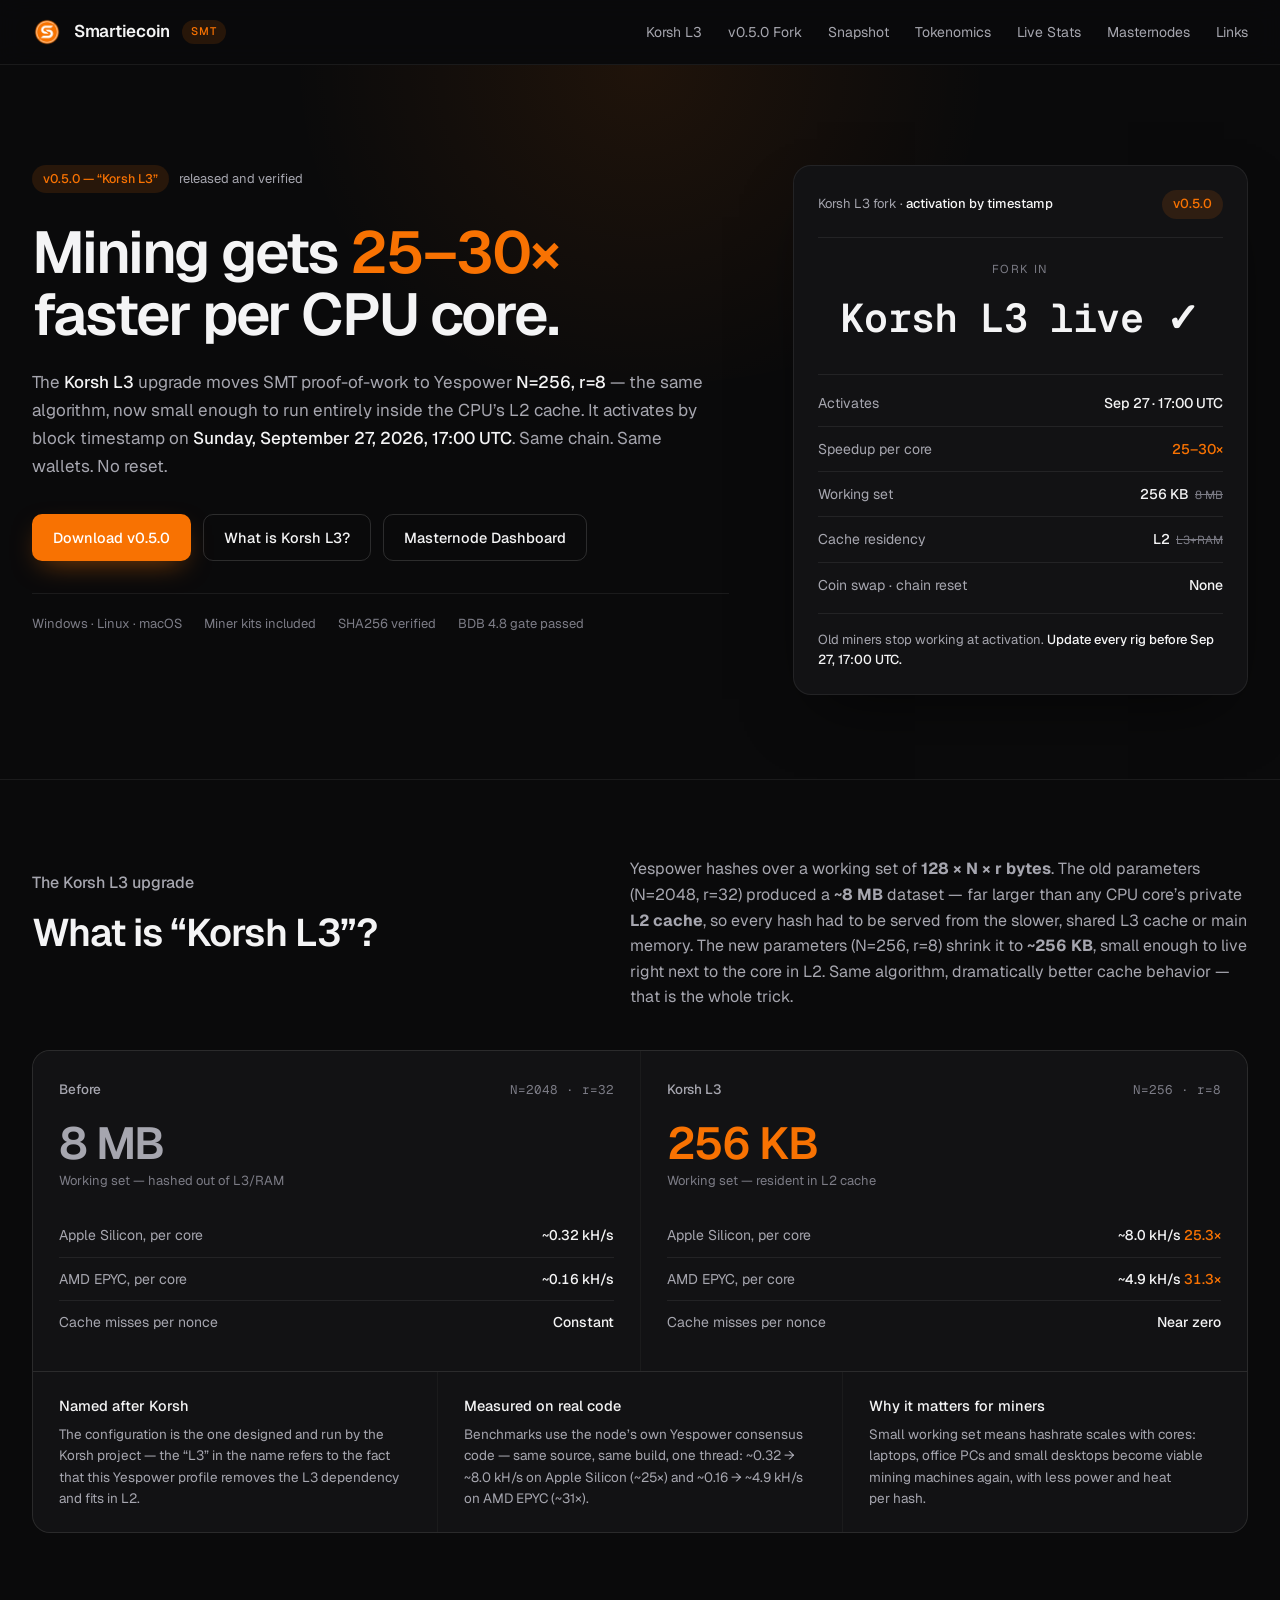
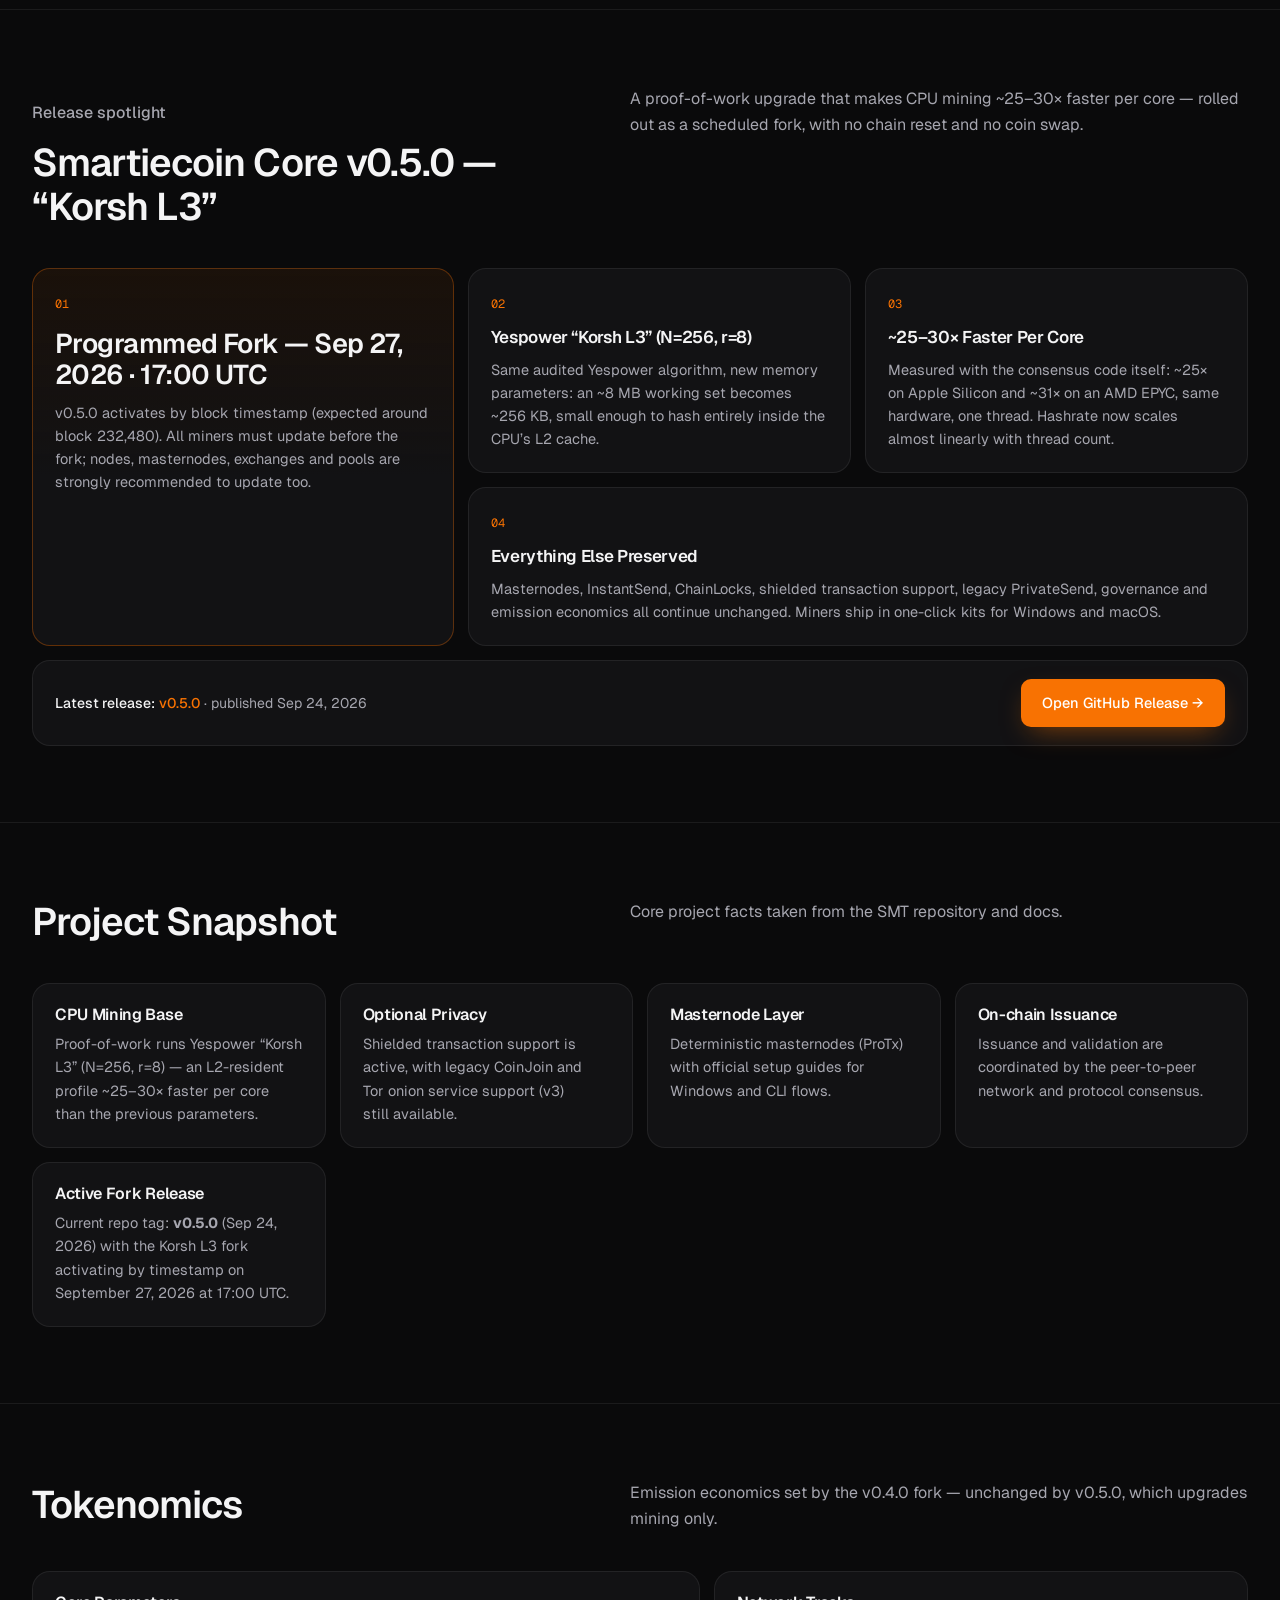
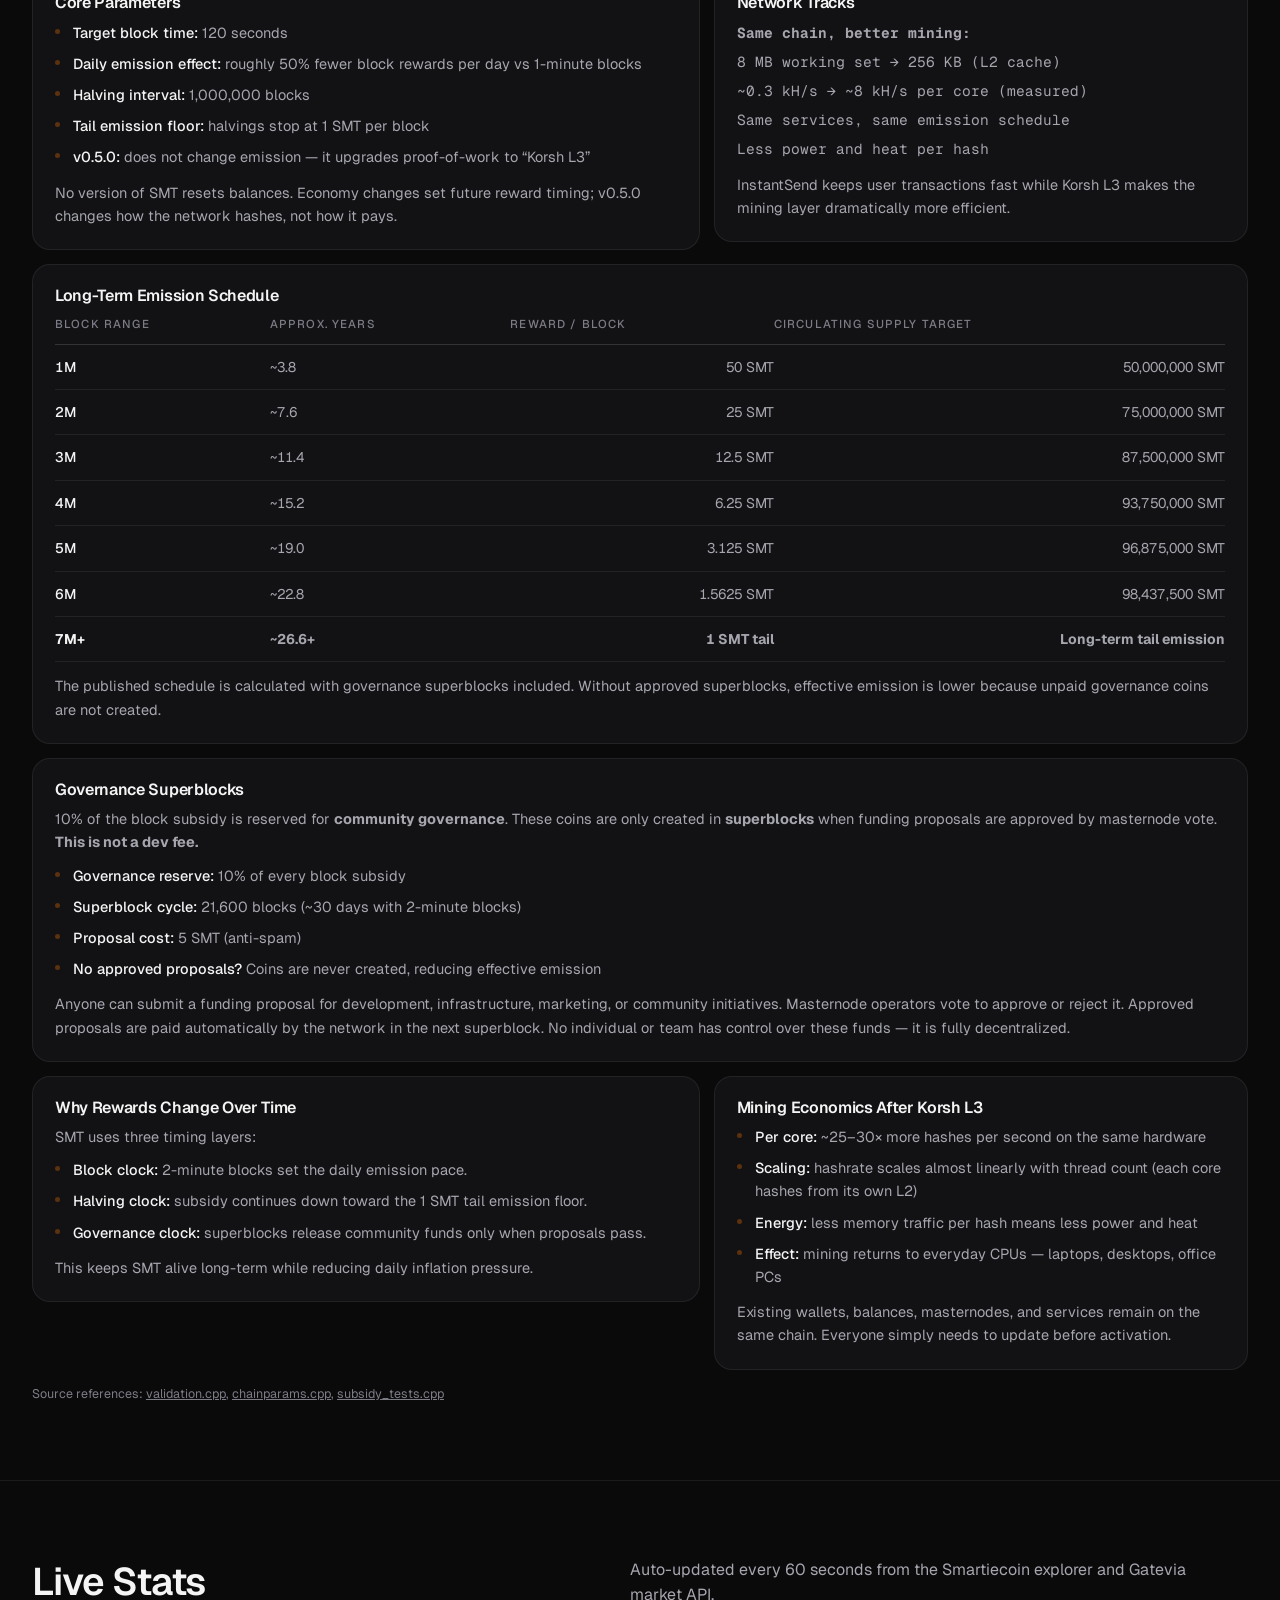
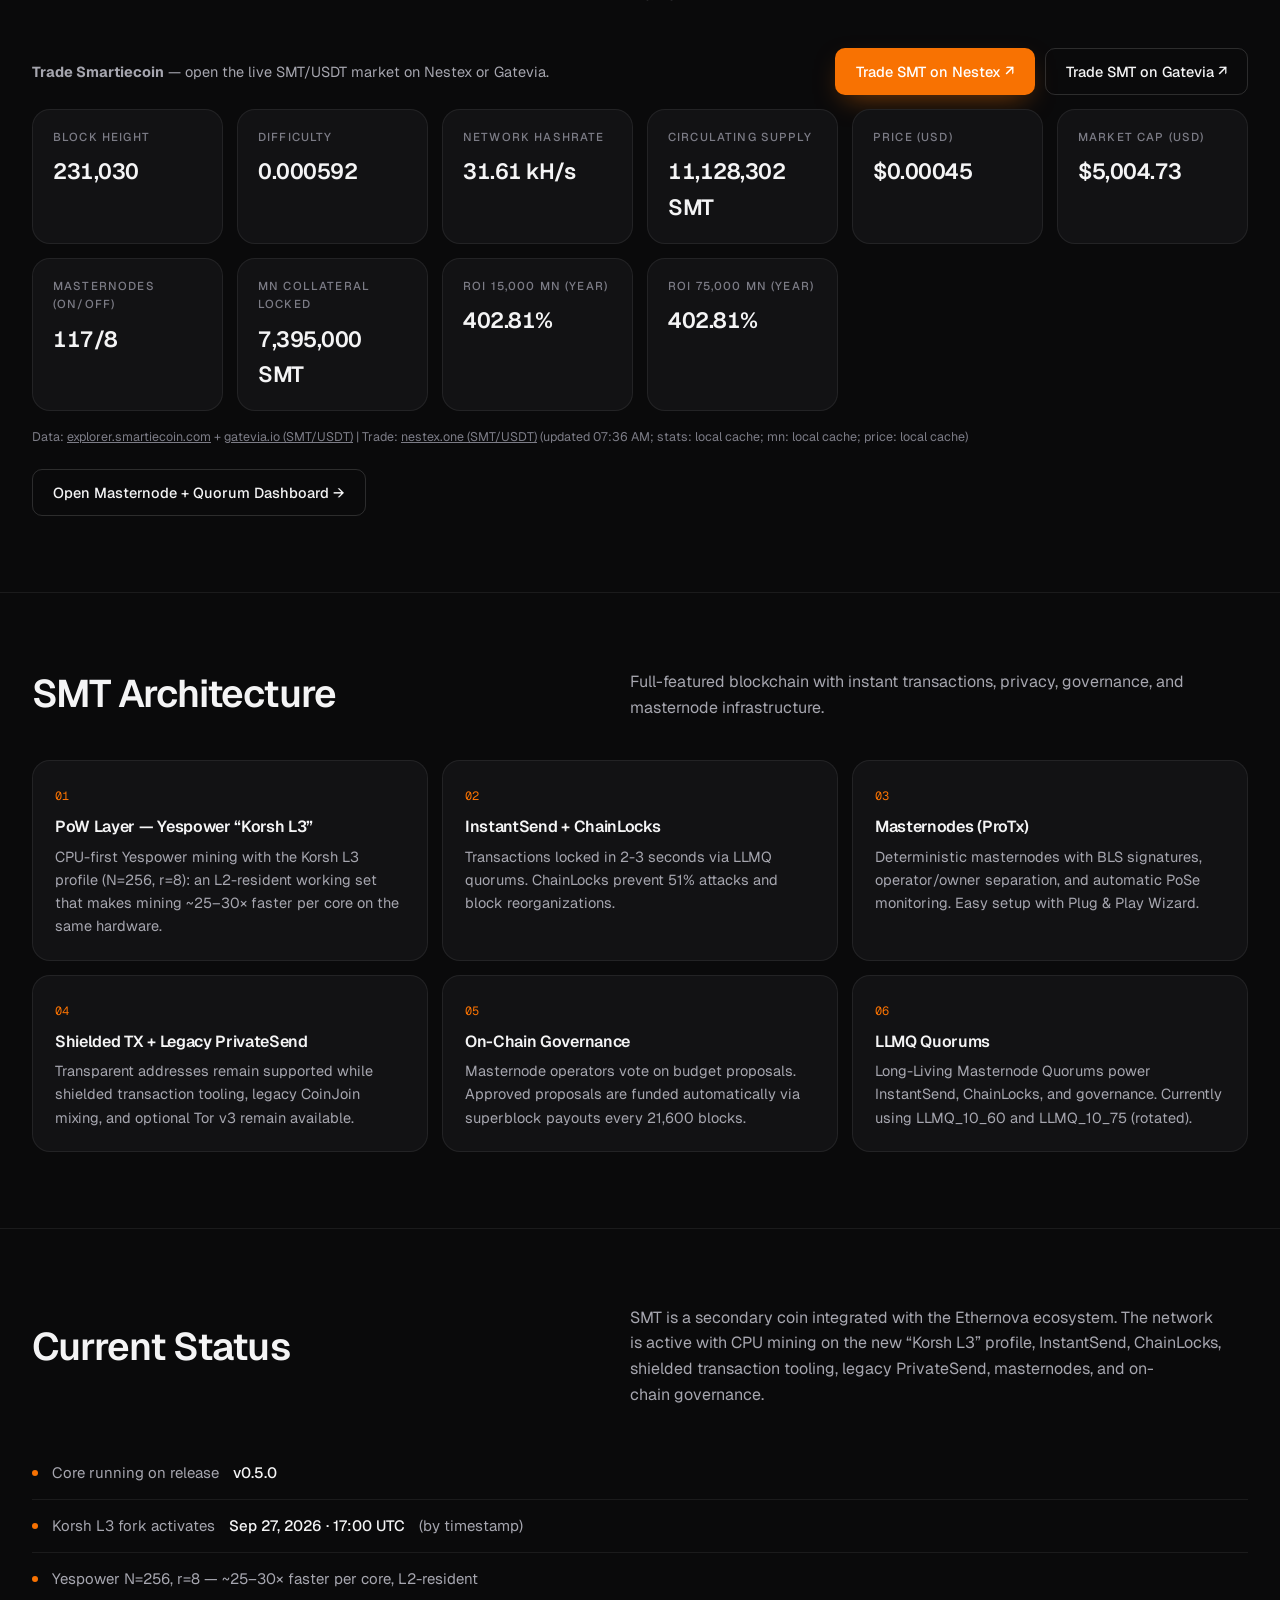
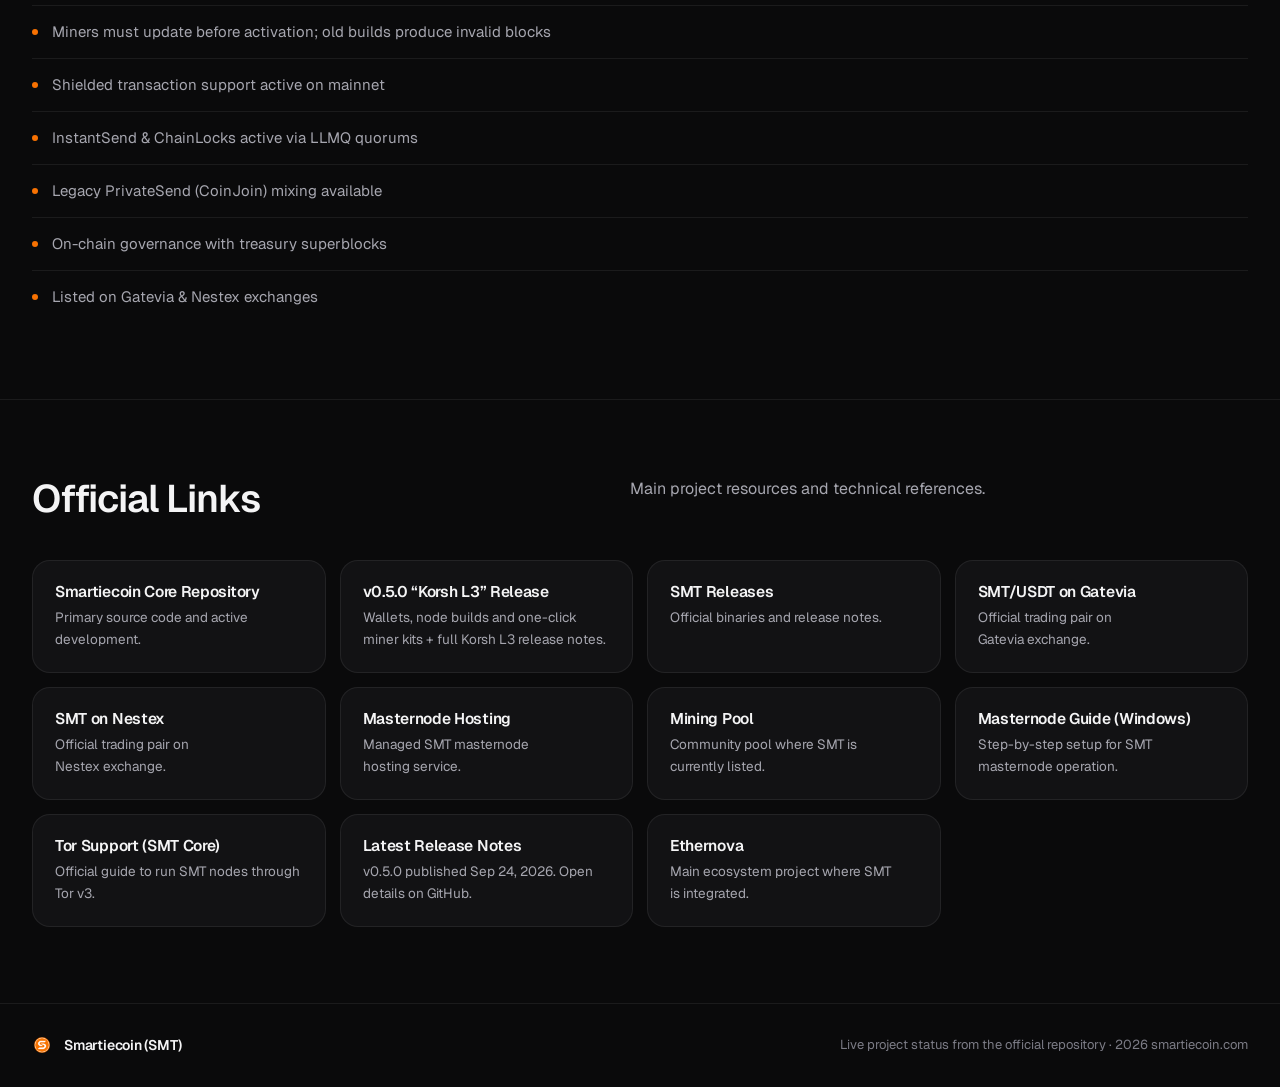
==== commit ef86b54a: "layout: wider PC experience - container 1120 -> 1280px (1400px on >=1600px screens) — the site felt " ====
--- a/index.html
+++ b/index.html
@@ -188,7 +188,7 @@
             <h3>~25&ndash;30&times; Faster Per Core</h3>
             <p>Measured with the consensus code itself: ~25&times; on Apple Silicon and ~31&times; on an AMD EPYC, same hardware, one thread. Hashrate now scales almost linearly with thread count.</p>
           </article>
-          <article class="card release-card" data-reveal>
+          <article class="card release-card is-wide" data-reveal>
             <span class="step">04</span>
             <h3>Everything Else Preserved</h3>
             <p>Masternodes, InstantSend, ChainLocks, shielded transaction support, legacy PrivateSend, governance and emission economics all continue unchanged. Miners ship in one-click kits for Windows and macOS.</p>
--- a/styles.css
+++ b/styles.css
@@ -67,9 +67,15 @@
 }
 
 .container {
-  max-width: 1120px;
+  max-width: 1280px;
   margin: 0 auto;
   padding: 0 32px;
+}
+
+/* Pantallas grandes: el contenido respira más ancho (con 1120px el sitio
+   se sentía estrecho en PC; mobile no se toca) */
+@media (min-width: 1600px) {
+  .container { max-width: 1400px; }
 }
 
 .skip-link {
@@ -198,6 +204,30 @@
 
 .section-head { margin-bottom: 40px; }
 
+/* Desktop ancho: encabezado editorial — título a la izquierda, párrafo a
+   la derecha, usando todo el ancho (en PC el bloque estrecho se veía vacío) */
+@media (min-width: 1100px) {
+  .section-head {
+    display: grid;
+    grid-template-columns: minmax(0, 0.85fr) minmax(0, 1fr);
+    grid-template-rows: min-content min-content auto auto;
+    column-gap: 72px;
+    align-items: start;
+  }
+
+  .section-head .section-label { grid-column: 1; grid-row: 1; }
+
+  .section-head h2 { grid-column: 1; grid-row: 2; }
+
+  .section-head p:not(.section-label),
+  .section-sub {
+    grid-column: 2;
+    grid-row: 1 / span 4;
+    max-width: none;
+    margin-top: 0;
+  }
+}
+
 .section-label {
   font-size: 13px;
   font-weight: 500;
@@ -215,6 +245,8 @@
 h1, h2, h3 { font-weight: 600; letter-spacing: -0.02em; line-height: 1.15; }
 
 h2 { font-size: clamp(1.7rem, 3.2vw, 2.4rem); letter-spacing: -0.025em; }
+
+p { text-wrap: pretty; }
 
 .section-head p,
 .section-sub {
@@ -335,7 +367,7 @@
   color: var(--ink-soft);
   font-size: 17px;
   line-height: 1.65;
-  max-width: 54ch;
+  max-width: 62ch;
   margin-top: 22px;
 }
 
@@ -551,6 +583,11 @@
   grid-template-columns: 1.1fr 1fr 1fr;
   grid-template-rows: auto auto;
   gap: 14px;
+}
+
+/* La 4ª card llena la última fila completa (antes quedaba una celda vacía) */
+@media (min-width: 981px) {
+  .release-card.is-wide { grid-column: 2 / -1; }
 }
 
 .release-card { min-height: 0; }
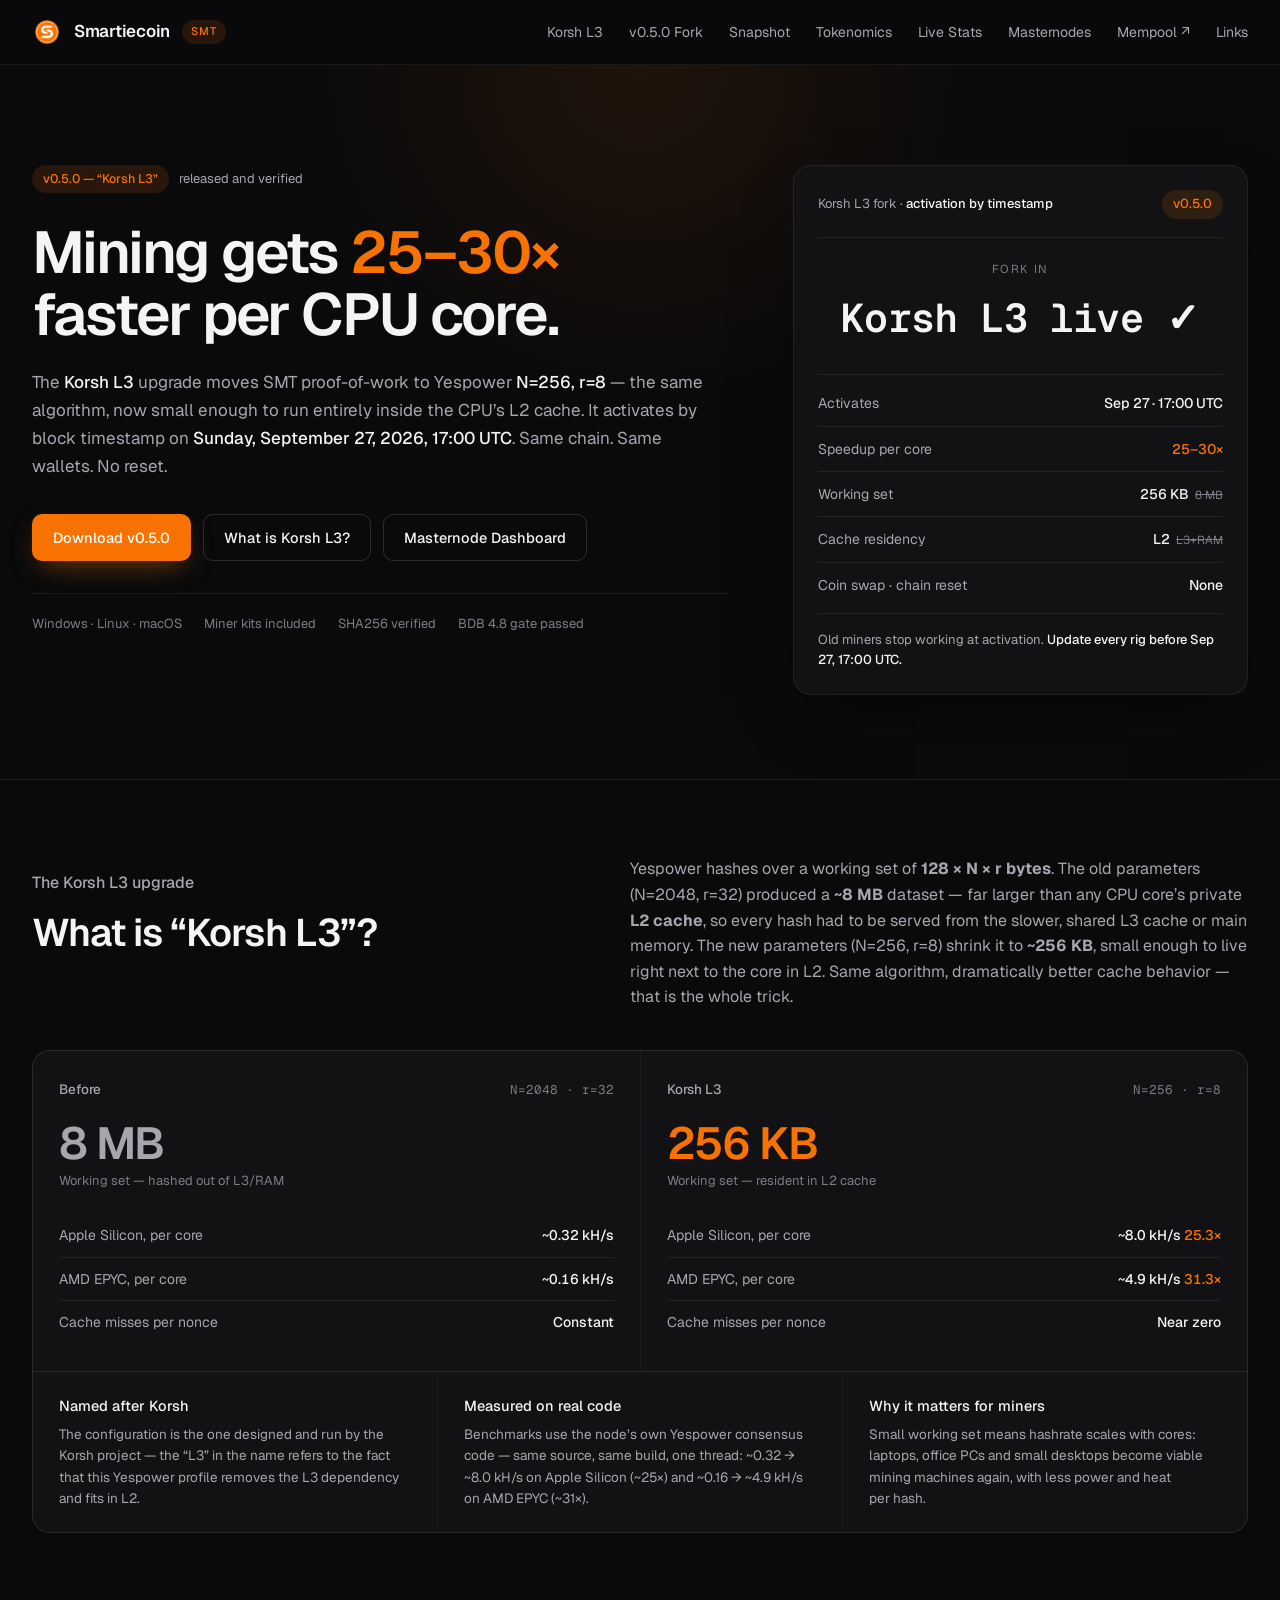
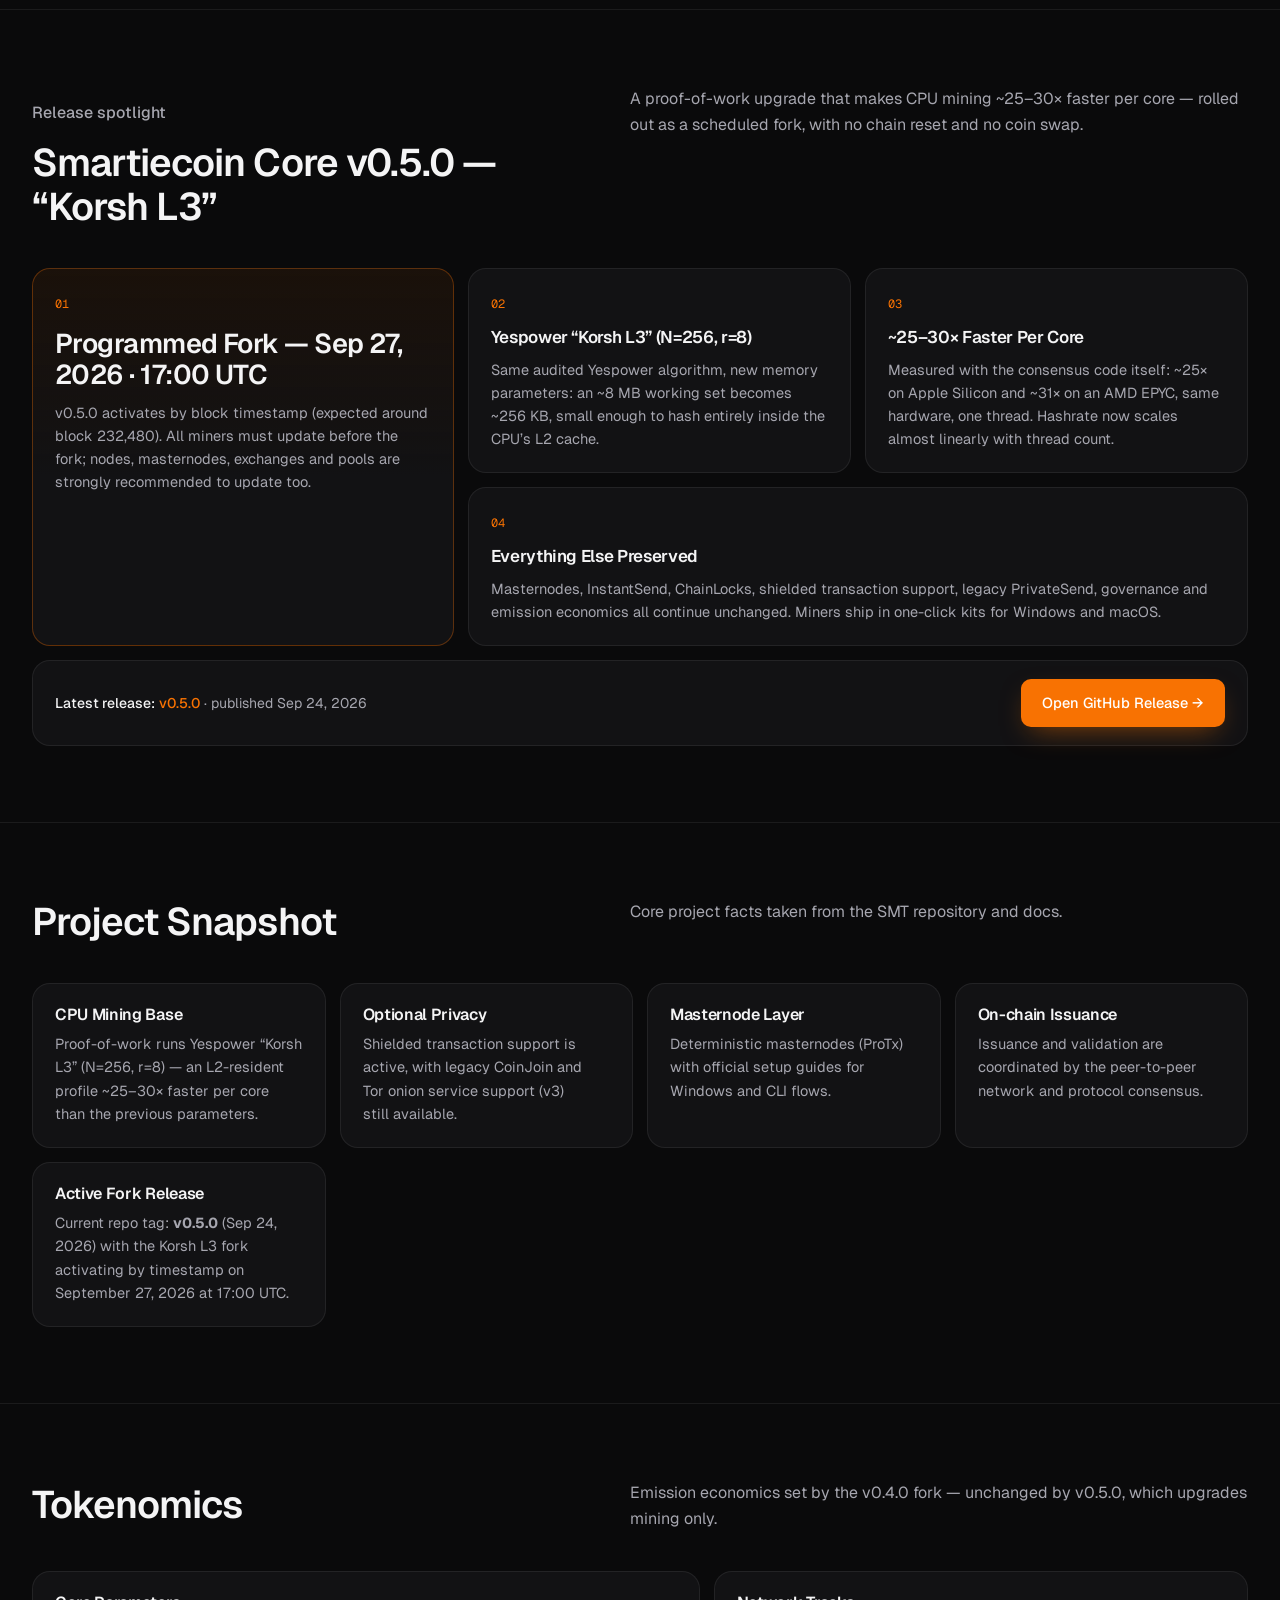
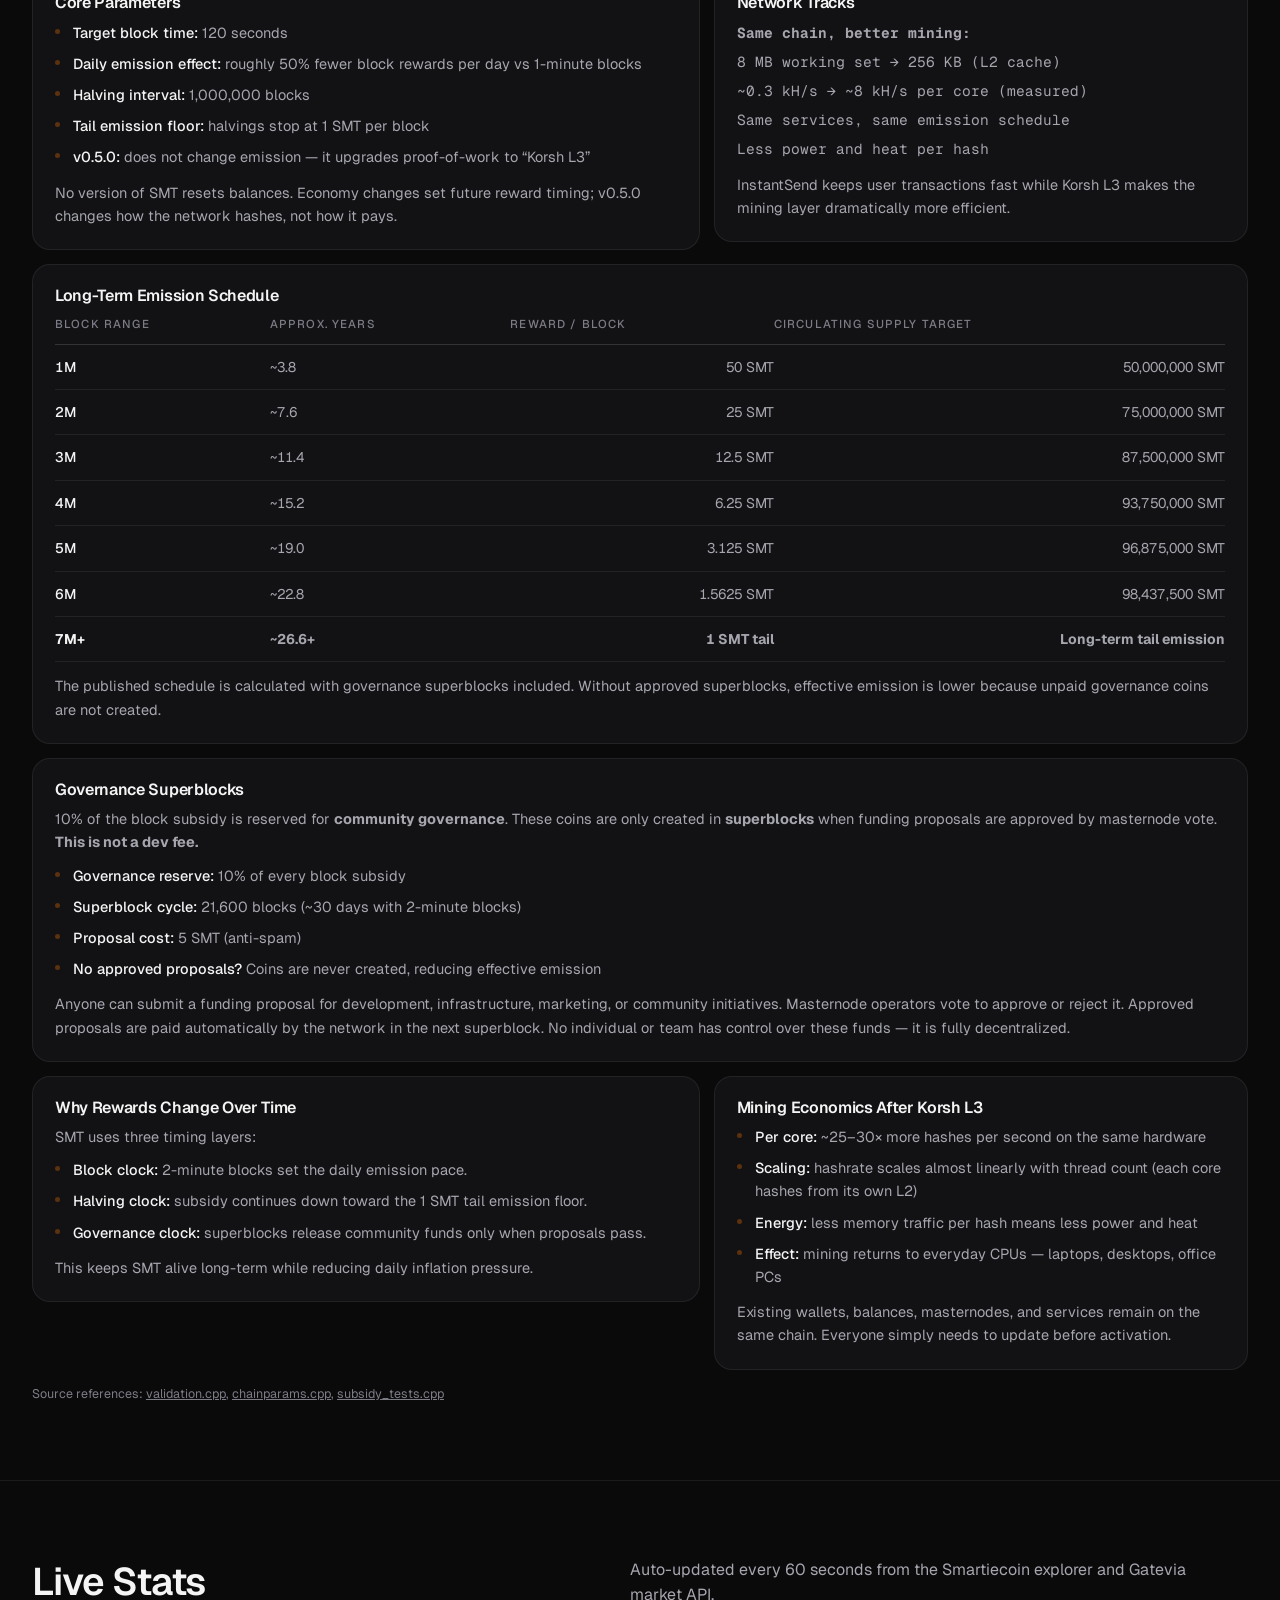
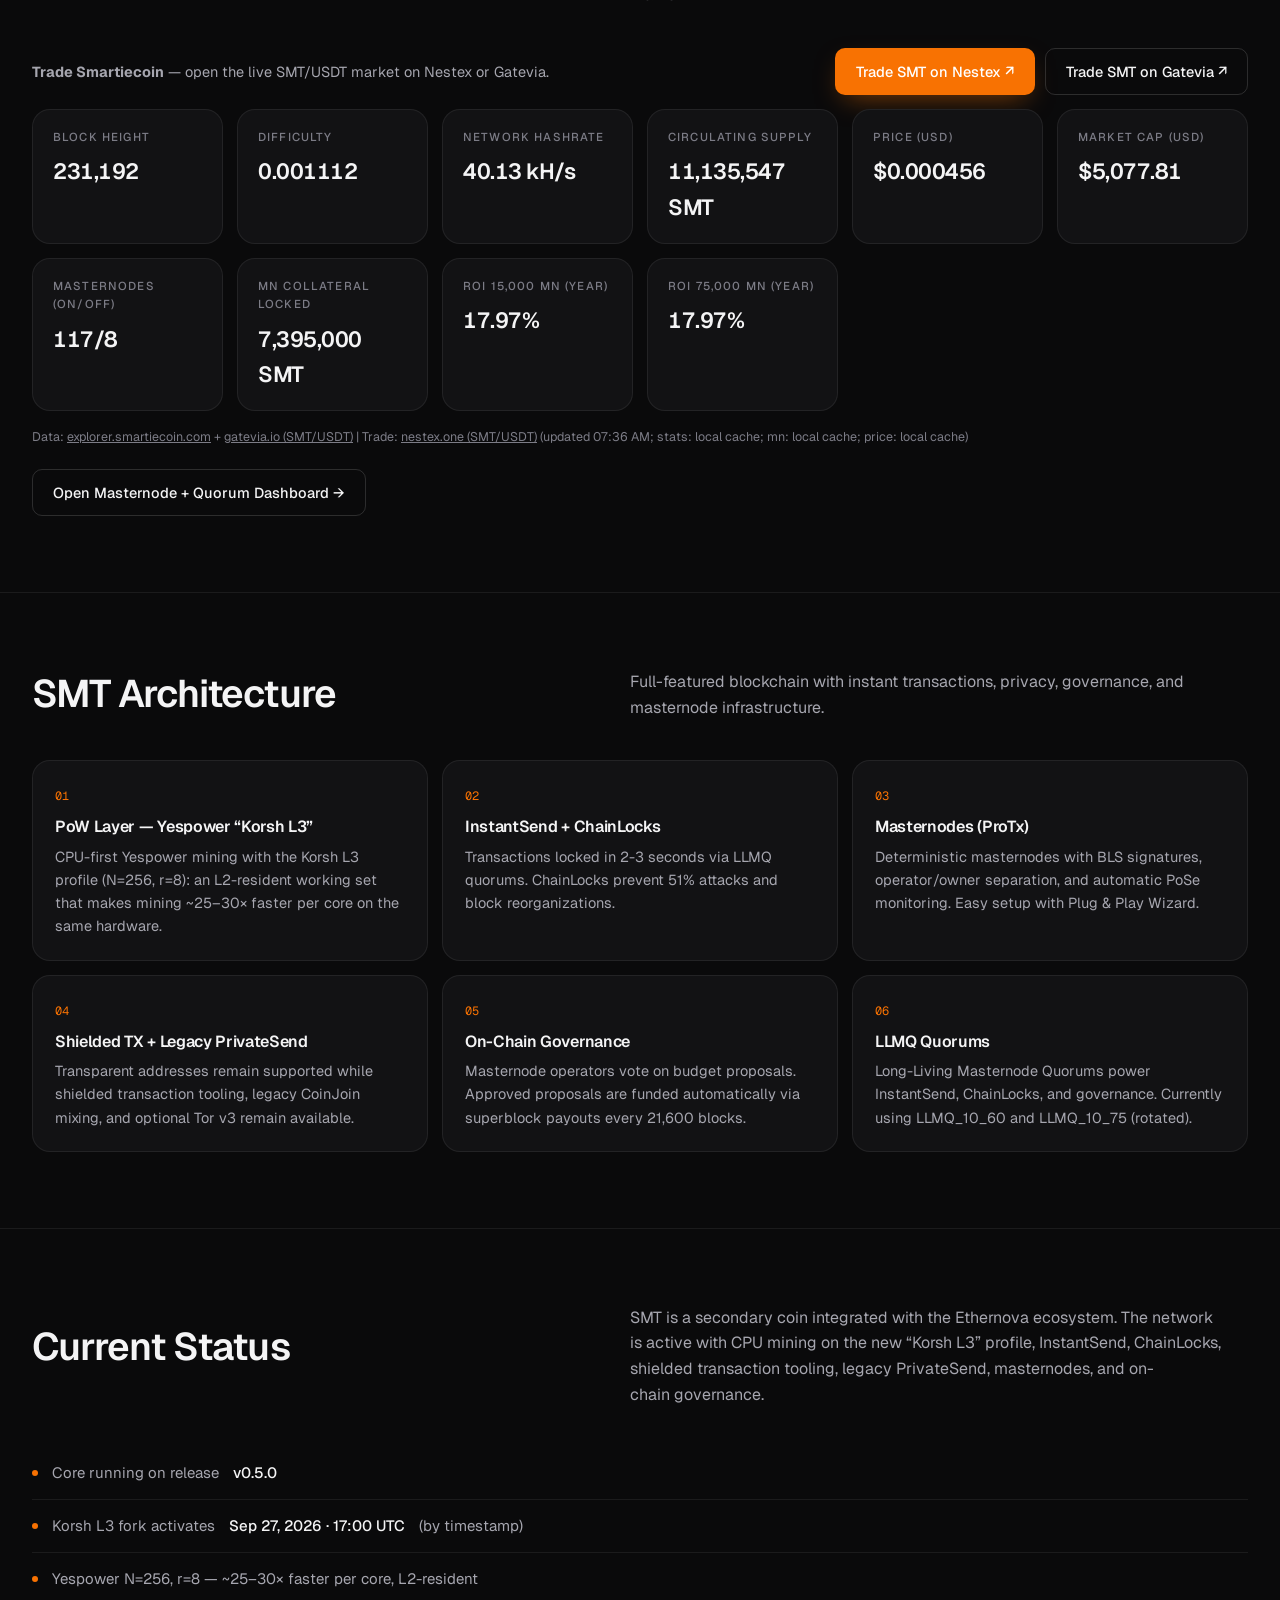
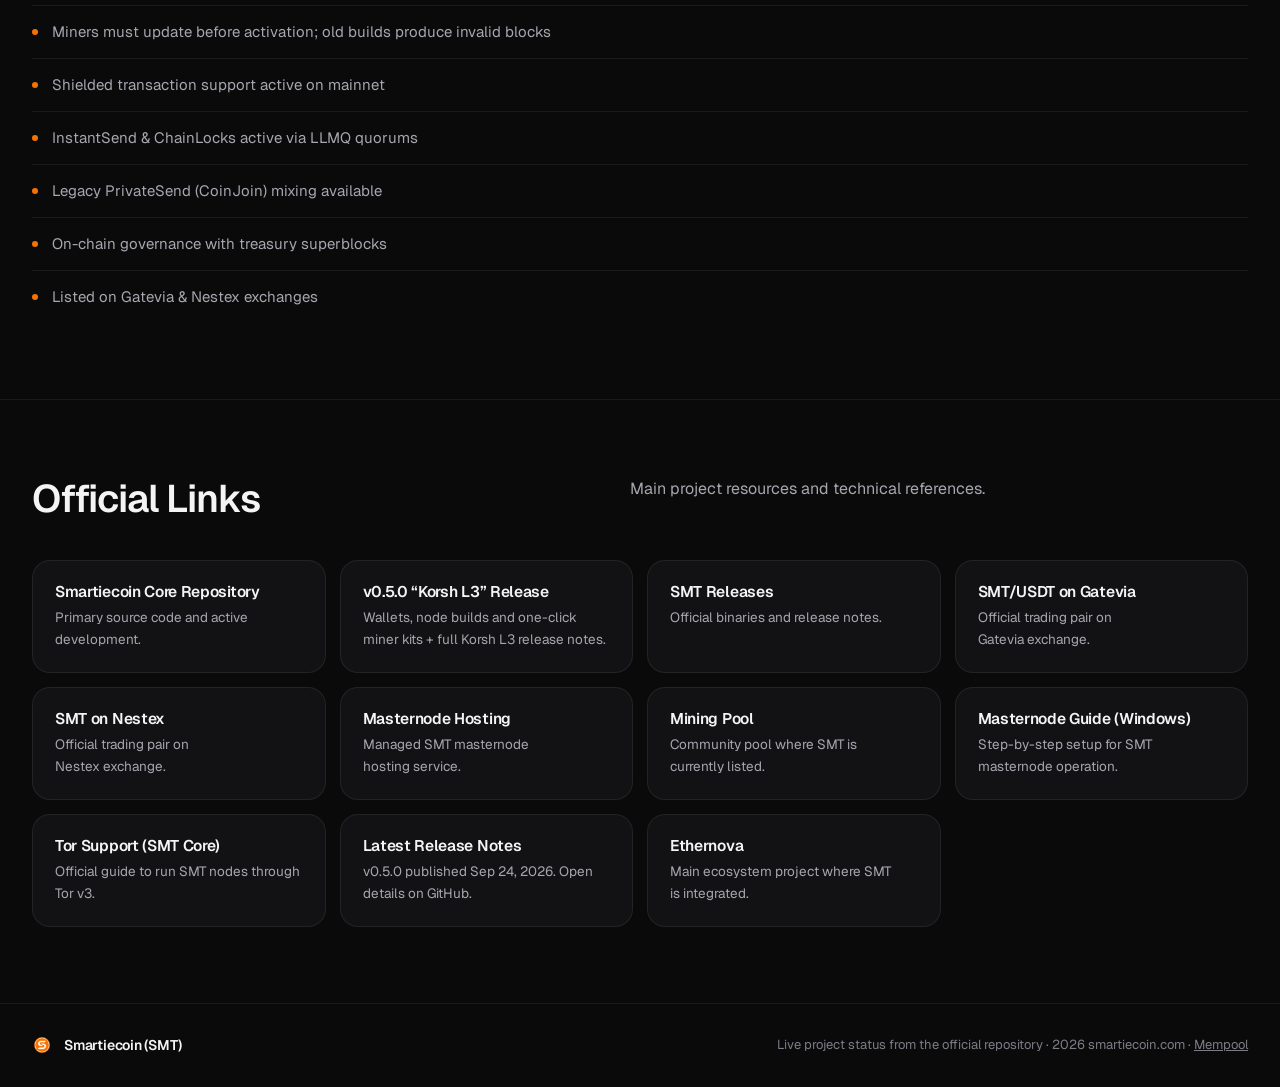
==== commit 208251b7: "site: enlace a SMT Mempool (explorer/mempool) en nav y footer" ====
--- a/index.html
+++ b/index.html
@@ -45,6 +45,7 @@
         <a href="#tokenomics">Tokenomics</a>
         <a href="#live">Live Stats</a>
         <a href="masternodes.html">Masternodes</a>
+        <a href="https://explorer.smartiecoin.com/mempool/" target="_blank" rel="noopener">Mempool&nbsp;↗</a>
         <a href="#links">Links</a>
       </nav>
     </div>
@@ -551,7 +552,7 @@
         <img src="assets/logo-mark.png" alt="" width="20" height="20">
         <span>Smartiecoin (SMT)</span>
       </a>
-      <p>Live project status from the official repository · <span id="year"></span> smartiecoin.com</p>
+      <p>Live project status from the official repository · <span id="year"></span> smartiecoin.com · <a href="https://explorer.smartiecoin.com/mempool/" target="_blank" rel="noopener">Mempool</a></p>
     </div>
   </footer>
 </body>
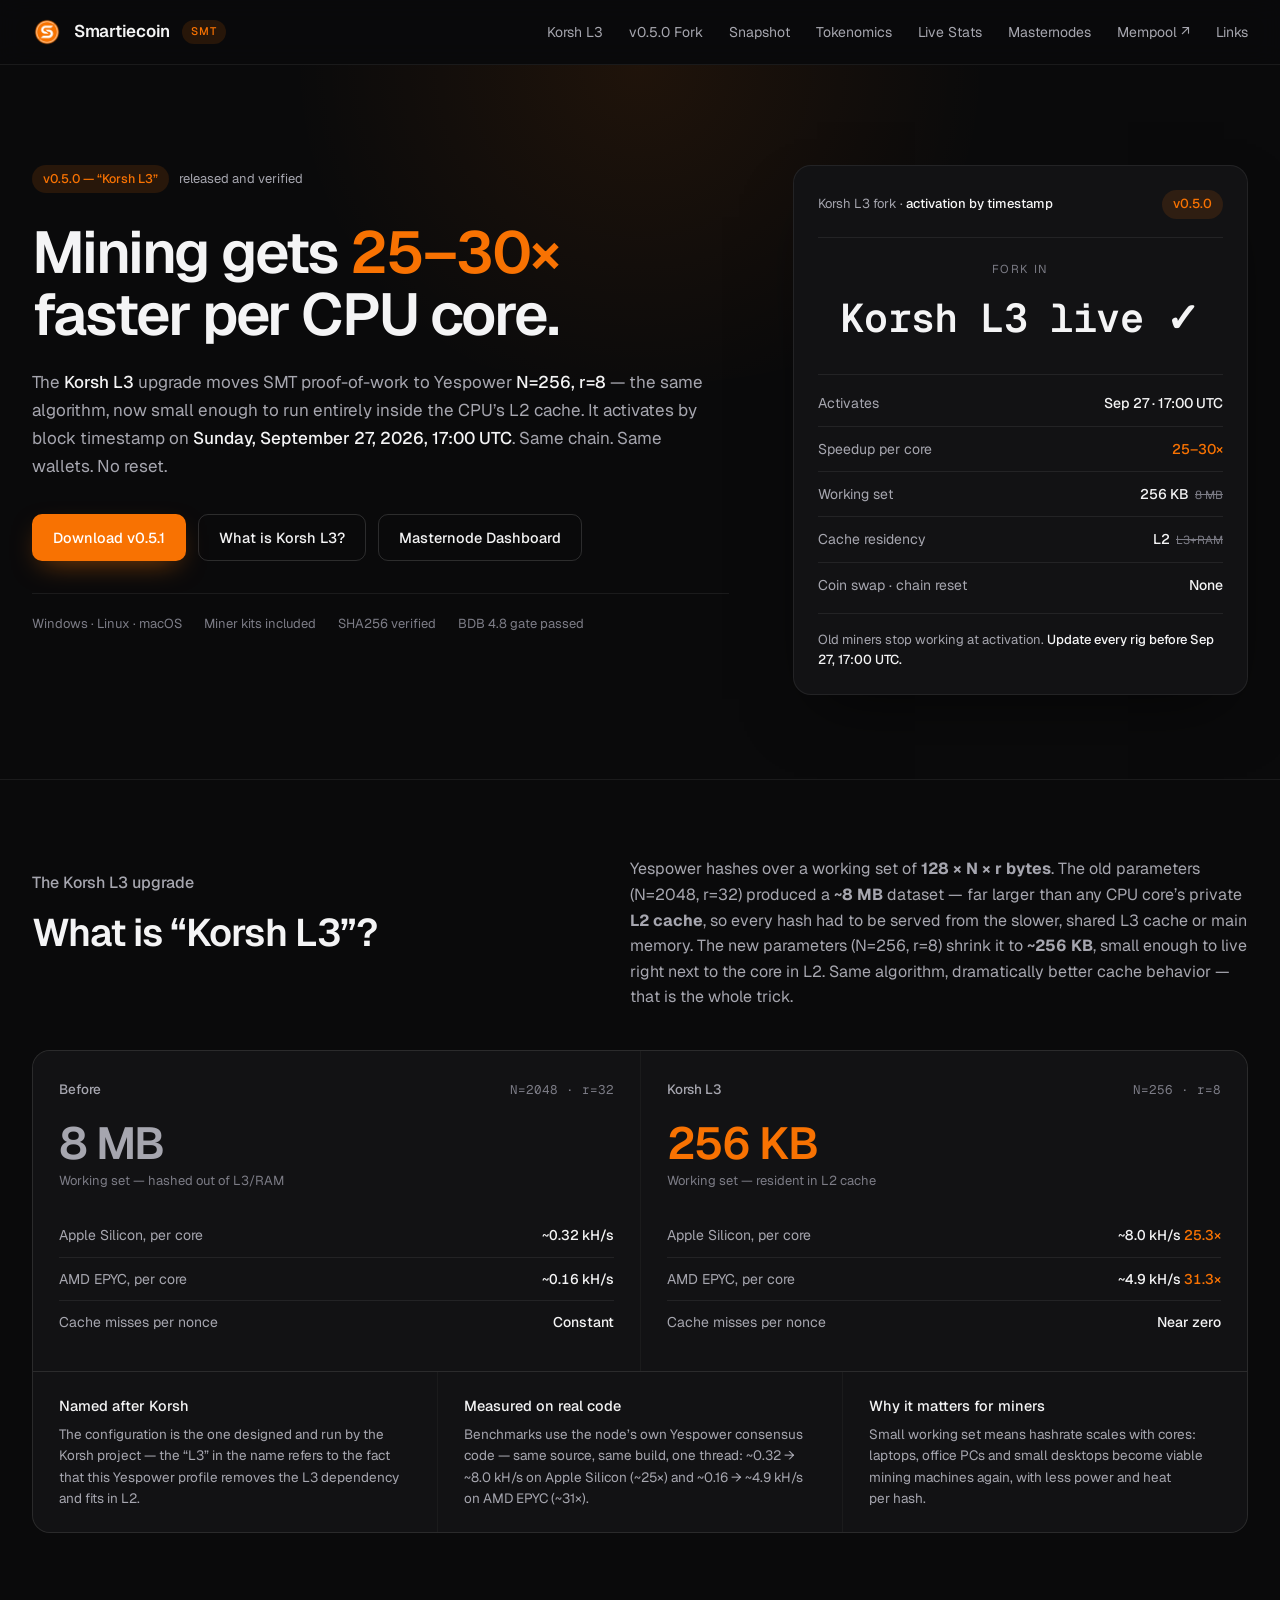
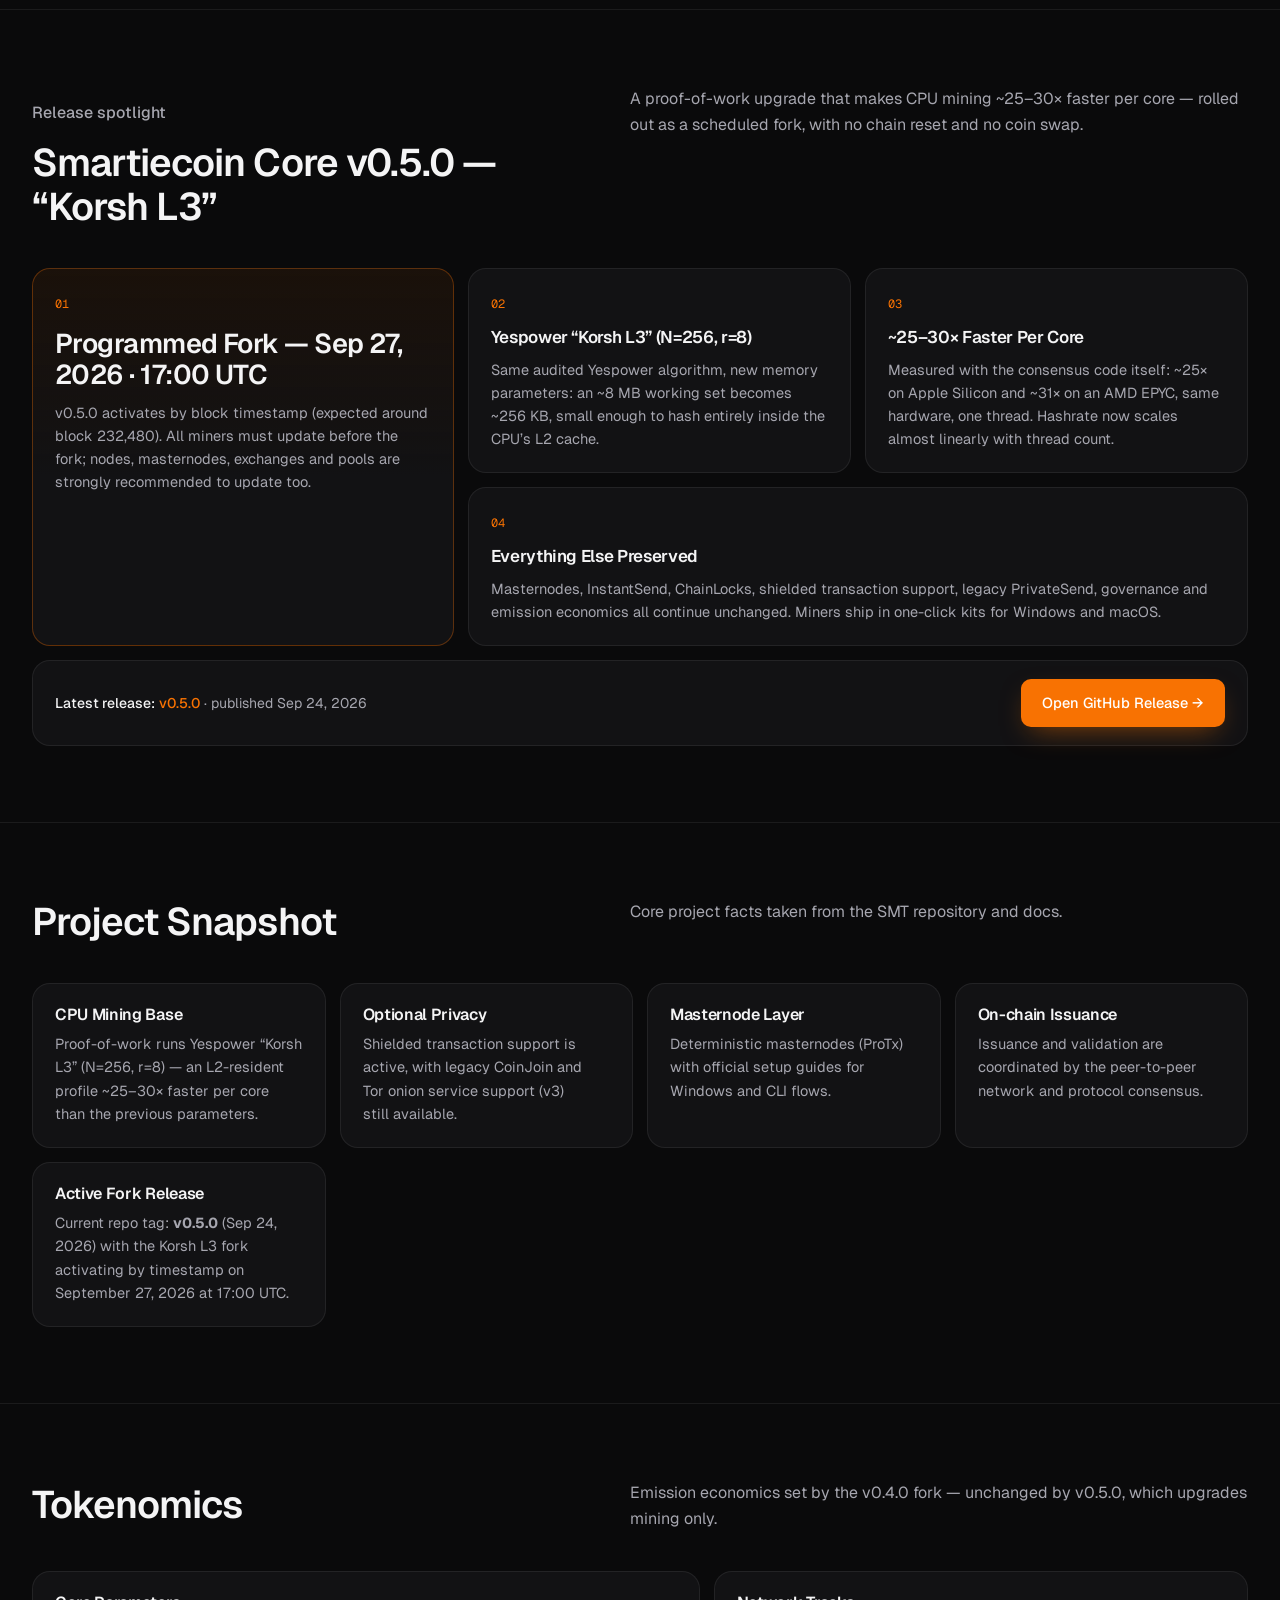
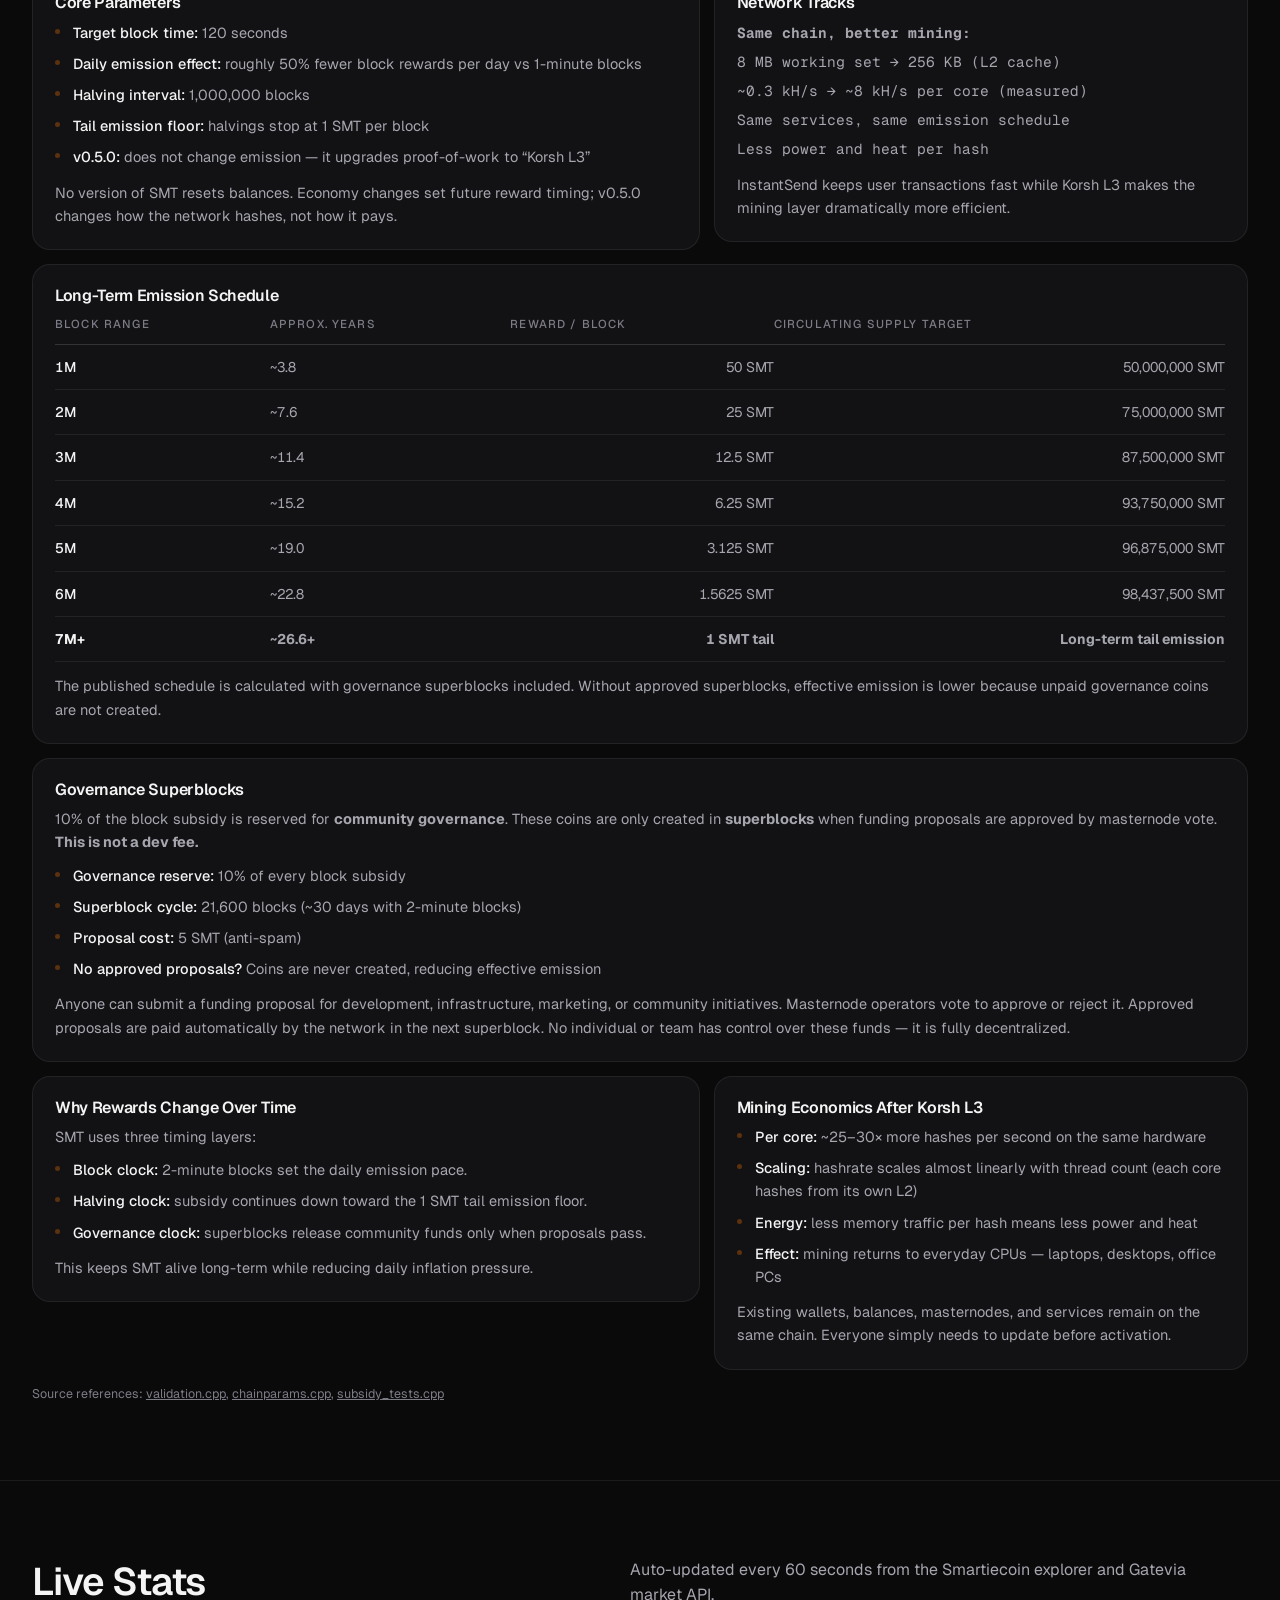
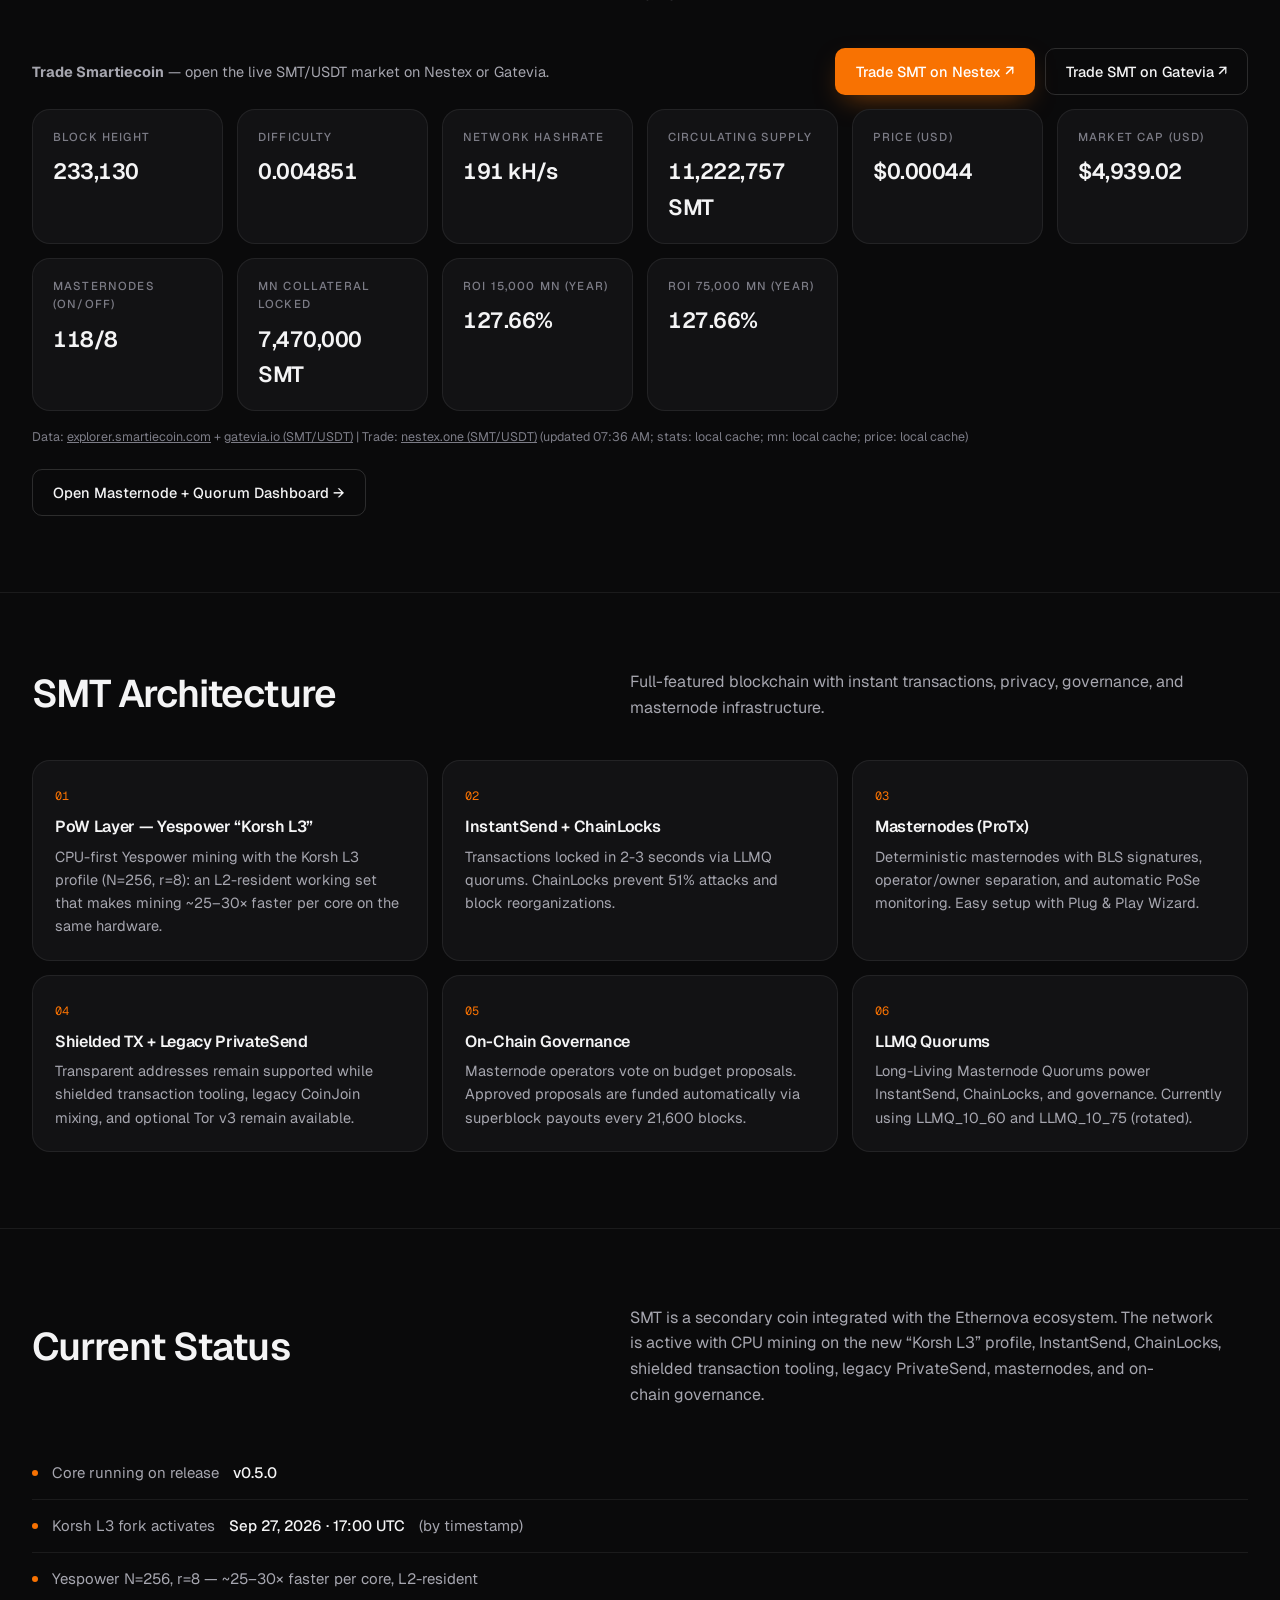
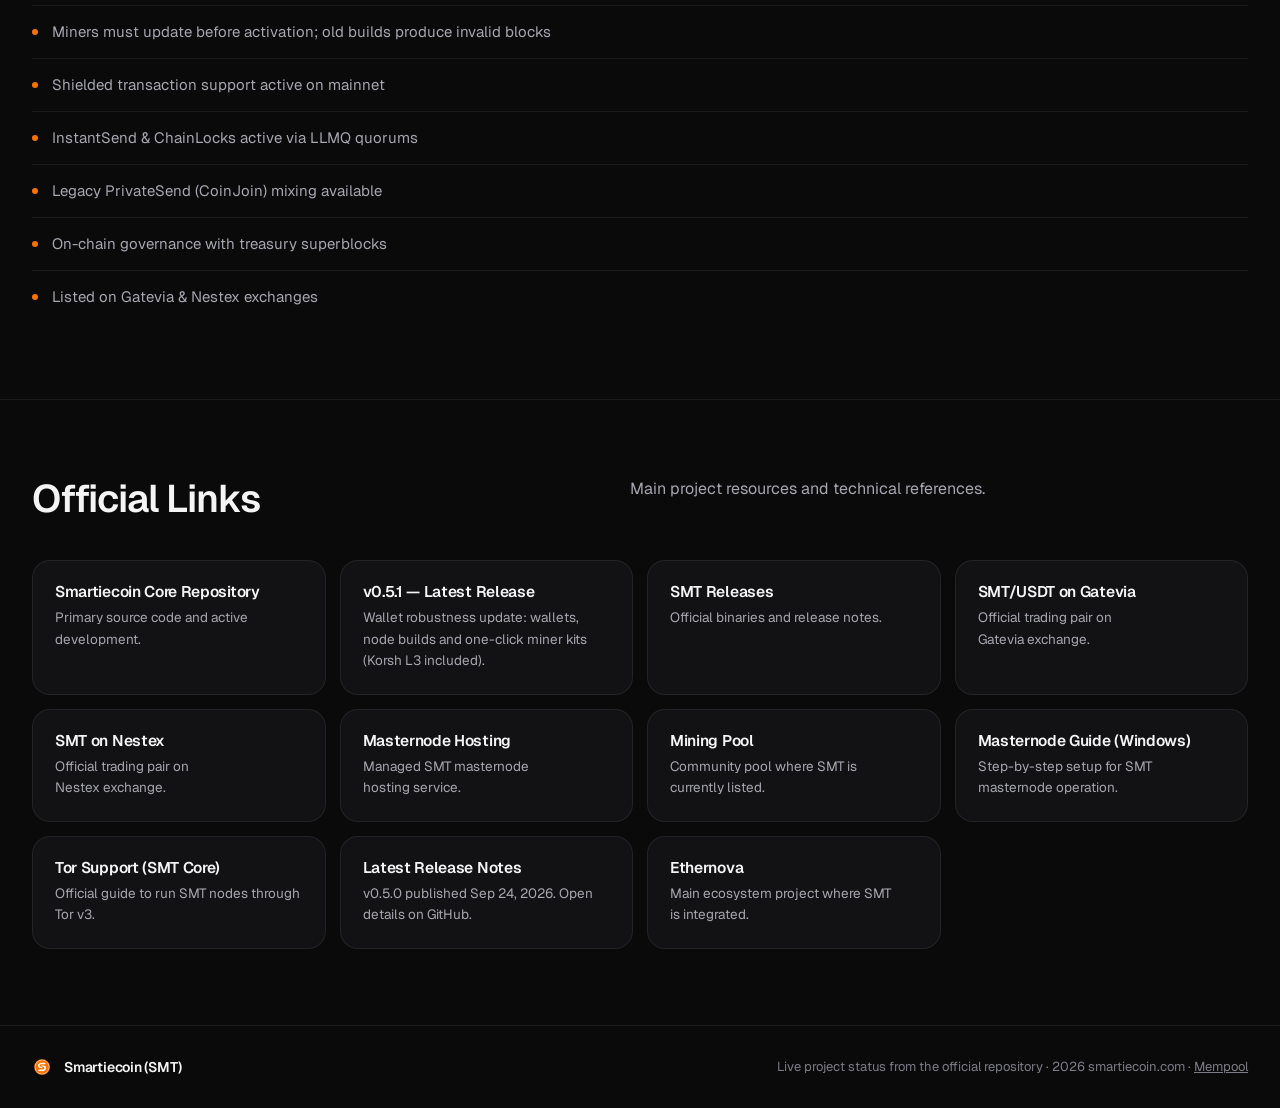
==== commit 85524ab9: "site: download buttons point to v0.5.1" ====
--- a/index.html
+++ b/index.html
@@ -64,7 +64,7 @@
               by block timestamp on <b>Sunday, September 27, 2026, 17:00 UTC</b>. Same chain. Same wallets. No reset.
             </p>
             <div class="hero-cta">
-              <a class="btn btn-primary" href="https://github.com/SmartiesCoin/Smartiecoin/releases/tag/v0.5.0" target="_blank" rel="noopener">Download v0.5.0</a>
+              <a class="btn btn-primary" href="https://github.com/SmartiesCoin/Smartiecoin/releases/tag/v0.5.1" target="_blank" rel="noopener">Download v0.5.1</a>
               <a class="btn btn-ghost" href="#korsh">What is Korsh L3?</a>
               <a class="btn btn-ghost" href="masternodes.html">Masternode Dashboard</a>
             </div>
@@ -501,9 +501,9 @@
             <h3>Smartiecoin Core Repository</h3>
             <p>Primary source code and active development.</p>
           </a>
-          <a class="card link-card" data-reveal href="https://github.com/SmartiesCoin/Smartiecoin/releases/tag/v0.5.0" target="_blank" rel="noopener">
-            <h3>v0.5.0 &ldquo;Korsh L3&rdquo; Release</h3>
-            <p>Wallets, node builds and one-click miner kits + full Korsh L3 release notes.</p>
+          <a class="card link-card" data-reveal href="https://github.com/SmartiesCoin/Smartiecoin/releases/tag/v0.5.1" target="_blank" rel="noopener">
+            <h3>v0.5.1 &mdash; Latest Release</h3>
+            <p>Wallet robustness update: wallets, node builds and one-click miner kits (Korsh L3 included).</p>
           </a>
           <a class="card link-card" data-reveal href="https://github.com/SmartiesCoin/Smartiecoin/releases" target="_blank" rel="noopener">
             <h3>SMT Releases</h3>
